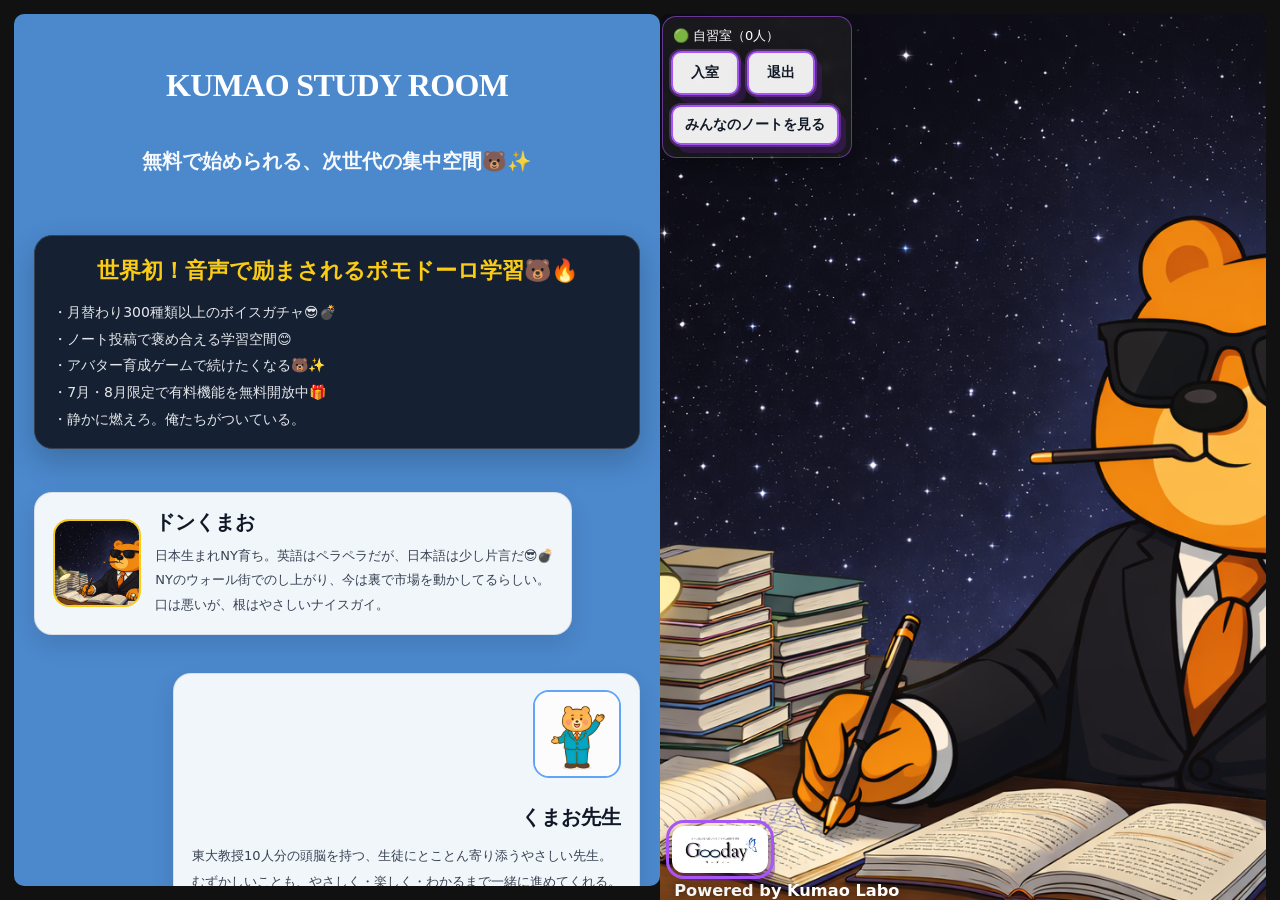
==== index.html @ 360d9727 "Update index.html" ====
<!DOCTYPE html>
<html lang="ja">
<head>
  <meta charset="UTF-8" />
  <meta name="viewport" content="width=device-width, initial-scale=1.0" />
  <title>KUMAO STUDY ROOM</title>
 <link rel="stylesheet" href="style.css?v=20260525-03">
 <style>
     html,
  body {
    width: 100% !important;
    max-width: 100% !important;
    overflow-x: hidden !important;
  }

  #app {
    width: 100% !important;
    max-width: 100% !important;
    overflow-x: hidden !important;
  }

  #left {
    width: 100% !important;
    max-width: 100% !important;
    margin-left: auto !important;
    margin-right: auto !important;
    box-sizing: border-box !important;
    overflow-x: hidden !important;
  }
   
   #productName {
    width: 100% !important;
    max-width: 100% !important;
    box-sizing: border-box !important;
    font-size: clamp(24px, 6.2vw, 32px) !important;
    line-height: 1.08 !important;
    letter-spacing: -0.02em !important;
    white-space: nowrap !important;
    text-align: center !important;
    margin-left: auto !important;
    margin-right: auto !important;
    overflow: visible !important;
  }
   
  #kumaoSenseiIntro {
    display: block !important;
    max-width: 86% !important;
    margin: 8px 0 18px auto !important;
  }

  #kumaoSenseiIntro > div {
    display: flex !important;
    flex-direction: column !important;
    align-items: flex-end !important;
  }

  #kumaoSenseiImg {
    order: 1 !important;
    display: block !important;
    margin: 0 0 12px auto !important;
  }

  #kumaoSenseiTextBox {
    order: 2 !important;
    width: 100% !important;
    min-width: 0 !important;
    text-align: right !important;
  }

  #kumaoSenseiTextBox > div:first-child {
    text-align: right !important;
    margin-bottom: 12px !important;
  }

  #kumaoSenseiTextBox > div:last-child {
    text-align: left !important;
    max-width: 100% !important;
    margin-left: auto !important;
    margin-right: 0 !important;
    line-height: 1.95 !important;
  }
}
@media (orientation: portrait) and (min-width: 600px) and (max-width: 1100px) {
  html,
  body {
    width: 100% !important;
    height: 100dvh !important;
    min-height: 100dvh !important;
    margin: 0 !important;
    padding: 0 !important;
    overflow: hidden !important;
    background: #000 !important;
  }

  #app {
    position: fixed !important;
    left: 0 !important;
    top: 0 !important;
    right: 0 !important;
    bottom: 0 !important;
    width: 100vw !important;
    height: 100dvh !important;
    min-height: 100dvh !important;
    max-height: 100dvh !important;
    margin: 0 !important;
    padding: 0 !important;
    display: grid !important;
    grid-template-columns: 1fr !important;
    grid-template-rows: 1fr 1fr !important;
    gap: 0 !important;
    overflow: hidden !important;
  }

  #left {
    grid-row: 1 !important;
    width: 100vw !important;
    height: 50dvh !important;
    min-height: 50dvh !important;
    max-height: 50dvh !important;
    margin: 0 !important;
    box-sizing: border-box !important;
    overflow-y: auto !important;
    overflow-x: hidden !important;
  }

  #right {
    grid-row: 2 !important;
    position: relative !important;
    width: 100vw !important;
    height: 50dvh !important;
    min-height: 50dvh !important;
    max-height: 50dvh !important;
    margin: 0 !important;
    padding: 0 !important;
    box-sizing: border-box !important;
    overflow: hidden !important;
    display: block !important;
  }

  #character {
    position: absolute !important;
    inset: 0 !important;
    display: block !important;
    width: 100vw !important;
    height: 50dvh !important;
    min-width: 100vw !important;
    min-height: 50dvh !important;
    max-width: none !important;
    max-height: none !important;
    object-fit: cover !important;
    object-position: center center !important;
    margin: 0 !important;
    padding: 0 !important;
  }

  #goStudyRoomBtn,
  #studyRoom {
    position: absolute !important;
    left: 16px !important;
    z-index: 10 !important;
  }

  #goStudyRoomBtn {
    top: 16px !important;
  }

  #studyRoom {
    top: 64px !important;
  }

  #brandBox {
    display: none !important;
  }
}
</style>
  
  
</head>
<body>
  <div id="app">
    <!-- 左 -->
    <div id="left">
      <h1 id="productName">KUMAO STUDY ROOM</h1>
      <div id="subTitle">無料で始められる、次世代の集中空間🐻✨</div>

<div
  id="topHeroBox"
  class="guestOnly"
  style="
    width:min(820px, 100%);
    margin:8px 0 22px;
    padding:18px 18px 16px;
    border-radius:18px;
    background:rgba(17, 24, 39, 0.92);
    border:1px solid #374151;
    box-shadow:0 12px 30px rgba(0,0,0,0.20);
    text-align:left;
  "
>
  <div
    style="
      font-size:22px;
      line-height:1.5;
      font-weight:800;
      color:#facc15;
      margin-bottom:12px;
      text-align:center;
    "
  >
    世界初！音声で励まされるポモドーロ学習🐻🔥
  </div>

  <div
    style="
      font-size:14px;
      line-height:1.9;
      color:#e5e7eb;
    "
  >
    ・月替わり300種類以上のボイスガチャ😎💣<br>
    ・ノート投稿で褒め合える学習空間😊<br>
    ・アバター育成ゲームで続けたくなる🐻✨<br>
    ・7月・8月限定で有料機能を無料開放中🎁<br>
    ・静かに燃えろ。俺たちがついている。
  </div>
</div>
     <div
  id="donKumaoIntro"
  class="guestOnly"
  style="
    display:inline-block;
    max-width:820px;
    margin:8px 0 18px;
    padding:16px 18px;
    border-radius:18px;
    background:rgba(255,255,255,0.92);
    border:1px solid rgba(17,24,39,0.10);
    box-shadow:0 10px 24px rgba(0,0,0,0.10);
    color:#111827;
    margin-right:auto;
  "
>
  <div
    style="
      display:flex;
      align-items:center;
      gap:14px;
      flex-wrap:wrap;
    "
  >
    <img
      src="don_space.png"
      alt="ドンくまお"
      style="
        width:88px;
        height:88px;
        object-fit:cover;
        border-radius:16px;
        border:2px solid #facc15;
        background:#0f172a;
      "
    />

    <div style="flex:1; min-width:220px; text-align:right;">
      
   <div style="font-size:20px; font-weight:800; color:#111827; margin-bottom:8px; text-align:left;">
        ドンくまお
      </div>

     <div style="font-size:13px; line-height:1.9; color:#374151; text-align:left;">
        日本生まれNY育ち。英語はペラペラだが、日本語は少し片言だ😎💣<br>
        NYのウォール街でのし上がり、今は裏で市場を動かしてるらしい。<br>
        口は悪いが、根はやさしいナイスガイ。
      </div>
    </div>
  </div>
</div>
      <div
  id="kumaoSenseiIntro"
  class="guestOnly"
  style="
    display:inline-block;
    max-width:820px;
    margin:8px 0 18px;
    padding:16px 18px;
    border-radius:18px;
    background:rgba(255,255,255,0.92);
    border:1px solid rgba(17,24,39,0.10);
    box-shadow:0 10px 24px rgba(0,0,0,0.10);
    color:#111827;
    margin-left:auto;
  "
>
  <div
  style="
    display:flex;
    align-items:center;
    gap:14px;
    flex-wrap:wrap;
  "
>
  <div style="flex:1; min-width:220px; text-align:right; order:1;" id="kumaoSenseiTextBox">
    <div style="font-size:20px; font-weight:800; color:#111827; margin-bottom:8px; text-align:right;">
      くまお先生
    </div>

    <div style="font-size:13px; line-height:1.9; color:#374151; text-align:right;">
      東大教授10人分の頭脳を持つ、生徒にとことん寄り添うやさしい先生。<br>
      むずかしいことも、やさしく・楽しく・わかるまで一緒に進めてくれる。<br>
      ドンくまお伝説の欠片の中には、ある“つながり”の気配もあるらしい。
    </div>
  </div>

  <img
  src="kumao_teacher.png"
  alt="くまお先生"
  id="kumaoSenseiImg"
  style="
    width:88px;
    height:88px;
    object-fit:cover;
    border-radius:16px;
    border:2px solid #60a5fa;
    background:#fff;
    order:2;
  "
/>
</div>
</div>
      <div class="guestOnly" style="margin:10px 0 18px; text-align:center;">
  <a
    href="signup.html"
    style="
      display:inline-block;
      padding:14px 26px;
      border-radius:14px;
      background:#facc15;
      color:#111827;
      font-weight:800;
      font-size:16px;
      text-decoration:none;
      box-shadow:0 10px 24px rgba(0,0,0,0.2);
    "
  >
    無料で始める🐻✨
  </a>

  <div style="margin-top:8px; font-size:12px; color:#e5e7eb;">
    ※登録は30秒で完了します
  </div>
</div>
      

<div id="authEntryBox" class="guestOnly" style="margin:18px 0 22px; text-align:center;">
  <div style="font-size:14px; color:#f3f4f6; margin-bottom:10px; font-weight:bold;">
    はじめての方はこちら
  </div>

  <div style="display:flex; gap:10px; justify-content:center; flex-wrap:wrap;">
    <a
      href="signup.html"
      style="
        display:inline-block;
        padding:10px 18px;
        border-radius:10px;
        background:#facc15;
        color:#111827;
        font-weight:bold;
        text-decoration:none;
      "
    >
      新規登録
    </a>

    <a
      href="login.html"
      style="
        display:inline-block;
        padding:10px 18px;
        border-radius:10px;
        background:#60a5fa;
        color:#111827;
        font-weight:bold;
        text-decoration:none;
      "
    >
      ログイン
    </a>
  </div>

  <div style="margin-top:10px; font-size:12px; color:#d1d5db; line-height:1.7;">
    登録 → ログイン → 初回表示名登録 の順で進みます
  </div>
</div>
    <div
  id="guestMenuBox"
  class="guestOnly"
  style="
    margin:0 0 22px;
    display:grid;
    grid-template-columns: repeat(2, minmax(0, 160px));
    gap:12px;
    justify-content:center;
    justify-items:center;
  "
>
  <a
    href="about.html"
    style="
      display:inline-block;
      width:100%;
      text-align:center;
      padding:10px 18px;
      border-radius:10px;
      background:#111827;
      border:1px solid #374151;
      color:#e5e7eb;
      font-weight:bold;
      text-decoration:none;
    "
  >
    KUMAOとは
  </a>

  <a
    href="howto.html"
    style="
      display:inline-block;
      width:100%;
      text-align:center;
      padding:10px 18px;
      border-radius:10px;
      background:#111827;
      border:1px solid #374151;
      color:#e5e7eb;
      font-weight:bold;
      text-decoration:none;
    "
  >
    使い方
  </a>

  <a
    href="plan.html"
    style="
      display:inline-block;
      width:100%;
      text-align:center;
      padding:10px 18px;
      border-radius:10px;
      background:#111827;
      border:1px solid #374151;
      color:#facc15;
      font-weight:bold;
      text-decoration:none;
    "
  >
    プラン・料金
  </a>

  <a
    href="terms.html"
    style="
      display:inline-block;
      width:100%;
      text-align:center;
      padding:10px 18px;
      border-radius:10px;
      background:#111827;
      border:1px solid #374151;
      color:#e5e7eb;
      font-weight:bold;
      text-decoration:none;
    "
  >
    利用規約
  </a>
</div>
      
      <div
  id="memberPlanTestBox"
  class="testOnly"
  style="
    display:none !important;    
    margin:0 0 18px;
    padding:12px 16px;
    border-radius:14px;
    background:rgba(17, 24, 39, 0.92);
    border:1px solid #374151;
    color:#fff;
    text-align:left;
  "
>
  <div style="font-size:15px; font-weight:bold; margin-bottom:8px; color:#facc15;">
    テスト用プラン切替
  </div>

  <div style="font-size:12px; line-height:1.7; color:#d1d5db; margin-bottom:10px;">
    ログイン状態はそのままに、表示だけ無料/有料で切り替えて確認できます。
  </div>

  <div style="display:flex; gap:10px; align-items:center; flex-wrap:wrap;">
    <select
      id="memberPlanSelect"
      style="
        padding:10px 12px;
        border-radius:10px;
        border:1px solid #4b5563;
        background:#0b1220;
        color:#fff;
        font-size:14px;
      "
    >
      <option value="free">無料会員</option>
      <option value="paid">有料会員</option>
    </select>

    <div
      id="memberPlanStatus"
      style="font-size:13px; color:#e5e7eb;"
    >
      現在：無料会員（1日1回）
    </div>
  </div>
</div>
      <div
  id="planGuideBox"
  class="guestOnly"
  style="
    margin:0 0 18px;
    padding:12px 16px;
    border-radius:14px;
    background:rgba(17, 24, 39, 0.92);
    border:1px solid #374151;
    color:#fff;
    text-align:left;
  "
>
  <div
    id="planGuideTitle"
    style="font-size:16px; font-weight:bold; margin-bottom:8px; color:#facc15;"
  >
    無料会員プラン
  </div>

  <div
    id="planGuideBody"
    style="font-size:13px; line-height:1.8; color:#d1d5db;"
  >
   無料会員は、自習室の閲覧・ノート閲覧・1日1回の投稿・いいねが使えます。<br>
ポモドーロ学習とコメント送信は、有料会員で利用できます。
  </div>
</div>
      <div
  id="accessLimitModal"
  style="
    display:none;
    position:fixed;
    inset:0;
    background:rgba(0,0,0,0.65);
    z-index:30000;
    align-items:center;
    justify-content:center;
    padding:20px;
  "
>
  <div
    style="
      width:100%;
      max-width:420px;
      background:#111827;
      border:1px solid #374151;
      border-radius:16px;
      padding:22px 18px;
      box-shadow:0 12px 30px rgba(0,0,0,0.35);
      text-align:center;
      color:#fff;
    "
  >
    <div
      id="accessLimitModalTitle"
      style="font-size:22px; font-weight:bold; margin-bottom:12px;"
    >
      有料会員限定です🐻✨
    </div>

    <div
      id="accessLimitModalBody"
      style="font-size:14px; line-height:1.8; color:#d1d5db; margin-bottom:18px;"
    >
      この機能は有料会員のみ利用できます。
    </div>

    <div style="display:flex; gap:10px; justify-content:center; flex-wrap:wrap;">
      <button
        id="closeAccessLimitModalBtn"
        type="button"
        style="
          padding:10px 16px;
          border:none;
          border-radius:10px;
          background:#e5e7eb;
          color:#111827;
          font-weight:bold;
          cursor:pointer;
        "
      >
        閉じる
      </button>
    </div>
  </div>
</div>
<div
  id="paidOnlyModal"
  style="
    display:none;
    position:fixed;
    inset:0;
    background:rgba(0,0,0,0.65);
    z-index:30000;
    align-items:center;
    justify-content:center;
    padding:20px;
  "
>
  <div
    style="
      width:100%;
      max-width:420px;
      background:#111827;
      border:1px solid #374151;
      border-radius:16px;
      padding:22px 18px;
      box-shadow:0 12px 30px rgba(0,0,0,0.35);
      text-align:center;
      color:#fff;
    "
  >
    <div style="font-size:22px; font-weight:bold; margin-bottom:12px;">
      ポモドーロ学習は有料会員限定です🐻✨
    </div>

    <div style="font-size:14px; line-height:1.8; color:#d1d5db; margin-bottom:18px;">
      無料会員は、自習室の閲覧・ノート閲覧・1日1回の投稿・いいねが利用できます。<br>
ポモドーロ学習・コメント投稿・音声ガチャ・くまおっち育成は有料会員で利用できます。
    </div>

    <div style="display:flex; gap:10px; justify-content:center; flex-wrap:wrap;">
      <button
        id="closePaidOnlyModalBtn"
        type="button"
        style="
          padding:10px 16px;
          border:none;
          border-radius:10px;
          background:#e5e7eb;
          color:#111827;
          font-weight:bold;
          cursor:pointer;
        "
      >
        閉じる
      </button>
    </div>
  </div>
</div>
      
      

      <div
  id="loggedInGuideText"
  style="
    margin:0 0 16px;
    text-align:center;
    font-size:15px;
    color:#fff;
    font-weight:800;
  "
>
  集中する場所を選びな😎💣
</div>
      
     <button
  id="storyBookBtn"
  type="button"
  onclick="openStoryBook()"
  style="margin:0 0 16px;"
>
  📖 かけら図鑑
</button>

     <div id="storyBookModal" class="hidden">
  <div class="modal-content">
    <div style="
      display:flex;
      justify-content:flex-end;
      margin-bottom:8px;
    ">
      <button
        type="button"
        onclick="closeStoryBook()"
        style="
          padding:8px 14px;
          border:none;
          border-radius:999px;
          background:#111827;
          color:#fff;
          font-weight:bold;
          cursor:pointer;
        "
      >
        閉じる
      </button>
    </div>

    <h2 style="color:#111; font-size:30px; font-weight:bold; text-align:center; margin-bottom:14px;">
  物語の"かけら"図鑑
</h2>
  <div id="storyGuideText" style="margin:10px 0 18px; text-align:center; font-weight:bold; color:#1e88e5;">
  <div style="font-size:26px; line-height:1.6;">
    ～ドンくまお伝説 物語～
  </div>
  <div style="font-size:20px; line-height:1.8; margin-top:6px;">
    物語の "かけら" をゲットして物語を完成させよう😎💣
  </div>
</div>
    <div id="storyList" class="story-grid">
</div>
    <div style="
  display:flex;
  justify-content:flex-end;
  margin-top:14px;
">
  <button
    type="button"
    onclick="closeStoryBook()"
    style="
      padding:8px 14px;
      border:none;
      border-radius:999px;
      background:#111827;
      color:#fff;
      font-weight:bold;
      cursor:pointer;
    "
  >
    閉じる
  </button>
</div>
  </div>
</div>
      <div id="storyViewerModal" class="hidden">
  <div class="story-viewer-content">
    <h2 id="storyViewerTitle">3月の物語</h2>
    <div id="storyViewerBody"></div>
    <button type="button" onclick="closeStoryViewer()">閉じる</button>
  </div>
</div>
      

      <!-- 集中 / 休憩用 -->
      <h2 id="modeTitle" class="hidden">集中TIME</h2>
      <!-- レアボイスボタン -->
      <button id="rareBtn" class="hidden" type="button" style="margin:28px auto 34px;">
        レアボイス当選！おめでとう🎉<br>押してみてね🐻✨
      </button>
　　　<div id="quote" class="hidden" style="margin-top:-38px;"></div>
      <!-- ring -->
      <div id="ringWrap" class="hidden">
        <svg class="ring" viewBox="0 0 120 120">
          <circle class="ring-bg" cx="60" cy="60" r="52"></circle>
          <circle class="ring-fg" cx="60" cy="60" r="52"></circle>
        </svg>
        <div id="timer">25:00</div>
      </div>

      <div id="lap" class="hidden">1周目</div>

      <div id="bears" class="hidden">
        <span class="bear">🐻</span>
        <span class="bear">🐻</span>
        <span class="bear">🐻</span>
        <span class="bear">🐻</span>
      </div>

      <!-- メニュー -->
     <div id="startMenu">
  <button class="modeBtn" onclick="handleModeStart('fire')">🔥　闘志の火を燃やす</button>
  <button class="modeBtn" onclick="handleModeStart('forest')">🌲　思考の森に入る</button>
  <button class="modeBtn" onclick="handleModeStart('sea')">🌊　静寂の海に沈む</button>
       
      <div id="logoutEntryBox" style="margin:14px 0 0; text-align:center; display:none;">
  <button
    id="logoutBtn"
    type="button"
    style="
      display:inline-block;
      padding:10px 18px;
      border:none;
      border-radius:10px;
      background:#e5e7eb;
      color:#111827;
      font-weight:bold;
      cursor:pointer;
    "
  >
    ログアウト
  </button>
</div>
       
</div>
    </div>

         <!-- 右 -->
    <div id="right">
      <img id="character" src="don_space.png" alt="don kumao" />

     

      <div id="studyRoom">
        <div>🟢 自習室（<span id="roomCount">0</span>人）</div>
        <ul id="roomList"></ul>
        <div class="studyRoomButtons">
          <button type="button" onclick="joinRoom()">入室</button>
          <button type="button" onclick="leaveRoom()">退出</button>
        </div>
        <button
  id="goStudyRoomBtn"
  type="button"
  style="
    display:block;
    margin:10px auto 0;
    padding:8px 12px;
    border:none;
    border-radius:10px;
    background:#ffffff;
    color:#111827;
    font-weight:bold;
    cursor:pointer;
  "
>
  みんなのノートを見る
</button>
      </div>

      <a
  id="brandBox"
  href="https://maps.app.goo.gl/HUcsmouGADYgGWWB7?g_st=ac"
  target="_blank"
  rel="noopener noreferrer"
  aria-label="GoodayをGoogleマップで開く"
>
  <img id="goodayLogo" src="gooday.png" alt="Gooday logo" />
  <div id="poweredBy">Powered by Kumao Labo</div>
</a>
    </div>

   <script src="script.js?v=20260420-01"></script>

    <script src="https://cdn.jsdelivr.net/npm/@supabase/supabase-js@2"></script>

<script>
  const SUPABASE_URL = "https://jhsoakmlxbanbxlrhngb.supabase.co";
  const SUPABASE_ANON_KEY = "sb_publishable_veO7IC4DhSERkOMfsBPpMA_57UeYuwO";

 const supabaseClient = supabase.createClient(SUPABASE_URL, SUPABASE_ANON_KEY, {
  auth: {
    persistSession: true,
    autoRefreshToken: true,
    detectSessionInUrl: true,
    storage: window.localStorage
  }
});

 function updateTopVisibility(isLoggedIn) {
  document.querySelectorAll(".guestOnly").forEach((el) => {
    if (isLoggedIn) {
      el.style.setProperty("display", "none", "important");
    } else {
      el.style.removeProperty("display");
    }
  });

  document.querySelectorAll(".testOnly").forEach((el) => {
    if (isLoggedIn) {
      el.style.setProperty("display", "none", "important");
    } else {
      el.style.removeProperty("display");
    }
  });
}
</script>

<button id="backMainBtn" 
style="position:fixed; left:20px; top:60px; z-index:9999; display:none;">
  戻る
</button>
<!-- ===== ノート詳細モーダル ===== -->
<div
  id="noteDetailModal"
  style="
    display:none;
    position:fixed;
    inset:0;
    z-index:40000;
    background:rgba(0,0,0,0.72);
    padding:18px;
    overflow-y:auto;
  "
>
  <div
    style="
      width:100%;
      max-width:560px;
      margin:20px auto;
      background:#111827;
      border:1px solid #374151;
      border-radius:18px;
      padding:18px;
      color:#fff;
      box-shadow:0 14px 34px rgba(0,0,0,0.45);
      box-sizing:border-box;
    "
  >
    <div style="display:flex; justify-content:flex-end; margin-bottom:10px;">
      <button
        id="closeNoteDetailModalBtn"
        type="button"
        style="
          padding:8px 14px;
          border:none;
          border-radius:999px;
          background:#e5e7eb;
          color:#111827;
          font-weight:bold;
          cursor:pointer;
        "
      >
        閉じる
      </button>
    </div>

    <div id="noteDetailModalBody"></div>
  </div>
</div>
 <div id="studyRoomView" 
style="display:none; position:fixed; inset:0; background:#111; color:#fff; z-index:20000; padding:20px; overflow-y:auto;">
 <button
  id="closeStudyRoomViewBtn"
  type="button"
  onclick="document.getElementById('studyRoomView').style.display='none'; document.getElementById('backMainBtn').style.display='none'; document.getElementById('goStudyRoomBtn').style.display='block';"
  style="margin-bottom:20px;"
>
  ← 元の画面に戻る
</button>
<div id="studyRoomLayout">
  <!-- 左 -->
  <div>
    <h2>オンライン自習室</h2>

    <div id="roomButtons">
      <button onclick="enterRoom('Room1')">集中ルーム</button>
　　　<button onclick="enterRoom('Room2')">もくもくルーム</button>
　　　<button onclick="enterRoom('Room3')">夜ふかしルーム</button>
    </div>
  </div>
   
 <div id="studyRoomContent" style="display:flex; flex-direction:column; gap:22px; align-items:stretch; margin-top:20px;">

  
  <!-- 右：お知らせ＋ノート -->
 <div class="studyRoomSide" style="flex:1;">
    <div id="noticeBox" style="background:#1a1a1a; border:1px solid #333; border-radius:10px; padding:12px; margin-bottom:20px;">
      <div style="font-weight:bold; margin-bottom:8px;">📢 お知らせ</div>
　　　<div>今日、頑張ったことを投稿してみよう！</div>
　　　<div style="margin-top:6px;">👍 いいねやコメント機能も使ってね(≧▽≦)</div>
　　　<div style="margin-top:6px;">　小さな積み重ねが、未来の自分を助けてくれるよ🐻✨</div>
    </div>
   <div
  id="studyRoomTicker"
  style="
    display:none;
    margin:0 0 16px;
    padding:10px 14px;
    border-radius:999px;
    background:rgba(250, 204, 21, 0.16);
    border:1px solid rgba(250, 204, 21, 0.55);
    color:#facc15;
    font-size:14px;
    font-weight:bold;
    text-align:center;
    box-shadow:0 8px 18px rgba(0,0,0,0.20);
  "
></div>

    <div id="noteArea">
      <h3>📘 みんなの頑張りノート</h3>

      <!-- ここから追加：投稿フォーム -->
<!-- ここから追加：投稿フォーム -->
<div id="noteComposerWrap" style="margin-bottom:14px;">
  <button
    id="toggleNoteComposerBtn"
    type="button"
    style="
      padding:10px 16px;
      border:none;
      border-radius:10px;
      cursor:pointer;
      background:#ffd54f;
      color:#111;
      font-weight:bold;
      font-size:16px;
    "
  >
    投稿する📒
  </button>

  <div
    id="noteComposer"
    style="
      display:none;
      background:#1a1a1a;
      border:1px solid #333;
      border-radius:12px;
      padding:12px;
      margin-top:12px;
    "
  >
    <div style="font-weight:bold; margin-bottom:8px;">　✏ノートを投稿する</div>

    <div style="display:grid; gap:8px;">
      <input
        id="noteSubjectInput"
        type="text"
        placeholder="教科（例：英語 / 数学 / 理科）"
        style="padding:10px; border-radius:8px; border:1px solid #444; background:#111; color:#fff;"
      />

      <textarea
        id="noteTextInput"
        rows="3"
        placeholder="今日の学習メモを書こう！（例：英単語30個やった🔥）"
        style="padding:10px; border-radius:8px; border:1px solid #444; background:#111; color:#fff; resize:vertical;"
      ></textarea>

       <div>
  <input
    id="noteImageInput"
    type="file"
    accept="image/*"
    style="padding:10px; border-radius:8px; border:1px solid #444; background:#111; color:#fff; width:100%; box-sizing:border-box;"
  />
  <div id="noteImagePreviewWrap" style="display:none; margin-top:10px;">
    <img
      id="noteImagePreview"
      src=""
      alt="画像プレビュー"
      style="width:100%; max-height:180px; object-fit:cover; border-radius:8px; border:1px solid #333;"
    />
  </div>
           <div
    style="
      margin-top:8px;
      font-size:12px;
      line-height:1.7;
      color:#bbb;
    "
  >
   ※画像投稿がうまくいかない場合は、ChromeまたはSafariで直接開いてお試しください。<br>
    LINE・Gmailなどのアプリ内ブラウザでは画像投稿が不安定になる場合があります。<br>
    <span style="color:#facc15; font-weight:bold;">
      ※自分のノート・学習記録以外の投稿は禁止です。
    </span><br>
    <span style="color:#fca5a5;">
      教科書・問題集・プリントなど、教材本文が大きく写った画像は投稿しないでください。
    </span>
  </div>
</div>

      <div style="display:flex; gap:8px; align-items:center; flex-wrap:wrap;">
        <button
          id="addNoteBtn"
          type="button"
          style="padding:10px 14px; border:none; border-radius:8px; cursor:pointer; background:#ffd54f; color:#111; font-weight:bold;"
        >
          投稿する
        </button>

        <button
          id="closeNoteComposerBtn"
          type="button"
          style="padding:10px 14px; border:none; border-radius:8px; cursor:pointer; background:#444; color:#fff; font-weight:bold;"
        >
          閉じる
        </button>

        <span id="noteFormMessage" style="font-size:12px; color:#bbb;"></span>
             <div
  id="currentUserNameBlock"
  style="display:flex; gap:8px; align-items:center; flex-wrap:wrap; margin-top:8px;"
>
  <label for="currentUserNameInput" style="font-size:12px; color:#bbb;">表示名</label>
  <input
    id="currentUserNameInput"
    type="text"
    placeholder="表示名を入力してください"
    style="padding:6px 10px; border-radius:8px; border:1px solid #444; background:#111; color:#fff; width:160px;"
  />
  <button
    id="saveUserNameBtn"
    type="button"
    style="padding:6px 10px; border:none; border-radius:8px; cursor:pointer; background:#64b5f6; color:#111; font-weight:bold;"
  >
    登録する
  </button>
  <span id="currentUserNameStatus" style="font-size:12px; color:#ffd54f;">現在：未登録</span>
</div>
      </div>
      </div>
    </div>
  </div>
</div>
<!-- ここまで追加 -->
      

      <div id="noteGrid" style="
        display:grid;
        grid-template-columns: repeat(4, 1fr);
        gap:10px;
        margin-top:10px;
      ">
        <div class="noteCard featuredNote">
  <img src="gooday.png" alt="ノート画像" 
style="width:100%; height:100px; object-fit:cover; border-radius:8px; margin-bottom:8px;">
  <div>英語 30分やった🔥</div>
  <div>👍 3</div>
</div>
        <div class="noteCard">数学むずい😇<br>👍 5</div>
        <div class="noteCard">集中できた！<br>👍 2</div>
        <div class="noteCard">眠いけど頑張る<br>👍 4</div>

        <div class="noteCard">理科復習OK<br>👍 1</div>
        <div class="noteCard">今日は神日🔥<br>👍 6</div>
        <div class="noteCard">英単語50個<br>👍 2</div>
        <div class="noteCard">やる気ゼロ→復活<br>👍 3</div>

        <div class="noteCard">継続が命<br>👍 7</div>
        <div class="noteCard">疲れたけど勝ち<br>👍 2</div>
        <div class="noteCard">今日も1歩前進<br>👍 4</div>
        <div class="noteCard">コツコツ最強<br>👍 5</div>
      </div>
            <div id="noteArchiveArea" style="margin-top:24px;">
        <h3 style="margin:0 0 10px; font-size:18px; color:#ffd54f;">🗂️ 月別アーカイブ</h3>
        <div id="noteArchiveList" style="
          background:#1a1a1a;
          border:1px solid #333;
          border-radius:10px;
          padding:12px;
          color:#bbb;
          font-size:14px;
          line-height:1.6;
        ">
          まだアーカイブはありません
        </div>
      </div>
     <!-- 中：席 -->
  <div class="studyRoomSeats" style="width:100%;">
    <div id="roomDetail"></div>
  </div>
    </div>
  </div>

</div>
  <script>
(() => {
  const STORAGE_KEY = "kumaoStudyRoomNotes_v1";
  let notesCache = [];
　let currentSessionUserId = "";

  async function getCurrentSessionUser() {
  const {
    data: { session },
    error
  } = await supabaseClient.auth.getSession();

  if (error || !session?.user?.id) {
    currentSessionUserId = "";
    return null;
  }

  currentSessionUserId = session.user.id;
  return session.user;
}

  async function loadNotesFromSupabase() {
  try {
    const user = await getCurrentSessionUser();

    if (!user) {
      notesCache = [];
      return [];
    }

    const { data: dailyNotes, error: notesError } = await supabaseClient
      .from("daily_notes")
      .select("id, user_id, date_key, latest_subject")
      .order("date_key", { ascending: false });

    if (notesError) {
      console.error("daily_notes取得エラー", notesError);
      notesCache = [];
      return [];
    }

    if (!Array.isArray(dailyNotes) || dailyNotes.length === 0) {
      notesCache = [];
      return [];
    }

    const dailyNoteIds = dailyNotes.map(note => note.id);
    const userIds = [...new Set(dailyNotes.map(note => note.user_id).filter(Boolean))];

    const { data: entries, error: entriesError } = await supabaseClient
      .from("daily_note_entries")
      .select("id, daily_note_id, subject, text, image_path, created_at")
      .in("daily_note_id", dailyNoteIds)
      .order("created_at", { ascending: true });

    if (entriesError) {
      console.error("daily_note_entries取得エラー", entriesError);
    }

    const { data: comments, error: commentsError } = await supabaseClient
      .from("note_comments")
      .select("id, daily_note_id, user_id, comment_text, created_at")
      .in("daily_note_id", dailyNoteIds)
      .order("created_at", { ascending: true });

    if (commentsError) {
      console.error("note_comments取得エラー", commentsError);
    }

    const { data: likes, error: likesError } = await supabaseClient
      .from("note_likes")
      .select("daily_note_id, user_id, created_at")
      .in("daily_note_id", dailyNoteIds);

    if (likesError) {
      console.error("note_likes取得エラー", likesError);
    }

    const commentUserIds = Array.isArray(comments)
      ? comments.map(comment => comment.user_id).filter(Boolean)
      : [];

    const allUserIds = [...new Set([...userIds, ...commentUserIds])];

    let profileMap = {};

    if (allUserIds.length > 0) {
      const { data: profiles, error: profilesError } = await supabaseClient
        .from("profiles")
        .select("id, display_name")
        .in("id", allUserIds);

      if (profilesError) {
        console.error("profiles取得エラー", profilesError);
      } else if (Array.isArray(profiles)) {
        profileMap = profiles.reduce((map, profile) => {
          map[profile.id] = profile.display_name || "名無し";
          return map;
        }, {});
      }
    }

    const entriesByNoteId = {};
    (entries || []).forEach(entry => {
      if (!entriesByNoteId[entry.daily_note_id]) {
        entriesByNoteId[entry.daily_note_id] = [];
      }

      entriesByNoteId[entry.daily_note_id].push(entry);
    });

    const commentsByNoteId = {};
    (comments || []).forEach(comment => {
      if (!commentsByNoteId[comment.daily_note_id]) {
        commentsByNoteId[comment.daily_note_id] = [];
      }

      commentsByNoteId[comment.daily_note_id].push(comment);
    });

    const likesByNoteId = {};
    (likes || []).forEach(like => {
      if (!likesByNoteId[like.daily_note_id]) {
        likesByNoteId[like.daily_note_id] = [];
      }

      likesByNoteId[like.daily_note_id].push(like);
    });

    notesCache = dailyNotes.map(note => {
      const noteEntries = entriesByNoteId[note.id] || [];
      const noteComments = commentsByNoteId[note.id] || [];
      const noteLikes = likesByNoteId[note.id] || [];
      const latestEntry = noteEntries[noteEntries.length - 1] || null;
      const firstEntry = noteEntries[0] || null;

      return {
        id: note.id,
        author: profileMap[note.user_id] || "名無し",
        userId: note.user_id,
        dateKey: note.date_key,
        subject: latestEntry?.subject || note.latest_subject || "",
        text: latestEntry?.text || "",
        image: latestEntry?.image_path || "",
        likes: noteLikes.length,
        liked: noteLikes.some(like => like.user_id === currentSessionUserId),
        comments: noteComments.map(comment => ({
          id: comment.id,
          author: profileMap[comment.user_id] || "名無し",
          text: comment.comment_text || "",
          createdAt: comment.created_at
        })),
        entries: noteEntries.map(entry => ({
          id: entry.id,
          subject: entry.subject || "",
          text: entry.text || "",
          image: entry.image_path || "",
          createdAt: entry.created_at
        })),
        createdAt: firstEntry?.created_at || note.date_key,
        updatedAt: latestEntry?.created_at || note.date_key,
        points: noteLikes.length,
        isMine: note.user_id === currentSessionUserId
      };
    });

    return notesCache;
  } catch (e) {
    console.error("loadNotesFromSupabase エラー", e);
    notesCache = [];
    return [];
  }
}

  async function saveNoteToSupabase({ subject, text, imageData }) {
  const user = await getCurrentSessionUser();

  if (!user) {
    showMessage("ログイン情報が確認できません。もう一度ログインしてね。", true);
    return false;
  }

  const todayDateKey = getNoteDateKey(new Date());

  const { data: existingNote, error: selectError } = await supabaseClient
    .from("daily_notes")
    .select("id")
    .eq("user_id", user.id)
    .eq("date_key", todayDateKey)
    .maybeSingle();

  if (selectError) {
    console.error("daily_notes確認エラー", selectError);
    showMessage("投稿の確認中にエラーが起きたよ", true);
    return false;
  }

  let dailyNoteId = existingNote?.id || "";

  if (!dailyNoteId) {
    const { data: insertedNote, error: insertNoteError } = await supabaseClient
      .from("daily_notes")
      .insert({
        user_id: user.id,
        date_key: todayDateKey,
        latest_subject: subject
      })
      .select("id")
      .single();

    if (insertNoteError) {
      console.error("daily_notes作成エラー", insertNoteError);
      showMessage("投稿カードの作成でエラーが起きたよ", true);
      return false;
    }

    dailyNoteId = insertedNote.id;
  } else {
    const { error: updateNoteError } = await supabaseClient
      .from("daily_notes")
      .update({
        latest_subject: subject
      })
      .eq("id", dailyNoteId);

    if (updateNoteError) {
      console.error("daily_notes更新エラー", updateNoteError);
      showMessage("投稿カードの更新でエラーが起きたよ", true);
      return false;
    }
  }

  const { error: insertEntryError } = await supabaseClient
    .from("daily_note_entries")
    .insert({
      daily_note_id: dailyNoteId,
      subject,
      text,
      image_path: imageData || ""
    });

  if (insertEntryError) {
    console.error("daily_note_entries作成エラー", insertEntryError);
    showMessage("投稿本文の保存でエラーが起きたよ", true);
    return false;
  }

  await loadNotesFromSupabase();
  renderNotes();

  return true;
}

  async function saveLikeToSupabase(noteId) {
  const user = await getCurrentSessionUser();

  if (!user) {
    showMessage("ログイン情報が確認できません。もう一度ログインしてね。", true);
    return false;
  }

  const { data: existingLike, error: selectError } = await supabaseClient
    .from("note_likes")
    .select("daily_note_id")
    .eq("daily_note_id", noteId)
    .eq("user_id", user.id)
    .maybeSingle();

  if (selectError) {
    console.error("note_likes確認エラー", selectError);
    showMessage("いいね確認中にエラーが起きたよ", true);
    return false;
  }

  if (existingLike) {
    return true;
  }

  const { error: insertError } = await supabaseClient
    .from("note_likes")
    .insert({
      daily_note_id: noteId,
      user_id: user.id
    });

  if (insertError) {
    console.error("note_likes保存エラー", insertError);
    showMessage("いいね保存でエラーが起きたよ", true);
    return false;
  }

  await loadNotesFromSupabase();
  renderNotes();

  return true;
} 

  async function saveCommentToSupabase(noteId, commentText) {
  const user = await getCurrentSessionUser();

  if (!user) {
    showMessage("ログイン情報が確認できません。もう一度ログインしてね。", true);
    return false;
  }

  const text = String(commentText || "").trim();

  if (!text) {
    return false;
  }

  const { error: insertError } = await supabaseClient
    .from("note_comments")
    .insert({
      daily_note_id: noteId,
      user_id: user.id,
      comment_text: text
    });

  if (insertError) {
    console.error("note_comments保存エラー", insertError);
    showMessage("コメント保存でエラーが起きたよ", true);
    return false;
  }

  await loadNotesFromSupabase();
  renderNotes();

  return true;
}

 function getNotePreviewImages(note) {
  const entries = Array.isArray(note.entries) ? note.entries : [];

  const images = entries
    .map(entry => entry?.image || "")
    .filter(Boolean);

  if (note.image) {
    images.push(note.image);
  }

  return [...new Set(images)].slice(-2).reverse();
}
  
  async function updateNoteInSupabase(noteId, { subject, text, image }) {
  const notes = getNotes();

   
  const target = notes.find(note => note.id === noteId);

  if (!target || !target.isMine) {
    showMessage("編集できる投稿が見つからなかったよ", true);
    return false;
  }

  const entryList = Array.isArray(target.entries) ? target.entries : [];
  const latestEntry = entryList[entryList.length - 1];

  if (!latestEntry?.id) {
    showMessage("編集対象の投稿本文が見つからなかったよ", true);
    return false;
  }

  const nextSubject = String(subject || "").trim();
  const nextText = String(text || "").trim();
  const nextImage = String(image || "").trim();

  if (!nextText) {
    showMessage("本文は空にできないよ！", true);
    return false;
  }

  const { error: entryError } = await supabaseClient
    .from("daily_note_entries")
    .update({
      subject: nextSubject,
      text: nextText,
      image_path: nextImage
    })
    .eq("id", latestEntry.id);

  if (entryError) {
    console.error("daily_note_entries編集エラー", entryError);
    showMessage("投稿本文の編集でエラーが起きたよ", true);
    return false;
  }

  const { error: noteError } = await supabaseClient
    .from("daily_notes")
    .update({
      latest_subject: nextSubject
    })
    .eq("id", noteId);

  if (noteError) {
    console.error("daily_notes編集エラー", noteError);
    showMessage("投稿カードの編集でエラーが起きたよ", true);
    return false;
  }

  await loadNotesFromSupabase();
  renderNotes();

  return true;
}

    async function deleteNoteFromSupabase(noteId) {
  const notes = getNotes();
  const target = notes.find(note => note.id === noteId);

  if (!target || !target.isMine) {
    showMessage("削除できる投稿が見つからなかったよ", true);
    return false;
  }

  const { error: deleteError } = await supabaseClient
    .from("daily_notes")
    .delete()
    .eq("id", noteId);

  if (deleteError) {
    console.error("daily_notes削除エラー", deleteError);
    showMessage("投稿の削除でエラーが起きたよ", true);
    return false;
  }

  await loadNotesFromSupabase();
  renderNotes();

  return true;
}

 function escapeHtml(str) {
  return String(str ?? "")
      .replace(/&/g, "&amp;")
      .replace(/</g, "&lt;")
      .replace(/>/g, "&gt;")
      .replace(/"/g, "&quot;")
      .replace(/'/g, "&#39;");
}

  function makeId() {
    return "note_" + Date.now() + "_" + Math.random().toString(36).slice(2, 8);
  }

  function formatDate(isoString) {
    if (!isoString) return "";
    const d = new Date(isoString);
    if (Number.isNaN(d.getTime())) return "";
    const y = d.getFullYear();
    const m = String(d.getMonth() + 1).padStart(2, "0");
    const day = String(d.getDate()).padStart(2, "0");
    const h = String(d.getHours()).padStart(2, "0");
    const min = String(d.getMinutes()).padStart(2, "0");
    return `${y}/${m}/${day} ${h}:${min}`;
  }

  function getNoteGrid() {
    return document.getElementById("noteGrid");
  }
    function getNoteArchiveList() {
    return document.getElementById("noteArchiveList");
  }

    function isNoteWithinLastDays(note, days = 7) {
    if (!note || !note.createdAt) return true;

    const created = new Date(note.createdAt);
    if (Number.isNaN(created.getTime())) return true;

    const now = new Date();
    const diffMs = now.getTime() - created.getTime();
    const limitMs = days * 24 * 60 * 60 * 1000;

    return diffMs < limitMs;
  }

    function getMonthArchiveKey(note) {
    if (!note || !note.createdAt) return "不明";

    const created = new Date(note.createdAt);
    if (Number.isNaN(created.getTime())) return "不明";

    const y = created.getFullYear();
    const m = String(created.getMonth() + 1).padStart(2, "0");
    return `${y}年${m}月`;
  }

  function getNoteDateKey(dateLike = new Date()) {
    const d = new Date(dateLike);
    if (Number.isNaN(d.getTime())) return "";

    const y = d.getFullYear();
    const m = String(d.getMonth() + 1).padStart(2, "0");
    const day = String(d.getDate()).padStart(2, "0");

    return `${y}-${m}-${day}`;
  }
  
  function findDailyNoteCard(notes, author, dateKey) {
    if (!Array.isArray(notes)) return null;

    return notes.find(note => {
      const noteDateKey = getNoteDateKey(note.createdAt);
      return note.author === author && noteDateKey === dateKey;
    }) || null;
  }

  
  
    function renderNoteArchiveList(notes) {
    const archiveList = getNoteArchiveList();
    if (!archiveList) return;

    const archiveNotes = notes.filter(note => !isNoteWithinLastDays(note, 7));

    if (archiveNotes.length === 0) {
      archiveList.innerHTML = "まだアーカイブはありません";
      return;
    }

    const grouped = {};

    archiveNotes.forEach(note => {
      const monthKey = getMonthArchiveKey(note);

      if (!grouped[monthKey]) {
        grouped[monthKey] = [];
      }

      grouped[monthKey].push(note);
    });

    const monthKeys = Object.keys(grouped).sort((a, b) => b.localeCompare(a, "ja"));

    archiveList.innerHTML = monthKeys.map(monthKey => `
      <div style="padding:10px 0; border-bottom:1px solid #333;">
        <div style="font-weight:bold; color:#ffd54f; margin-bottom:4px;">${escapeHtml(monthKey)}</div>
        <div style="font-size:13px; color:#bbb;">${grouped[monthKey].length}件</div>
      </div>
    `).join("");
  }
  

  function loadNotes() {
    try {
      const raw = localStorage.getItem(STORAGE_KEY);
      if (!raw) return null;
      const parsed = JSON.parse(raw);
      return Array.isArray(parsed) ? parsed : null;
    } catch (e) {
      console.error("ノート読込エラー", e);
      return null;
    }
  }

  function saveNotes(notes) {
    localStorage.setItem(STORAGE_KEY, JSON.stringify(notes));
  }

  function extractSeedNotesFromHtml() {
    const noteGrid = getNoteGrid();
    if (!noteGrid) return [];

    const cards = [...noteGrid.querySelectorAll(".noteCard")];

    return cards.map((card, index) => {
      const img = card.querySelector("img");
      const rawText = card.innerText.replace(/\s+/g, " ").trim();

      let likes = 0;
      const likeMatch = rawText.match(/👍\s*(\d+)/);
      if (likeMatch) likes = Number(likeMatch[1]) || 0;

      let text = rawText.replace(/👍\s*\d+/, "").trim();
      text = text.replace(/\n/g, " ").trim();

           return {
        id: "seed_" + index,
        author: "みんな",
        subject: "",
        text: text || "学習ノート",
        image: img ? img.getAttribute("src") || "" : "",
        likes,
        liked: false,
        comments: [],
        createdAt: new Date().toISOString(),
        updatedAt: new Date().toISOString(),
        points: likes,
        isMine: false
      };
    });
  }

  function getNotes() {
    return Array.isArray(notesCache) ? notesCache : [];
  }

  function showMessage(msg, isError = false) {
    const el = document.getElementById("noteFormMessage");
    if (!el) return;
    el.textContent = msg;
    el.style.color = isError ? "#ff8a80" : "#bbb";
    setTimeout(() => {
      if (el.textContent === msg) el.textContent = "";
    }, 2500);
  }

    function showStudyRoomTicker(msg) {
  const ticker = document.getElementById("studyRoomTicker");
  if (!ticker) return;

  ticker.textContent = msg;
  ticker.style.display = "block";

  clearTimeout(window.studyRoomTickerTimer);
  window.studyRoomTickerTimer = setTimeout(() => {
    if (ticker.textContent === msg) {
      ticker.style.display = "none";
      ticker.textContent = "";
    }
  }, 3500);
}

  window.showStudyRoomTicker = showStudyRoomTicker;

  function previewSelectedImage() {
  const fileInput = document.getElementById("noteImageInput");
  const previewWrap = document.getElementById("noteImagePreviewWrap");
  const previewImg = document.getElementById("noteImagePreview");

  if (!fileInput || !previewWrap || !previewImg) return;

  const file = fileInput.files && fileInput.files[0];
  if (!file) {
    previewWrap.style.display = "none";
    previewImg.src = "";
    return;
  }

  const reader = new FileReader();
  reader.onload = function (event) {
    previewImg.src = event.target.result;
    previewWrap.style.display = "block";
  };
  reader.readAsDataURL(file);
}
  

    function setComposerOpen(isOpen) {
    const composer = document.getElementById("noteComposer");
    const toggleBtn = document.getElementById("toggleNoteComposerBtn");
    if (!composer || !toggleBtn) return;

    composer.style.display = isOpen ? "block" : "none";
    toggleBtn.textContent = isOpen ? "投稿フォームを閉じる" : "投稿する📒";
  }

  const KUMAO_SUMMER_FREE_OPEN = true;

function getCurrentMemberPlan() {
  if (KUMAO_SUMMER_FREE_OPEN) {
    return "paid";
  }

  const savedPlan = localStorage.getItem("kumaoMemberPlan");
  return savedPlan === "paid" ? "paid" : "free";
}

function setCurrentMemberPlan(plan) {
  const safePlan = KUMAO_SUMMER_FREE_OPEN
    ? "paid"
    : plan === "paid"
      ? "paid"
      : "free";

  localStorage.setItem("kumaoMemberPlan", safePlan);
}

async function refreshCurrentMemberPlanFromSupabase() {
  if (KUMAO_SUMMER_FREE_OPEN) {
    setCurrentMemberPlan("paid");
    return "paid";
  }

  try {
    const {
      data: { session },
      error: sessionError
    } = await supabaseClient.auth.getSession();

    if (sessionError) {
      console.error("membership session確認エラー", sessionError);
      setCurrentMemberPlan("free");
      return "free";
    }

    if (!session?.user?.id) {
      setCurrentMemberPlan("free");
      return "free";
    }

    const { data, error } = await supabaseClient
      .from("memberships")
      .select("plan_type, status")
      .eq("user_id", session.user.id)
      .maybeSingle();

    if (error) {
      console.error("memberships取得エラー", error);
      setCurrentMemberPlan("free");
      return "free";
    }

    const isPaid =
      data?.plan_type === "paid" &&
      data?.status === "active";

    const nextPlan = isPaid ? "paid" : "free";
    setCurrentMemberPlan(nextPlan);

    return nextPlan;
  } catch (e) {
    console.error("refreshCurrentMemberPlanFromSupabase エラー", e);
    setCurrentMemberPlan("free");
    return "free";
  }
}  
  
  function syncMemberPlanUI() {
  const select = document.getElementById("memberPlanSelect");
  const status = document.getElementById("memberPlanStatus");
  const planGuideTitle = document.getElementById("planGuideTitle");
  const planGuideBody = document.getElementById("planGuideBody");
  const plan = getCurrentMemberPlan();

  if (select) {
    select.value = plan;
  }

  if (status) {
    status.textContent = KUMAO_SUMMER_FREE_OPEN
      ? "現在：くまお夏の集中祭で無料開放中（1日5回）"
      : plan === "free"
        ? "現在：無料会員（1日1回）"
        : "現在：有料会員（1日5回）";
  }

  if (planGuideTitle) {
    planGuideTitle.textContent = KUMAO_SUMMER_FREE_OPEN
      ? "くまお夏の集中祭 開催中🐻🔥"
      : plan === "paid"
        ? "有料会員プラン"
        : "無料会員プラン";
  }

  if (planGuideBody) {
    planGuideBody.innerHTML = KUMAO_SUMMER_FREE_OPEN
      ? "7月・8月限定で、KUMAO STUDY ROOMの有料機能を無料開放中です。<br>ポモドーロ学習・コメント送信・音声ガチャ・くまおっち育成・1日5回までの投稿が使えます。<br><strong style='color:#facc15;'>静かに燃えろ。俺たちがついている。</strong>"
      : plan === "paid"
        ? "有料会員は、自習室の閲覧・ノート閲覧・1日5回までの投稿・いいね・コメント送信・ポモドーロ学習が使えます。"
        : "無料会員は、自習室の閲覧・ノート閲覧・1日1回の投稿・いいねが使えます。<br>ポモドーロ学習とコメント送信は、有料会員で利用できます。";
  }
}


 function getCurrentUserName() {
  const savedName = localStorage.getItem("kumaoCurrentUserName");
  return savedName && savedName.trim() ? savedName.trim() : "";
}

function setCurrentUserName(name) {
  const safeName = name && name.trim() ? name.trim() : "";
  localStorage.setItem("kumaoCurrentUserName", safeName);
}

function syncCurrentUserNameUI() {
  const block = document.getElementById("currentUserNameBlock");
  const input = document.getElementById("currentUserNameInput");
  const saveBtn = document.getElementById("saveUserNameBtn");
  const status = document.getElementById("currentUserNameStatus");
  const name = getCurrentUserName();

  if (input) {
    input.value = name;
  }

  if (status) {
    status.textContent = name ? `現在：${name}` : "現在：未登録";
  }

  if (block) {
    block.style.display = name ? "none" : "flex";
  }

  if (saveBtn && name) {
    saveBtn.disabled = true;
    saveBtn.textContent = "登録ずみ";
  }
}

 async function syncProfileFromSupabase() {
  try {
    const {
      data: { session },
      error: sessionError
    } = await supabaseClient.auth.getSession();

    if (sessionError) {
      console.error("session確認エラー", sessionError);
      return;
    }
    
    if (session) {
  updateTopVisibility(true);
} else {
  updateTopVisibility(false);
}
    
    const input = document.getElementById("currentUserNameInput");
    const saveBtn = document.getElementById("saveUserNameBtn");
    const status = document.getElementById("currentUserNameStatus");
    const authEntryBox = document.getElementById("authEntryBox");
    const logoutEntryBox = document.getElementById("logoutEntryBox");

    if (!session) {
      setCurrentUserName("");

      if (input) {
        input.disabled = false;
        input.value = "";
      }

      if (saveBtn) {
        saveBtn.disabled = false;
        saveBtn.textContent = "登録する";
      }

      if (status) {
        status.textContent = "現在：未登録";
      }

      if (authEntryBox) {
        authEntryBox.style.display = "block";
      }

      if (logoutEntryBox) {
        logoutEntryBox.style.display = "none";
      }

      return;
    }

    if (authEntryBox) {
      authEntryBox.style.display = "none";
    }

    if (logoutEntryBox) {
      logoutEntryBox.style.display = "block";
    }

    const { data, error } = await supabaseClient
      .from("profiles")
      .select("display_name")
      .eq("id", session.user.id)
      .maybeSingle();

    if (error) {
      console.error("profiles取得エラー", error);
      return;
    }

    if (data?.display_name) {
      setCurrentUserName(data.display_name);

      if (input) {
        input.disabled = true;
        input.value = data.display_name;
      }

      if (saveBtn) {
        saveBtn.disabled = true;
        saveBtn.textContent = "登録ずみ";
      }

      if (status) {
        status.textContent = `現在：${data.display_name}（登録ずみ）`;
      }
    } else {
      setCurrentUserName("");

      if (input) {
        input.disabled = false;
        input.value = "";
      }

      if (saveBtn) {
        saveBtn.disabled = false;
        saveBtn.textContent = "登録する";
      }

      if (status) {
        status.textContent = "現在：未登録";
      }

      window.location.href = "profile-setup.html";
    }
  } catch (e) {
    console.error("syncProfileFromSupabase エラー", e);
  }
}
  
    function renderNotes() {
    const noteGrid = getNoteGrid();
    if (!noteGrid) return;

    const notes = getNotes();
      const latestVisibleNotes = notes
  .filter(note => isNoteWithinLastDays(note, 7))
  .sort((a, b) => {
    const bTime = new Date(b.updatedAt || b.createdAt || 0).getTime();
    const aTime = new Date(a.updatedAt || a.createdAt || 0).getTime();
    return bTime - aTime;
  })
  .slice(0, 10);
    renderNoteArchiveList(notes);

   const recentNotes = notes
  .filter(note => isNoteWithinLastDays(note, 7))
  .sort((a, b) => {
    const bTime = new Date(b.updatedAt || b.createdAt || 0).getTime();
    const aTime = new Date(a.updatedAt || a.createdAt || 0).getTime();
    return bTime - aTime;
  })
  .slice(0, 10);

    noteGrid.innerHTML = recentNotes.map(note => {
      const displayAuthor =
  note.author && note.author !== "名無し" && note.author !== "匿名"
    ? note.author
    : note.isMine && getCurrentUserName()
      ? getCurrentUserName()
      : "匿名";
     const previewImages = getNotePreviewImages(note);

const imageHtml = previewImages.length
  ? `
    <div style="
      display:grid;
      grid-template-columns:${previewImages.length >= 2 ? "1fr 1fr" : "1fr"};
      gap:6px;
    ">
      ${previewImages.map((imageUrl, imageIndex) => `
        <img
          src="${escapeHtml(imageUrl)}"
          alt="投稿画像${imageIndex + 1}"
          style="
            width:100%;
            height:72px;
            object-fit:cover;
            border-radius:10px;
            border:1px solid #333;
            background:#000;
          "
        >
      `).join("")}
    </div>
  `
  : "";

      const subjectHtml = note.subject
        ? `<div style="font-size:12px; color:#ffd54f; margin-bottom:4px;">${escapeHtml(note.subject)}</div>`
        : "";

      const profileHtml = note.author === "くまお太郎"
  ? `<div style="font-size:12px; color:#facc15; font-weight:bold; margin:2px 0 6px;">高2 京大農志望</div>`
  : "";
      const actionHtml = note.isMine
        ? `
          <div style="display:flex; gap:6px; margin-top:10px;">
            <button type="button" class="note-edit-btn" data-note-id="${escapeHtml(note.id)}"
              style="padding:6px 10px; border:none; border-radius:6px; cursor:pointer; background:#64b5f6; color:#111; font-weight:bold;">
              編集
            </button>
            <button type="button" class="note-delete-btn" data-note-id="${escapeHtml(note.id)}"
              style="padding:6px 10px; border:none; border-radius:6px; cursor:pointer; background:#ef5350; color:#fff; font-weight:bold;">
              削除
            </button>
          </div>
        `
        : "";

     const latestComments = [...(note.comments || [])]
  .sort((a, b) => {
    const bTime = new Date(b.createdAt || 0).getTime();
    const aTime = new Date(a.createdAt || 0).getTime();
    return bTime - aTime;
  })
  .slice(0, 3);

const commentsHtml = latestComments.length
  ? latestComments.map(comment => `
    <div style="
      padding:4px 7px;
      background:#111827;
      border:1px solid #374151;
      border-radius:8px;
      font-size:11px;
      line-height:1.45;
      color:#e5e7eb;
      overflow:hidden;
    ">
      <span style="color:#93c5fd; font-weight:bold;">
        ${escapeHtml(comment.author || "匿名")}
      </span>
      <span>
        ${escapeHtml(comment.text || "")}
      </span>
    </div>
  `).join("")
  : `
    <div style="
      padding:6px 8px;
      border:1px dashed #374151;
      border-radius:8px;
      font-size:11px;
      color:#6b7280;
      text-align:center;
    ">
      コメント待ち🐻
    </div>
  `;
      const entryList = Array.isArray(note.entries) ? note.entries : [];

      const entriesHtml = entryList.length > 0
        ? `
          <div style="margin-top:10px; padding:8px; background:#111; border:1px solid #333; border-radius:8px;">
            <div style="font-size:12px; color:#ffd54f; margin-bottom:6px;">今日の投稿 ${entryList.length}件</div>
            ${entryList.map((entry, idx) => `
              <div style="
                margin-top:${idx === 0 ? 0 : 6}px;
                padding-top:${idx === 0 ? 0 : 6}px;
                border-top:${idx === 0 ? "none" : "1px solid #222"};
                font-size:12px;
                line-height:1.5;
                color:#ddd;
              ">
                <div style="color:#aaa;">${escapeHtml(formatDate(entry.createdAt))}</div>
                ${entry.subject ? `<div style="color:#ffd54f;">${escapeHtml(entry.subject)}</div>` : ""}
                <div style="white-space:pre-wrap; word-break:break-word;">${escapeHtml(entry.text || "")}</div>
              </div>
            `).join("")}
          </div>
        `
        : "";

      
      return `
        <div class="noteCard" data-note-id="${escapeHtml(note.id)}" style="
          background:#1a1a1a;
          border:1px solid #333;
          border-radius:10px;
          padding:10px 12px;
          min-height:128px;
          box-sizing:border-box;
        ">
          <div
  class="note-card-top"
  style="
    display:grid;
    grid-template-columns:86px 170px minmax(0, 1fr) 64px;
    gap:12px;
    align-items:start;
    width:100%;
    box-sizing:border-box;
  "
>
  <!-- 1：プロフィール -->
  <div
    class="note-avatar-box"
    style="
      width:86px;
      text-align:center;
      box-sizing:border-box;
    "
  >
    <img
      src="kumao_baby.png"
      alt="アバター"
      style="
        width:64px;
        height:64px;
        border-radius:12px;
        object-fit:cover;
        border:2px solid #60a5fa;
        background:#111;
        display:block;
        margin:0 auto 6px;
      "
    />

    <div
      class="note-avatar-name"
      style="
        color:#fff;
        font-size:11px;
        font-weight:bold;
        line-height:1.35;
        word-break:break-word;
      "
    >
      ${escapeHtml(displayAuthor).replace("（", "<br>（")}
    </div>

    <div
      style="
        color:#60a5fa;
        font-size:10px;
        font-weight:bold;
        line-height:1.35;
        margin-top:4px;
        word-break:break-word;
      "
    >
      ${displayAuthor === "くまお太郎" ? "高2 京大農志望" : "未設定"}
    </div>
  </div>

  <!-- 2：投稿写真 -->
  <div
    class="note-image-box"
    style="
      width:170px;
      max-width:170px;
      overflow:hidden;
      box-sizing:border-box;
    "
  >
    ${imageHtml}
  </div>

  <!-- 3：コメント表示 -->
  <div
    class="note-comment-stream"
    style="
      min-width:0;
      max-width:100%;
      display:flex;
      flex-direction:column;
      gap:4px;
      overflow:hidden;
      box-sizing:border-box;
    "
  >
    ${note.subject ? `
      <div
        style="
          color:#ffd54f;
          font-size:12px;
          font-weight:bold;
          line-height:1.35;
          white-space:nowrap;
          overflow:hidden;
          text-overflow:ellipsis;
        "
      >
        ${escapeHtml(note.subject)}
      </div>
    ` : ""}

    <div
      style="
        color:#fff;
        font-size:12px;
        line-height:1.45;
        max-height:34px;
        overflow:hidden;
        word-break:break-word;
        overflow-wrap:anywhere;
      "
    >
      ${escapeHtml(note.text || "")}
    </div>

    <div
      style="
        display:flex;
        gap:10px;
        align-items:center;
        flex-wrap:wrap;
        font-size:11px;
        color:#9ca3af;
        margin-top:2px;
      "
    >
      <span>
        ${escapeHtml(`${new Date(note.createdAt).getMonth() + 1}/${new Date(note.createdAt).getDate()} ${new Date(note.createdAt).toLocaleTimeString("ja-JP", { hour: "numeric", minute: "2-digit" })}`)}
      </span>

      <span style="color:#86efac; font-weight:bold;">
        今日の投稿 ${Number(note.entries?.length || 1)}件
      </span>
    </div>

    <div
      style="
        display:grid;
        gap:4px;
        max-height:74px;
        overflow:hidden;
        margin-top:4px;
      "
    >
      ${commentsHtml}
    </div>
  </div>

  <!-- 4：リアクション -->
  <div
    class="note-reaction-box"
    style="
      display:flex;
      flex-direction:column;
      align-items:flex-end;
      justify-content:flex-start;
      gap:8px;
      font-size:13px;
      color:#ddd;
      white-space:nowrap;
      padding-top:2px;
    "
  >
    <button
      type="button"
      class="like-btn"
      data-note-id="${escapeHtml(note.id)}"
      style="
        border:none;
        background:transparent;
        color:${note.liked ? "#aaa" : "#facc15"};
        font-weight:bold;
        cursor:pointer;
        padding:0;
        font-size:13px;
      "
    >
      👍 ${Number(note.likes) || 0}
    </button>

    <button
      type="button"
      class="note-comment-count-btn"
      data-note-id="${escapeHtml(note.id)}"
      style="
        border:none;
        background:transparent;
        color:#ddd;
        cursor:pointer;
        padding:0;
        font-size:13px;
      "
    >
      💬 ${(note.comments || []).length}
    </button>
  </div>
</div>
          <!-- 一覧カードでは今日の投稿詳細は非表示。後で詳細画面に移動予定 -->
         
          <!-- 一覧カードでは編集・削除は非表示。後で詳細画面に移動予定 -->
        </div>
      `;
    }).join("");
  }

function openNoteDetailModal(noteId) {
  const modal = document.getElementById("noteDetailModal");
  const body = document.getElementById("noteDetailModalBody");
  if (!modal || !body) return;

  const notes = getNotes();
  const note = notes.find(n => String(n.id) === String(noteId));
  if (!note) return;

  const comments = Array.isArray(note.comments) ? note.comments : [];
  const displayAuthor =
  note.author && note.author !== "名無し" && note.author !== "匿名"
    ? note.author
    : note.isMine && getCurrentUserName()
      ? getCurrentUserName()
      : "匿名";
  const entryList =
  Array.isArray(note.entries) && note.entries.length > 0
    ? note.entries
    : [{
        id: note.id,
        subject: note.subject || "",
        text: note.text || "",
        image: note.image || "",
        createdAt: note.createdAt || note.updatedAt || new Date().toISOString()
      }];

const noteEntriesHtml = entryList.map((entry, index) => `
  <div style="
    background:#0b1220;
    border:1px solid #374151;
    border-radius:12px;
    padding:12px;
    margin-bottom:12px;
  ">
    <div style="font-size:13px; color:#9ca3af; margin-bottom:8px;">
      ${escapeHtml(`投稿 ${index + 1}：${formatDate(entry.createdAt)}`)}
    </div>

    ${entry.subject ? `
      <div style="font-size:14px; color:#ffd54f; margin-bottom:8px;">
        ${escapeHtml(entry.subject)}
      </div>
    ` : ""}

    ${entry.text ? `
      <div style="
        white-space:pre-wrap;
        word-break:break-word;
        line-height:1.8;
        color:#fff;
        margin-bottom:12px;
      ">
        ${escapeHtml(entry.text)}
      </div>
    ` : ""}

    ${entry.image ? `
      <img
        src="${escapeHtml(entry.image)}"
        alt="ノート画像"
        style="
          width:100%;
          max-height:420px;
          object-fit:contain;
          border-radius:12px;
          background:#000;
          margin-top:8px;
        "
      >
    ` : ""}
  </div>
`).join("");

  const commentsHtml = comments.length
    ? comments.map(comment => {
        const author = escapeHtml(comment.author || comment.display_name || "匿名");
        const text = escapeHtml(comment.text || comment.body || "");
        return `
          <div style="
            padding:8px 10px;
            border-radius:10px;
            background:#1f2937;
            border:1px solid #374151;
            margin-bottom:8px;
            font-size:13px;
            line-height:1.6;
          ">
            <div style="color:#93c5fd; font-weight:bold; margin-bottom:3px;">
              ${author}
            </div>
            <div style="color:#e5e7eb;">
              ${text}
            </div>
          </div>
        `;
      }).join("")
    : `<div style="color:#9ca3af; font-size:13px;">まだコメントはありません。</div>`;

    const ownerActionsHtml = note.isMine
    ? `
      <div style="
        display:flex;
        justify-content:flex-end;
        gap:10px;
        margin:0 0 14px;
        flex-wrap:wrap;
      ">
        <button
          type="button"
          class="note-delete-btn"
          data-note-id="${escapeHtml(note.id)}"
          style="
            padding:8px 14px;
            border:none;
            border-radius:999px;
            background:#ef4444;
            color:#fff;
            font-weight:bold;
            cursor:pointer;
          "
        >
          この投稿を削除する
        </button>
      </div>
    `
    : "";

  body.innerHTML = `
    ${ownerActionsHtml}
    <div style="margin-bottom:14px;">
      <div style="font-size:18px; font-weight:bold; color:#facc15; margin-bottom:6px;">
       ${escapeHtml(displayAuthor)} の学習ノート
      </div>

      <div style="font-size:13px; color:#9ca3af; margin-bottom:12px;">
        ${escapeHtml(new Date(note.createdAt).toLocaleString("ja-JP"))}
      </div>

     ${noteEntriesHtml}
    </div>

  <div style="margin-top:16px;">
  <div style="font-size:16px; font-weight:bold; color:#facc15; margin-bottom:10px;">
    コメント ${(comments || []).length}件
  </div>

  <div style="
    display:flex;
    gap:8px;
    margin-bottom:12px;
    align-items:center;
  ">
    <input
      id="comment-input-${escapeHtml(note.id)}"
      type="text"
      maxlength="20"
      placeholder="20字以内で応援コメント"
      style="
        flex:1;
        min-width:0;
        padding:10px 12px;
        border-radius:10px;
        border:1px solid #4b5563;
        background:#0b1220;
        color:#fff;
        font-size:14px;
        box-sizing:border-box;
      "
    >
    <button
      type="button"
      class="note-comment-submit-btn"
      data-note-id="${escapeHtml(note.id)}"
      style="
        padding:10px 12px;
        border:none;
        border-radius:10px;
        background:#facc15;
        color:#111827;
        font-weight:bold;
        cursor:pointer;
        white-space:nowrap;
      "
    >
      送信
    </button>
  </div>

  ${commentsHtml}
</div>  
  `;

  modal.style.display = "block";
}

function closeNoteDetailModal() {
  const modal = document.getElementById("noteDetailModal");
  if (!modal) return;
  modal.style.display = "none";
}

  document.addEventListener("click", async (event) => {
  const closeBtn = event.target.closest("#closeNoteDetailModalBtn");
  if (closeBtn) {
    closeNoteDetailModal();
    return;
  }

  const deleteBtn = event.target.closest(".note-delete-btn");
  if (deleteBtn) {
    event.preventDefault();
    event.stopPropagation();

    const noteId = deleteBtn.dataset.noteId;
    if (!noteId) return;

    deleteBtn.disabled = true;
    deleteBtn.textContent = "削除中…";

    try {
      await deleteNote(noteId);
      closeNoteDetailModal();
      await loadNotesFromSupabase();
      renderNotes();
    } catch (e) {
      console.error(e);
      alert("削除中にエラーが起きたよ");
    } finally {
      deleteBtn.disabled = false;
      deleteBtn.textContent = "この投稿を削除する";
    }

    return;
  }
    
  const submitCommentBtn = event.target.closest(".note-comment-submit-btn");
  if (submitCommentBtn) {
    event.preventDefault();
    event.stopPropagation();

    const noteId = submitCommentBtn.dataset.noteId;
    const input = document.getElementById(`comment-input-${noteId}`);
    if (!input) return;

    const commentText = input.value.trim();

    if (!commentText) {
      alert("コメントを入力してね🐻✨");
      return;
    }

    if (commentText.length > 20) {
      alert("コメントは20字以内で入力してね🐻");
      return;
    }

    submitCommentBtn.disabled = true;
    submitCommentBtn.textContent = "送信中…";

    try {
      await addComment(noteId, commentText);
      input.value = "";
      await loadNotesFromSupabase();
      renderNotes();
      openNoteDetailModal(noteId);
    } catch (e) {
      console.error(e);
      alert("コメント送信中にエラーが起きたよ");
    } finally {
      submitCommentBtn.disabled = false;
      submitCommentBtn.textContent = "送信";
    }

    return;
  }

  const commentBtn = event.target.closest(".note-comment-count-btn");
  if (commentBtn) {
    event.preventDefault();
    event.stopPropagation();
    openNoteDetailModal(commentBtn.dataset.noteId);
    return;
  }

  const noteCard = event.target.closest(".noteCard");
  if (noteCard) {
    openNoteDetailModal(noteCard.dataset.noteId);
  }
});
  
   async function addNote() {
    const subjectEl = document.getElementById("noteSubjectInput");
    const textEl = document.getElementById("noteTextInput");
    const imageEl = document.getElementById("noteImageInput");
    const addBtn = document.getElementById("addNoteBtn");
const originalAddBtnText = addBtn ? addBtn.textContent : "投稿する";

　　if (addBtn && addBtn.disabled) return;

if (!subjectEl || !textEl || !imageEl) return;

const subject = subjectEl.value.trim();
const text = textEl.value.trim();
const file = imageEl.files && imageEl.files[0];

if (!text && !file) {
  showMessage("学習メモか画像を入れてね！", true);
  textEl.focus();
  return;
}

if (addBtn) {
  addBtn.disabled = true;
  addBtn.textContent = "投稿中…";
}
     
    const notes = getNotes();

    const currentAuthor = getCurrentUserName();
    const currentMemberPlan = getCurrentMemberPlan();
    const dailyLimit = currentMemberPlan === "paid" ? 5 : 1;

    const todayDateKey = getNoteDateKey(new Date());
    const todayCard = findDailyNoteCard(notes, currentAuthor, todayDateKey);

    function resetComposer() {
      subjectEl.value = "";
      textEl.value = "";
      imageEl.value = "";

      const previewWrap = document.getElementById("noteImagePreviewWrap");
      const previewImg = document.getElementById("noteImagePreview");
      if (previewWrap) previewWrap.style.display = "none";
      if (previewImg) previewImg.src = "";

      showMessage("投稿できたよ！");
      setComposerOpen(false);
    }

    async function commitNoteWithImage(imageData = "") {
      const nowIso = new Date().toISOString();

      const entry = {
        id: makeId(),
        subject,
        text,
        image: imageData,
        createdAt: nowIso
      };

      if (todayCard) {
        if (!Array.isArray(todayCard.entries)) {
          todayCard.entries = [];
        }

        if (
          todayCard.entries.length === 0 &&
          (todayCard.subject || todayCard.text || todayCard.image)
        ) {
          todayCard.entries.push({
            id: makeId(),
            subject: todayCard.subject || "",
            text: todayCard.text || "",
            image: todayCard.image || "",
            createdAt: todayCard.createdAt || nowIso
          });
        }

        const currentCount = todayCard.entries.length;
        if (currentCount >= dailyLimit) {
          showMessage(
            currentMemberPlan === "paid"
              ? "有料会員の今日の投稿上限は5回までだよ！"
              : "無料会員の今日の投稿上限は1回までだよ！",
            true
          );
          return;
        }

        todayCard.entries.push(entry);
        todayCard.subject = subject;
        todayCard.text = text;
        todayCard.image = imageData;
        todayCard.dateKey = todayDateKey;
        todayCard.memberPlan = currentMemberPlan;
        todayCard.updatedAt = nowIso;
      } else {
        const newNote = {
          id: makeId(),
          author: currentAuthor,
          dateKey: todayDateKey,
          memberPlan: currentMemberPlan,
          entries: [entry],
          subject,
          text,
          image: imageData,
          likes: 0,
          liked: false,
          comments: [],
          createdAt: nowIso,
          updatedAt: nowIso,
          points: 0,
          isMine: true
        };

        notes.unshift(newNote);
      }

      const saved = await saveNoteToSupabase({
        subject,
        text,
        imageData
      });

    if (!saved) {
  return;
}

showStudyRoomTicker(`📒 ${currentAuthor}さんがノートを投稿しました！`);
resetComposer();
    }

  if (file) {
  const reader = new FileReader();

  reader.onload = async function (event) {
    await commitNoteWithImage(event?.target?.result || "");

    if (addBtn) {
      addBtn.disabled = false;
      addBtn.textContent = originalAddBtnText;
    }
  };

  reader.onerror = function () {
    showMessage("画像の読み込みに失敗しました。別の画像で試してね。", true);

    if (addBtn) {
      addBtn.disabled = false;
      addBtn.textContent = originalAddBtnText;
    }
  };
reader.readAsDataURL(file);
return;
}

await commitNoteWithImage("");

if (addBtn) {
  addBtn.disabled = false;
  addBtn.textContent = originalAddBtnText;
}

}

  async function editNote(noteId) {
  const notes = getNotes();
  const target = notes.find(note => note.id === noteId);
  if (!target || !target.isMine) return;

  const newSubject = prompt("教科を編集してね", target.subject || "");
  if (newSubject === null) return;

  const newText = prompt("ノート本文を編集してね", target.text || "");
  if (newText === null) return;

  const newImage = prompt("画像URLを編集してね（空欄OK）", target.image || "");
  if (newImage === null) return;

  const saved = await updateNoteInSupabase(noteId, {
    subject: newSubject,
    text: newText,
    image: newImage
  });

  if (!saved) {
    return;
  }

  showMessage("編集したよ！");
}

  async function deleteNote(noteId) {
  const notes = getNotes();
  const target = notes.find(note => note.id === noteId);
  if (!target || !target.isMine) return;

  const ok = confirm("このノートを削除する？");
  if (!ok) return;

  const deleted = await deleteNoteFromSupabase(noteId);

  if (!deleted) {
    return;
  }

  showMessage("削除したよ！");
}

  async function likeNote(noteId) {
  const notes = getNotes();
  const target = notes.find(note => note.id === noteId);
  if (!target) return;

  if (target.liked) return; // すでに押してる

  const saved = await saveLikeToSupabase(noteId);

  if (!saved) {
    return;
  }
}

 async function addComment(noteId) {
  const currentMemberPlan = getCurrentMemberPlan();

  if (currentMemberPlan !== "paid") {
    openAccessLimitModal(
      "コメント送信は有料会員限定です🐻✨",
      "無料会員は自習室の閲覧・1日1回の投稿・いいねが利用できます。<br>コメント送信は有料会員で利用できます。"
    );
    return;
  }

  const input = document.getElementById(`comment-input-${noteId}`);
  if (!input) return;

  const text = input.value.trim();
  if (!text) return;

  const saved = await saveCommentToSupabase(noteId, text);

  if (!saved) {
    return;
  }

  showMessage("コメントできたよ！");
}
  
  function bindEvents() {
  const addBtn = document.getElementById("addNoteBtn");
  const noteGrid = getNoteGrid();
  const textEl = document.getElementById("noteTextInput");
  const imageInput = document.getElementById("noteImageInput");
  const toggleBtn = document.getElementById("toggleNoteComposerBtn");
  const closeBtn = document.getElementById("closeNoteComposerBtn");
  const memberPlanSelect = document.getElementById("memberPlanSelect");
  const currentUserNameInput = document.getElementById("currentUserNameInput");
  const saveUserNameBtn = document.getElementById("saveUserNameBtn");
    

  if (toggleBtn) {
    toggleBtn.addEventListener("click", () => {
      const composer = document.getElementById("noteComposer");
      if (!composer) return;
      const isOpen = composer.style.display === "block";
      setComposerOpen(!isOpen);

      if (!isOpen) {
        const subjectEl = document.getElementById("noteSubjectInput");
        if (subjectEl) subjectEl.focus();
      }
    });
  }

  if (closeBtn) {
    closeBtn.addEventListener("click", () => {
      setComposerOpen(false);
    });
  }

  if (memberPlanSelect) {
    memberPlanSelect.addEventListener("change", (e) => {
      const nextPlan = e.target.value;
      setCurrentMemberPlan(nextPlan);
      syncMemberPlanUI();
      showMessage(
        nextPlan === "free"
          ? "無料会員モードに切り替えたよ！"
          : "有料会員モードに切り替えたよ！"
      );
    });
  }
    
　 if (saveUserNameBtn) {
  saveUserNameBtn.addEventListener("click", async () => {
    const nextName = currentUserNameInput?.value?.trim() || "";

    if (!nextName) {
      showMessage("表示名を入力してね！", true);
      currentUserNameInput?.focus();
      return;
    }

    if (nextName.length < 2) {
      showMessage("表示名は2文字以上で入力してね！", true);
      currentUserNameInput?.focus();
      return;
    }

    if (nextName.length > 12) {
      showMessage("表示名は12文字以内で入力してね！", true);
      currentUserNameInput?.focus();
      return;
    }

    try {
      saveUserNameBtn.disabled = true;

      const {
        data: { session },
        error: sessionError
      } = await supabaseClient.auth.getSession();

      if (sessionError) {
        showMessage(`ログイン確認でエラー: ${sessionError.message}`, true);
        return;
      }

      if (!session) {
        showMessage("先にログインしてから表示名を登録してね！", true);
        return;
      }

      const { data, error } = await supabaseClient.rpc("create_initial_profile", {
        p_display_name: nextName
      });

      if (error) {
        if (String(error.message || "").includes("profile already exists")) {
          showMessage("このアカウントはもう表示名登録ずみだよ！", true);
          return;
        }

        if (String(error.message || "").includes("duplicate")) {
          showMessage("その表示名はもう使われているよ！別の名前にしてね。", true);
          return;
        }

        showMessage(`保存できなかったよ: ${error.message}`, true);
        return;
      }

      setCurrentUserName(nextName);
      syncCurrentUserNameUI();

      if (currentUserNameInput) {
        currentUserNameInput.disabled = true;
      }

      if (saveUserNameBtn) {
        saveUserNameBtn.disabled = true;
        saveUserNameBtn.textContent = "登録ずみ";
      }

      const currentUserNameStatus = document.getElementById("currentUserNameStatus");
      if (currentUserNameStatus) {
        currentUserNameStatus.textContent = `現在：${nextName}（登録ずみ）`;
      }

      showMessage(`表示名を ${nextName} で登録したよ！`);
      console.log("create_initial_profile result:", data);
    } catch (e) {
      console.error(e);
      showMessage("保存中にエラーが起きたよ。", true);
    } finally {
      if (saveUserNameBtn && saveUserNameBtn.textContent !== "登録ずみ") {
        saveUserNameBtn.disabled = false;
      }
    }
  });
}
    
  if (imageInput) {
    imageInput.addEventListener("change", previewSelectedImage);
  }

  if (addBtn) {
    addBtn.addEventListener("click", addNote);
  }

  if (textEl) {
    textEl.addEventListener("keydown", (e) => {
      if ((e.ctrlKey || e.metaKey) && e.key === "Enter") {
        addNote();
      }
    });
  }

if (noteGrid) {
  noteGrid.addEventListener("click", (e) => {
    const target = e.target;

   const editBtn = target.closest(".note-edit-btn");
if (editBtn) {
  e.preventDefault();
  e.stopPropagation();
  editNote(editBtn.dataset.noteId);
  return;
}

const deleteBtn = target.closest(".note-delete-btn");
if (deleteBtn) {
  e.preventDefault();
  e.stopPropagation();
  deleteNote(deleteBtn.dataset.noteId);
  return;
}

    const likeBtn = target.closest(".like-btn");
    if (likeBtn) {
      e.preventDefault();
      e.stopPropagation();
      likeNote(likeBtn.dataset.noteId);
      return;
    }

    const commentBtn = target.closest(".note-comment-btn");
    if (commentBtn) {
      e.preventDefault();
      e.stopPropagation();
      addComment(commentBtn.dataset.noteId);
      return;
    }
  });
}
}
  

   async function handleGoStudyRoomClick() {
  try {
    const {
      data: { session },
      error
    } = await supabaseClient.auth.getSession();

    if (error) {
      console.error("session確認エラー", error);
      window.location.href = "login.html";
      return;
    }

    if (!session) {
      window.location.href = "login.html";
      return;
    }

    const studyRoomView = document.getElementById("studyRoomView");
    const backMainBtn = document.getElementById("backMainBtn");

    if (studyRoomView) {
      studyRoomView.style.display = "block";
    }

    if (backMainBtn) {
      backMainBtn.style.display = "block";
    }

    window.scrollTo({ top: 0, behavior: "smooth" });
  } catch (e) {
    console.error("自習室移動エラー", e);
    window.location.href = "login.html";
  }
}

  async function handleLogoutClick() {
  try {
    const { error } = await supabaseClient.auth.signOut();

    if (error) {
      console.error("ログアウトエラー", error);
      return;
    }

    setCurrentUserName("");
    localStorage.removeItem("kumaoCurrentUserName");

    window.location.href = "index.html";
  } catch (e) {
    console.error("ログアウト失敗", e);
  }
}

  function openAccessLimitModal(title, body) {
  const modal = document.getElementById("accessLimitModal");
  const modalTitle = document.getElementById("accessLimitModalTitle");
  const modalBody = document.getElementById("accessLimitModalBody");

  if (!modal || !modalTitle || !modalBody) return;

  modalTitle.textContent = title;
  modalBody.innerHTML = body;
  modal.style.display = "flex";
}

function closeAccessLimitModal() {
  const modal = document.getElementById("accessLimitModal");
  if (!modal) return;
  modal.style.display = "none";
}

function openPaidOnlyModal() {
  const modal = document.getElementById("paidOnlyModal");
  if (!modal) return;
  modal.style.display = "flex";
}

function closePaidOnlyModal() {
  const modal = document.getElementById("paidOnlyModal");
  if (!modal) return;
  modal.style.display = "none";
}
  
function handleModeStart(mode) {
  const FORCE_AUDIO_TEST = false; // 本番用：無料会員はポモドーロ不可

  try {
    // iPhone/iPad対策：
    // 押した瞬間に await を挟まず、先にタイマー開始処理へ進ませる
    if (typeof startStudy !== "function") {
      alert("ポモドーロの準備がまだ完了していません。ページを再読み込みしてね🐻");
      return;
    }

    const localPlan = getCurrentMemberPlan();

    if (localPlan !== "paid" && !FORCE_AUDIO_TEST) {
      openPaidOnlyModal();
      return;
    }

    startStudy(mode);

    // Supabaseのプラン確認は開始後に裏で行う
    refreshCurrentMemberPlanFromSupabase()
      .then((plan) => {
        syncMemberPlanUI();

        if (plan !== "paid" && !FORCE_AUDIO_TEST) {
          console.warn("[plan] ポモドーロ開始後に無料判定:", plan);
        }
      })
      .catch((e) => {
        console.warn("[plan] ポモドーロ開始後の確認に失敗:", e);
      });
  } catch (e) {
    console.error("handleModeStart エラー", e);
    alert("ポモドーロを開始できませんでした。Safariで開き直して試してね🐻");
  }
}

window.handleModeStart = handleModeStart;
  

async function initNotesFeature() {
  if (!getNoteGrid()) return;

  await loadNotesFromSupabase();
  renderNotes();
  bindEvents();
  syncMemberPlanUI();
  syncCurrentUserNameUI();
  syncProfileFromSupabase();
  await refreshCurrentMemberPlanFromSupabase();
  setComposerOpen(false);

  const goStudyRoomBtn = document.getElementById("goStudyRoomBtn");
  if (goStudyRoomBtn) {
    goStudyRoomBtn.addEventListener("click", handleGoStudyRoomClick);
  }
  const logoutBtn = document.getElementById("logoutBtn");
if (logoutBtn) {
  logoutBtn.addEventListener("click", handleLogoutClick);
}

const closeAccessLimitModalBtn = document.getElementById("closeAccessLimitModalBtn");
if (closeAccessLimitModalBtn) {
  closeAccessLimitModalBtn.addEventListener("click", closeAccessLimitModal);
}

const accessLimitModal = document.getElementById("accessLimitModal");
if (accessLimitModal) {
  accessLimitModal.addEventListener("click", (e) => {
    if (e.target === accessLimitModal) {
      closeAccessLimitModal();
    }
  });
}
  
 const closePaidOnlyModalBtn = document.getElementById("closePaidOnlyModalBtn");
if (closePaidOnlyModalBtn) {
  closePaidOnlyModalBtn.addEventListener("click", closePaidOnlyModal);
}

const paidOnlyModal = document.getElementById("paidOnlyModal");
if (paidOnlyModal) {
  paidOnlyModal.addEventListener("click", (e) => {
    if (e.target === paidOnlyModal) {
      closePaidOnlyModal();
    }
  });
} 
} 

if (document.readyState === "loading") {
  document.addEventListener("DOMContentLoaded", initNotesFeature);
} else {
  initNotesFeature();
}
})();
</script>

<script>
(function () {
  function syncKumaoPortraitSplit() {
    const isPortrait = window.matchMedia("(orientation: portrait)").matches;
    const isTabletWidth = window.innerWidth >= 600 && window.innerWidth <= 1100;

    if (!isPortrait || !isTabletWidth) {
      document.documentElement.style.removeProperty("--kumao-visible-height");
      return;
    }

    const visibleHeight =
      window.visualViewport && window.visualViewport.height
        ? window.visualViewport.height
        : window.innerHeight;

    document.documentElement.style.setProperty(
      "--kumao-visible-height",
      `${visibleHeight}px`
    );
  }

  syncKumaoPortraitSplit();

  window.addEventListener("resize", syncKumaoPortraitSplit);
  window.addEventListener("orientationchange", () => {
    setTimeout(syncKumaoPortraitSplit, 300);
  });

  if (window.visualViewport) {
    window.visualViewport.addEventListener("resize", syncKumaoPortraitSplit);
    window.visualViewport.addEventListener("scroll", syncKumaoPortraitSplit);
  }
})();
</script>


   <style>
@media (orientation: portrait) and (min-width: 600px) and (max-width: 1100px) {
  html,
  body {
    width: 100% !important;
    height: 100dvh !important;
    min-height: 100dvh !important;
    max-height: 100dvh !important;
    margin: 0 !important;
    padding: 0 !important;
    overflow: hidden !important;
    background: #000 !important;
  }

  #app {
    position: fixed !important;
    inset: 0 !important;
    width: 100vw !important;
    height: 100dvh !important;
    min-height: 100dvh !important;
    max-height: 100dvh !important;
    margin: 0 !important;
    padding: 0 !important;
    display: flex !important;
    flex-direction: column !important;
    gap: 0 !important;
    overflow: hidden !important;
  }

  #left,
  #right {
    width: 100vw !important;
    max-width: 100vw !important;
    min-width: 100vw !important;

    height: 50dvh !important;
    min-height: 50dvh !important;
    max-height: 50dvh !important;

    flex: 0 0 50dvh !important;
    margin: 0 !important;
    box-sizing: border-box !important;
  }

  #left {
    order: 1 !important;
    overflow-y: auto !important;
    overflow-x: hidden !important;
  }

  #right {
    order: 2 !important;
    position: relative !important;
    overflow: hidden !important;
    padding: 0 !important;
    background: #000 !important;
    display: block !important;
  }

  #character {
    position: absolute !important;
    inset: 0 !important;
    display: block !important;

    width: 100vw !important;
    max-width: none !important;
    min-width: 100vw !important;

    height: 50dvh !important;
    min-height: 50dvh !important;
    max-height: 50dvh !important;

    object-fit: cover !important;
    object-position: center center !important;

    margin: 0 !important;
    padding: 0 !important;
  }

  #goStudyRoomBtn {
    position: absolute !important;
    top: 12px !important;
    left: 12px !important;
    z-index: 40 !important;
    margin: 0 !important;
  }

  #studyRoom {
    position: absolute !important;
    top: 64px !important;
    left: 12px !important;
    right: auto !important;
    z-index: 40 !important;
  }

  #brandBox {
    display: none !important;
  }
}
</style>
</body>
</html>
---- style.css ----
/* ======================
   Base
====================== */
*{ box-sizing:border-box; }

html, body{
  height:100%;
  width:100%;
  margin:0;
  overflow-x:hidden;
  font-family: ui-sans-serif, system-ui, -apple-system, "Segoe UI", "Hiragino Kaku Gothic ProN", "Noto Sans JP", sans-serif;
}

body{
  background:#111;
}

.hidden{
  display:none !important;
}

/* ======================
   Global scale
====================== */
:root{
  --pad: clamp(10px, 1.6vmin, 18px);
  --gap: clamp(8px, 1.4vmin, 16px);

  --title: clamp(18px, 2.8vmin, 56px);
  --sub: clamp(14px, 1.8vmin, 22px);
  --modeTitle: clamp(18px, 2.2vmin, 32px);
  --quote: clamp(12px, 1.55vmin, 18px);

  --ring: clamp(160px, 22vmin, 260px);
  --time: clamp(28px, 5.2vmin, 60px);

  --bear: clamp(18px, 3.0vmin, 26px);

  --btnH: clamp(56px, 7.2vmin, 84px);
  --btnFS: clamp(14px, 1.7vmin, 18px);
  --btnPX: clamp(12px, 2.0vmin, 16px);

  --rareBtnFS: clamp(13px, 1.55vmin, 17px);
  --rareBtnPX: clamp(14px, 2vmin, 18px);
  --rareBtnPY: clamp(10px, 1.4vmin, 13px);
}

/* ======================
   Layout
====================== */
#app{
  min-height:100vh;
  height:100dvh;
  width:100%;
  max-width:100%;
  overflow-x:hidden;
  display:flex;
  gap:0;
  padding: var(--pad);
}

#left, #right{
  width:50%;
  border-radius:10px;
  min-width:0;
  min-height:0;
}

#right{
  overflow:hidden;
}

#left{
  overflow:auto;
  -webkit-overflow-scrolling: touch;

  background:#4b88cc;
  color:#fff;

  display:flex;
  flex-direction:column;
  align-items:center;
  justify-content:center;

  text-align:center;
  padding: clamp(14px, 2.4vmin, 28px) clamp(12px, 2.2vmin, 22px);
  gap: var(--gap);
}

/* ======================
   Text
====================== */
#productName{
  font-family: ui-serif, Georgia, "Times New Roman", serif;
  font-size: var(--title);
  letter-spacing:.06em;
  margin: clamp(4px, 1.0vmin, 10px) 0 0;
}

#subTitle{
  opacity:.95;
  margin: 0 0 clamp(8px, 1.4vmin, 18px);
  font-size: var(--sub);
  font-weight:600;
}

#modeTitle{
  font-size: var(--modeTitle);
  margin: clamp(6px, 1.0vmin, 10px) 0 clamp(8px, 1.2vmin, 14px);
}

#quote{
  white-space:pre-line;
  font-size: var(--quote);
  line-height:1.7;
  margin: 0 0 clamp(6px, 1.0vmin, 12px);
  opacity:.95;
  max-width: min(92%, 760px);
}

/* ======================
   Rare Button
====================== */
#rareBtn{
  display:inline-flex;
  align-items:center;
  justify-content:center;
  margin-top: clamp(8px, 1.2vmin, 14px);
  margin-bottom: clamp(4px, 0.8vmin, 10px);
  padding: var(--rareBtnPY) var(--rareBtnPX);
  border:none;
  border-radius:16px;
  background: rgba(34, 34, 34, 0.95);
  color:#fff;
  font-weight:700;
  font-size: var(--rareBtnFS);
  line-height:1.6;
  text-align:center;
  cursor:pointer;
  max-width:min(92%, 760px);
  box-shadow: 0 10px 24px rgba(0,0,0,.16);
  transition: transform .2s ease, opacity .2s ease, box-shadow .2s ease;
}

#rareBtn:hover{
  transform: translateY(-1px);
}

#rareBtn:active{
  transform: translateY(1px);
}

#rareBtn:disabled{
  opacity:.72;
  cursor:default;
}

/* ゴールドのやわらかい発光 */
@keyframes rareGoldGlow{
  0%{
    box-shadow:
      0 0 6px rgba(255, 215, 0, 0.18),
      0 0 0 rgba(255, 215, 0, 0);
  }
  50%{
    box-shadow:
      0 0 18px rgba(255, 215, 0, 0.55),
      0 0 32px rgba(255, 215, 0, 0.18);
  }
  100%{
    box-shadow:
      0 0 6px rgba(255, 215, 0, 0.18),
      0 0 0 rgba(255, 215, 0, 0);
  }
}

.rare-glow{
  animation: rareGoldGlow 1.8s infinite ease-in-out;
}

/* ======================
   Ring
====================== */
#ringWrap{
  position:relative;
  width: var(--ring);
  height: var(--ring);
  margin: 0;
}

.ring{
  width:100%;
  height:100%;
  transform: rotate(-90deg);
}

.ring-bg{
  fill:none;
  stroke: rgba(255,255,255,.25);
  stroke-width:10;
}

.ring-fg{
  fill:none;
  stroke: #f2c14e;
  stroke-width:10;
  stroke-linecap:round;
  stroke-dasharray: 0;
  stroke-dashoffset: 0;
  transition: stroke-dashoffset .25s linear;
}

#timer{
  position:absolute;
  inset:0;
  display:flex;
  align-items:center;
  justify-content:center;
  font-size: var(--time);
  font-weight:700;
  letter-spacing:.02em;
}

#lap{
  margin-top: clamp(4px, .8vmin, 8px);
  font-size: clamp(12px, 1.6vmin, 18px);
  opacity:.95;
}

/* ======================
   Bears
====================== */
#bears{
  margin-top: clamp(6px, 1.0vmin, 10px);
  display:flex;
  gap: clamp(8px, 1.2vmin, 14px);
  align-items:center;
  justify-content:center;
  flex-wrap: wrap;
}

.bear{
  font-size: var(--bear);
  filter: grayscale(1);
  opacity:.35;
  transition: .2s ease;
}

.bear.on{
  filter: grayscale(0);
  opacity:1;
}

/* ======================
   Menu
====================== */
#startMenu{
  margin-top: 0;
  width: min(620px, 100%);
  display:flex;
  flex-direction:column;
  gap: clamp(10px, 1.8vmin, 22px);
  flex: 0 0 auto;
  min-height: 0;
}

.modeBtn{
  width:100%;
  border:none;
  border-radius:10px;
  flex: 0 0 auto;
  height: var(--btnH);
  padding: 0 var(--btnPX);
  font-size: var(--btnFS);
  font-weight:700;
  cursor:pointer;
  background:#f4f4f4;
  color:#111;
  box-shadow: 0 8px 18px rgba(0,0,0,.12);
  white-space: nowrap;
  overflow:hidden;
  text-overflow:ellipsis;
  display:flex;
  align-items:center;
  justify-content:center;
}

.modeBtn:active{
  transform: translateY(1px);
}

/* ======================
   Right (images)
====================== */
#right{
  background:#000;
  position:relative;
}

#character{
  position:absolute;
  inset:0;
  width:100%;
  height:100%;
  object-fit:cover;
  z-index:1;
  opacity:1;
  transition:.25s ease;
}

#brandBox{
  position:absolute;
  left: clamp(10px, 1.6vmin, 18px);
  bottom: clamp(10px, 1.6vmin, 18px);
  z-index:4;
  display:flex;
  flex-direction:column;
  align-items:flex-start;
  gap: clamp(4px, .8vmin, 6px);
  text-decoration:none;
  cursor:pointer;
  transition: transform 0.18s ease, opacity 0.18s ease;
}

#brandBox:hover{
  transform: translateY(-2px);
  opacity:0.94;
}

#brandBox:active{
  transform: translateY(1px);
}

#goodayLogo{
  width: clamp(96px, 9.5vmin, 130px);
  height:auto;
  background:#fff;
  border-radius:8px;
  padding: 8px 10px;
}

#poweredBy{
  color:#fff;
  font-weight:700;
  font-size: clamp(12px, 1.8vmin, 18px);
  text-shadow: 0 2px 10px rgba(0,0,0,.45);
}

/* ======================
   Responsive
====================== */
@media (orientation: portrait){
  #app{
    flex-direction:column;
  }
  #left, #right{
    width:100%;
    flex:1;
  }
}

@media (orientation: landscape){
  #app{
    flex-direction:row;
  }
  #left, #right{
    width:50%;
    flex:1;
  }
}

/* ======================
   超低い横画面
====================== */
@media (max-height: 420px){
  :root{
    --ring: clamp(140px, 20vmin, 220px);
    --time: clamp(24px, 4.8vmin, 52px);
    --btnH: clamp(52px, 7.0vmin, 76px);
  }

  #rareBtn{
    margin-top: 8px;
    padding: 9px 14px;
  }
}

/* ======================
   PCで左が小さく見える問題の対策
====================== */
@media (min-width: 1100px) and (min-height: 650px){
  :root{
    --title: clamp(22px, 3.2vmin, 72px);
    --sub: clamp(14px, 1.8vmin, 24px);
    --modeTitle: clamp(20px, 2.4vmin, 40px);
    --quote: clamp(12px, 1.55vmin, 20px);

    --ring: clamp(200px, 26vmin, 340px);
    --time: clamp(34px, 5.6vmin, 72px);

    --bear: clamp(18px, 2.4vmin, 30px);
  }
}

/* ======================
   PCだけ：左が小さく見える＆中央寄りすぎ対策
====================== */
@media (min-width: 1100px){
  :root{
    --title: clamp(40px, 4.5vmin, 110px);
    --sub: clamp(18px, 2.2vmin, 30px);
    --modeTitle: clamp(28px, 3vmin, 56px);
    --quote: clamp(16px, 1.8vmin, 26px);

    --ring: clamp(300px, 32vmin, 480px);
    --time: clamp(52px, 6.8vmin, 96px);

    --bear: clamp(22px, 2.6vmin, 36px);

    --btnH: clamp(70px, 6.5vmin, 96px);
    --btnFS: clamp(18px, 1.8vmin, 22px);
    --rareBtnFS: clamp(15px, 1.35vmin, 18px);
  }

  #left{
    justify-content:flex-start;
    padding-top: clamp(40px, 5vmin, 80px);
    background:#4b88cc;
  }

  #productName{
    margin-bottom: 32px;
  }

  #subTitle{
    margin-bottom: 40px;
  }

  #startMenu{
    width:min(900px, 100%);
    gap: 32px;
  }

  #rareBtn{
    max-width:min(900px, 100%);
  }

  #quote{
    max-width:min(900px, 100%);
  }
}

.noteCard {
  background: #222;
  padding: 10px;
  border-radius: 8px;
  font-size: 12px;
  line-height: 1.4;
  cursor: pointer;
  transition: 0.2s;
}

.noteCard:hover {
  background: #333;
  transform: scale(1.03);
}

#noteComposer input,
#noteComposer textarea,
#noteComposer button {
  font: inherit;
}

#noteGrid .noteCard {
  transition: transform 0.15s ease, box-shadow 0.15s ease;
}

#noteGrid .noteCard:hover {
  transform: translateY(-2px);
  box-shadow: 0 8px 20px rgba(0,0,0,0.25);
}

@media (max-width: 1100px) {
  #noteGrid {
    grid-template-columns: repeat(3, 1fr) !important;
  }
}

@media (max-width: 800px) {
  #noteGrid {
    grid-template-columns: repeat(2, 1fr) !important;
  }
}

@media (max-width: 560px) {
  #noteGrid {
    grid-template-columns: 1fr !important;
  }
}

/* ===== メイン画面：風景画像の上にボタン配置 ===== */
#right {
  position: relative;
}

#goStudyRoomBtn {
  position: static;
  display: block;
  margin: 10px auto 0;
  padding: 8px 12px;
  border: none;
  border-radius: 10px;
  background: #ffffff;
  color: #111827;
  font-weight: bold;
  cursor: pointer;
  line-height: 1.4;
}

#studyRoom {
  position: absolute;
  top: 20px;
  left: 16px;
  z-index: 20;
  background: rgba(34, 34, 34, 0.96);
  color: #fff;
  padding: 12px;
  border-radius: 14px;
  min-width: 150px;
  box-sizing: border-box;
}

#studyRoom ul {
  display: none;
  list-style: none;
  padding: 0;
  margin: 0;
}

.studyRoomButtons {
  display: flex;
  gap: 8px;
  flex-wrap: wrap;
}

/* ===== 自習室内部：PCでは横並び ===== */
#studyRoomLayout {
  display: flex;
  justify-content: space-between;
  align-items: flex-start;
  gap: 24px;
}

#studyRoomContent {
  display: flex;
  gap: 30px;
  align-items: flex-start;
  margin-top: 20px;
}

/* ===== ノートカードの基本 ===== */
#noteGrid .noteCard {
  min-width: 0;
}

/* ===== スマホ縦画面対応 ===== */
@media (max-width: 768px) {
   #right {
  width: 100% !important;
  max-width: 100% !important;
  box-sizing: border-box !important;
}

#character {
  display: block !important;
  width: 100% !important;
  max-width: 100% !important;
  min-height: 320px !important;
  object-fit: cover !important;
  object-position: center center !important;
}
          
  /* メイン画面 */
  #app {
    display: block;
  }

  #left,
  #right {
    width: 100%;
  }

  #right {
    margin-top: 12px;
  }

  #goStudyRoomBtn {
    top: 12px;
    left: 12px;
    font-size: 14px;
    padding: 8px 12px;
  }

  #studyRoom {
    top: 12px;
    right: 12px;
    min-width: 132px;
    padding: 10px;
    font-size: 14px;
  }

  .studyRoomButtons {
    flex-direction: row;
    gap: 6px;
  }

  .studyRoomButtons button {
    font-size: 13px;
    padding: 6px 10px;
  }

  /* 自習室全体 */
  #studyRoomView {
    padding: 12px !important;
    overflow-x: hidden;
  }

  #studyRoomLayout {
    display: block;
  }

  /* Roomボタンを横並びに */
  #roomButtons {
    display: flex;
    gap: 8px;
    overflow-x: auto;
    margin-top: 12px;
    margin-bottom: 16px;
    padding-bottom: 4px;
  }

  #roomButtons button {
    white-space: nowrap;
    flex: 0 0 auto;
  }

  /* 席を上、右側コンテンツを下へ */
  #studyRoomContent {
    flex-direction: column !important;
    gap: 16px !important;
    margin-top: 12px !important;
  }

  #studyRoomContent > div:first-child {
    flex: none !important;
    width: 100% !important;
  }

  #studyRoomContent > div:last-child {
    flex: none !important;
    width: 100% !important;
  }

  /* 席の横幅をスマホに合わせる */
  #roomDetail {
    width: 100%;
    overflow-x: auto;
  }

  /* お知らせ */
  #noticeBox {
    width: 100%;
    box-sizing: border-box;
    margin-bottom: 16px !important;
  }

  /* 投稿ボタン */
  #toggleNoteComposerBtn {
    width: 100%;
    max-width: 220px;
  }

  /* ノート一覧 */
  #noteGrid {
    grid-template-columns: repeat(2, 1fr) !important;
    gap: 10px !important;
  }

  #noteGrid .noteCard {
    width: 100%;
    box-sizing: border-box;
  }

  #noteGrid .noteCard img {
    height: 110px !important;
  }
}

/* さらに小さいスマホ */
@media (max-width: 520px) {
  #noteGrid {
    grid-template-columns: 1fr !important;
  }

  #goStudyRoomBtn {
    font-size: 13px;
    padding: 7px 10px;
  }

  #studyRoom {
    font-size: 13px;
    min-width: 120px;
  }

  #studyRoomContent {
    gap: 14px !important;
  }
}

/* ===== スマホ縦：自習室を見やすくする ===== */
@media (max-width: 768px) {
  #studyRoomView {
    padding: 12px !important;
    overflow-x: hidden;
  }

  #studyRoomLayout {
    display: block;
  }

  #roomButtons {
    display: flex;
    gap: 8px;
    overflow-x: auto;
    margin: 12px 0 16px;
    padding-bottom: 4px;
  }

  #roomButtons button {
    white-space: nowrap;
    flex: 0 0 auto;
  }

  #studyRoomContent {
    flex-direction: column !important;
    gap: 16px !important;
    margin-top: 12px !important;
  }

  .studyRoomSeats,
  .studyRoomSide {
    width: 100% !important;
    flex: none !important;
  }

  #roomDetail {
    width: 100%;
    overflow-x: auto;
  }

  #noticeBox {
    width: 100%;
    box-sizing: border-box;
    margin-bottom: 16px !important;
  }

  #noteGrid {
    grid-template-columns: repeat(2, 1fr) !important;
    gap: 10px !important;
  }

  #noteGrid .noteCard {
    width: 100%;
    box-sizing: border-box;
    min-width: 0;
  }

  #noteGrid .noteCard img {
    height: 110px !important;
    object-fit: cover;
  }

  #toggleNoteComposerBtn {
    width: 100%;
    max-width: 220px;
  }
}

/* ===== 風景画像の上に自習室UIを重ねる ===== */
#right {
  position: relative;
  overflow: hidden;
}

#goStudyRoomBtn {
  position: static !important;
  display: block !important;
  margin: 10px auto 0 !important;
  padding: 8px 12px !important;
  border: none;
  border-radius: 10px;
  background: #ffffff;
  color: #111827;
  font-weight: bold;
  cursor: pointer;
  line-height: 1.4;
}

#studyRoom {
  position: absolute;
  top: 2px;
  left: 2px;
  z-index: 20;
  background: rgba(34, 34, 34, 0.62);
  color: #fff;
  padding: 10px;
  border-radius: 14px;
  min-width: 150px;
  box-sizing: border-box;
  backdrop-filter: blur(4px);
  -webkit-backdrop-filter: blur(4px);
  border: 1px solid rgba(168, 85, 247, 0.55);
  box-shadow: 0 8px 18px rgba(0, 0, 0, 0.25);
}

#studyRoom button {
  border: 2px solid #a855f7 !important;
  border-radius: 10px !important;
  background: rgba(255, 255, 255, 0.92) !important;
  color: #111827 !important;
  font-weight: 800 !important;
  box-shadow: 0 4px 10px rgba(168, 85, 247, 0.35) !important;
  cursor: pointer !important;
}

#studyRoom button:active {
  transform: translateY(1px);
  box-shadow: 0 2px 6px rgba(168, 85, 247, 0.28) !important;
}


#studyRoom ul {
  list-style: none;
  padding: 0;
  margin: 8px 0;
}

.studyRoomButtons {
  display: flex;
  gap: 8px;
  flex-wrap: wrap;
}

#goStudyRoomBtn {
  top: 12px;
  left: 12px;
  padding: 8px 10px;
  font-size: 13px;
}

#studyRoom {
  top: 64px;
  left: 12px;
  right: auto;
  min-width: 120px;
  padding: 10px;
  font-size: 13px;
}

}

@media (max-width: 520px) {
  #noteGrid {
    grid-template-columns: 1fr !important;
  }
}

/* ===== 風景画像をスマホでもちゃんと表示する ===== */
#app {
  min-height: 100vh;
}

#left {
  width: 50%;
  box-sizing: border-box;
}

#right {
  width: 50%;
  min-height: 100vh;
  position: relative;
  overflow: hidden;
}

#character {
  width: 100%;
  height: 100%;
  object-fit: cover;
  display: block;
}

@media (max-width: 768px) {
  #app {
    display: block !important;
    min-height: auto;
  }

  #left {
    width: 100% !important;
  }

  #right {
    width: 100% !important;
    height: auto !important;
    min-height: 320px;
    margin-top: 12px;
  }

  #character {
    width: 100%;
    height: 100%;
    object-fit: cover;
    display: block;
  }
}

.hidden {
  display: none;
}

#storyBookModal {
  position: absolute;
  top: 0;
  left: 0;
  width: 100%;
  height: 100%;
  background: rgba(0,0,0,0.7);
}

#left{
  position: relative;
}

.modal-content {
  background: white;
  padding: 20px;
  width: 300px;
  border-radius: 10px;

 position: absolute;
   top: 50%;
left: 50%;
transform: translate(-50%, -50%);
  }

.story-grid {
  display: grid;
  grid-template-columns: repeat(4, 1fr); ←ここ変える！
  gap: 10px;
  margin-top: 20px;
}

.story-item {
  background: #f5f5f5;
  border-radius: 10px;
  padding: 15px;
  text-align: center;
  font-size: 20px;

    color: #000;
}
/* ストーリー縦一覧 */
.story-row {
  display: grid;
  grid-template-columns: 80px 1fr;
  gap: 12px;
  margin-bottom: 12px;
  align-items: start;
}

.story-month {
  font-weight: bold;
  text-align: center;
  background: #f0f0f0;
  padding: 8px;
  border-radius: 8px;
}

.story-line {
  background: #ffffff;
  color: #111;
  padding: 10px;
  border-radius: 8px;
  line-height: 1.6;
  white-space: pre-wrap;
}
/* ===== ストーリー一覧を1画面に収める調整 ===== */

#storyBookModal .modal-content {
  width: min(92vw, 760px);
  max-height: 85vh;
  overflow-y: auto;
  padding: 20px;
}

#storyList.story-grid {
  display: block;
  margin-top: 12px;
}

.story-row {
  display: grid;
  grid-template-columns: 72px 1fr;
  gap: 12px;
  align-items: start;
  margin-bottom: 10px;
}

.story-month {
  background: #f0f0f0;
  color: #111;
  font-weight: 700;
  text-align: center;
  border-radius: 8px;
  padding: 10px 8px;
}

.story-line {
  background: #ffffff;
  color: #111;
  border: 1px solid #ddd;
  border-radius: 8px;
  padding: 10px 12px;
  line-height: 1.6;
  white-space: pre-wrap;
  word-break: break-word;
}

@media (max-width: 640px) {
  .story-row {
    grid-template-columns: 1fr;
    gap: 8px;
  }

  .story-month {
    text-align: left;
  }
}
.story-row .story-line:not(:has(🔒)) {
  background: #fffbe6;
}
/* ===== ストーリー図鑑：左寄せ・左画面内に収める調整 ===== */

#storyBookModal {
  position: absolute;
  inset: 0;
  background: rgba(0, 0, 0, 0.35);
  z-index: 1000;
}

#storyBookModal .modal-content {
  position: absolute;
  top: 50%;
  left: 50%;
  transform: translate(-50%, -50%);
  width: min(94%, 760px);
  max-width: 760px;
  max-height: 84vh;
  overflow-y: auto;
  overflow-x: hidden;
  padding: 16px;
  box-sizing: border-box;
}

#storyList.story-grid {
  display: block;
  margin-top: 8px;
}

.story-row {
  display: grid;
  grid-template-columns: 72px 1fr;
  gap: 10px;
  align-items: start;
  margin-bottom: 10px;
}

.story-month {
  background: #ececec;
  color: #111;
  font-weight: 700;
  text-align: center;
  border-radius: 8px;
  padding: 10px 8px;
  box-sizing: border-box;
}

.story-line {
  background: #fffbe6;
  color: #111;
  border: 1px solid #ddd;
  border-radius: 8px;
  padding: 10px 12px;
  box-sizing: border-box;
  line-height: 1.7;
  text-align: left;
  white-space: pre-wrap;
  word-break: break-word;
  overflow-wrap: anywhere;
}

/* 左右2分割レイアウトの左側に収まりやすくする */
#left {
  position: relative;
  overflow: auto;
}

@media (max-width: 768px) {
  #storyBookModal .modal-content {
    width: min(96%, 96vw);
    max-height: 82vh;
    padding: 12px;
  }

  .story-row {
    grid-template-columns: 1fr;
    gap: 6px;
  }

  .story-month {
    text-align: left;
  }
}

.story-line.playing {
  background: #ffe58f;
  box-shadow: 0 0 0 2px rgba(255, 214, 10, 0.35);
  transition: background 0.2s ease, box-shadow 0.2s ease;
}
.featuredNote{
grid-column: span 2;
padding:12px;
}

.featuredNote img{
width:100%;
height:180px !important;
object-fit:cover;
border-radius:12px;
}

@media (max-width:768px){
.featuredNote{
grid-column: span 1;
}
}

#noteGrid,
#noteGrid .noteCard {
  position: relative;
  z-index: 60000;
  pointer-events: auto !important;
}

#noteGrid .noteCard * {
  pointer-events: auto;
}

#noteGrid .noteCard {
  cursor: pointer;
  touch-action: manipulation;
}

@media (max-width: 768px) {
  #productName {
    font-size: clamp(28px, 7.6vw, 34px);
    letter-spacing: 0.02em;
    white-space: nowrap;
    max-width: 100%;
    line-height: 1.15;
  }
}

/* ===== TOP画面：スマホ表示の間隔・入口ボタン最終調整 ===== */
@media (max-width: 768px) {
  #left {
    gap: 0 !important;
  }

  #productName {
    margin: 0 0 18px !important;
  }

  #subTitle {
    margin: 0 0 18px !important;
  }

  #loggedInGuideText {
    margin: 0 0 18px !important;
    font-size: 22px !important;
    line-height: 1.35 !important;
  }

  #storyBookBtn {
    display: inline-flex !important;
    align-items: center !important;
    justify-content: center !important;
    margin: 0 0 18px !important;
    font-size: 22px !important;
    padding: 8px 16px !important;
    border-radius: 8px !important;
  }

 #startMenu {
  margin-top: 0 !important;
  gap: 12px !important;
  width: 100% !important;
}

  .modeBtn {
  height: 72px !important;
  min-height: 72px !important;
  padding: 0 12px !important;
  font-size: clamp(18px, 5vw, 22px) !important;
  font-weight: 800 !important;
  border-radius: 16px !important;
  line-height: 1.1 !important;
  display: flex !important;
  align-items: center !important;
  justify-content: center !important;
}
}

/* ======================
   Clickable button style
   押せる場所を紫ふち＋影で統一
====================== */

/* かけら図鑑ボタン */
#storyBookBtn {
  border: 2px solid #a855f7 !important;
  border-radius: 14px !important;
  background: rgba(255, 255, 255, 0.94) !important;
  color: #111827 !important;
  font-weight: 800 !important;
  box-shadow: 0 6px 14px rgba(168, 85, 247, 0.38) !important;
  cursor: pointer !important;
  transition: transform 0.16s ease, box-shadow 0.16s ease, opacity 0.16s ease !important;
}

#storyBookBtn:hover {
  transform: translateY(-2px);
  box-shadow: 0 10px 22px rgba(168, 85, 247, 0.48) !important;
}

#storyBookBtn:active {
  transform: translateY(1px);
  box-shadow: 0 3px 8px rgba(168, 85, 247, 0.30) !important;
}

/* Goodayロゴ全体を「押せるボタン」に見せる */
#brandBox {
  border: none !important;
  border-radius: 0 !important;
  padding: 0 !important;
  background: transparent !important;
  box-shadow: none !important;
  cursor: pointer !important;
  backdrop-filter: none !important;
  -webkit-backdrop-filter: none !important;
}

#brandBox:hover {
  transform: translateY(-2px);
  box-shadow: 0 10px 24px rgba(168, 85, 247, 0.48) !important;
}

#brandBox:active {
  transform: translateY(1px);
  box-shadow: 0 3px 8px rgba(168, 85, 247, 0.30) !important;
}

/* Goodayロゴ画像もボタン感を出す */
#goodayLogo {
  border: 3px solid #a855f7 !important;
  border-radius: 14px !important;
  box-shadow:
    0 0 0 3px rgba(255, 255, 255, 0.85),
    0 8px 18px rgba(168, 85, 247, 0.42) !important;
  transition: transform 0.16s ease, box-shadow 0.16s ease !important;
}

#brandBox:hover #goodayLogo {
  transform: translateY(-2px);
  box-shadow:
    0 0 0 3px rgba(255, 255, 255, 0.95),
    0 12px 26px rgba(168, 85, 247, 0.55) !important;
}

/* モード入口3つ */
.modeBtn {
  border: 3px solid #a855f7 !important;
  border-radius: 16px !important;
  box-shadow:
    0 6px 14px rgba(168, 85, 247, 0.35),
    0 8px 18px rgba(0, 0, 0, 0.12) !important;
  transition: transform 0.16s ease, box-shadow 0.16s ease, opacity 0.16s ease !important;
}

.modeBtn:hover {
  transform: translateY(-2px);
  box-shadow:
    0 10px 24px rgba(168, 85, 247, 0.48),
    0 10px 22px rgba(0, 0, 0, 0.14) !important;
}

.modeBtn:active {
  transform: translateY(1px);
  box-shadow:
    0 3px 8px rgba(168, 85, 247, 0.30),
    0 4px 10px rgba(0, 0, 0, 0.10) !important;
}

/* ログアウトボタン */
#logoutBtn {
  border: 3px solid #a855f7 !important;
  border-radius: 14px !important;
  background: rgba(255, 255, 255, 0.94) !important;
  color: #111827 !important;
  font-weight: 800 !important;
  box-shadow: 0 6px 14px rgba(168, 85, 247, 0.35) !important;
  transition: transform 0.16s ease, box-shadow 0.16s ease !important;
}

#logoutBtn:hover {
  transform: translateY(-2px);
  box-shadow: 0 10px 24px rgba(168, 85, 247, 0.48) !important;
}

#logoutBtn:active {
  transform: translateY(1px);
  box-shadow: 0 3px 8px rgba(168, 85, 247, 0.30) !important;
}

#brandBox:active #goodayLogo {
  transform: translateY(1px);
  box-shadow:
    0 0 0 3px rgba(255, 255, 255, 0.8),
    0 4px 10px rgba(168, 85, 247, 0.34) !important;
}

/* ======================
   Final floating button style
   右下に影を落として、ボタンを浮かせる
====================== */

#storyBookBtn,
#studyRoom button,
.modeBtn,
#logoutBtn {
  border: 2px solid #a855f7 !important;
  outline: 2px solid rgba(168, 85, 247, 0.35) !important;
  outline-offset: 0 !important;
  box-shadow:
    7px 8px 0 rgba(88, 28, 135, 0.38),
    0 10px 20px rgba(0, 0, 0, 0.18) !important;
  transform: translate(-2px, -2px);
  transition:
    transform 0.16s ease,
    box-shadow 0.16s ease,
    opacity 0.16s ease !important;
}

#storyBookBtn:hover,
#studyRoom button:hover,
.modeBtn:hover,
#logoutBtn:hover {
  transform: translate(-4px, -4px);
  box-shadow:
    9px 10px 0 rgba(88, 28, 135, 0.42),
    0 14px 26px rgba(0, 0, 0, 0.22) !important;
}

#storyBookBtn:active,
#studyRoom button:active,
.modeBtn:active,
#logoutBtn:active {
  transform: translate(0, 0);
  box-shadow:
    3px 4px 0 rgba(88, 28, 135, 0.32),
    0 5px 12px rgba(0, 0, 0, 0.16) !important;
}

/* Goodayは白ロゴ画像の外側だけを紫でふちどる */
#brandBox {
  border: none !important;
  outline: none !important;
  padding: 0 !important;
  background: transparent !important;
  box-shadow: none !important;
  cursor: pointer !important;
}

#goodayLogo {
  border: none !important;
  outline: 3px solid #a855f7 !important;
  outline-offset: 3px !important;
  border-radius: 12px !important;
  box-shadow:
    7px 8px 0 rgba(88, 28, 135, 0.38),
    0 10px 20px rgba(0, 0, 0, 0.20) !important;
  transform: translate(-2px, -2px);
  transition:
    transform 0.16s ease,
    box-shadow 0.16s ease,
    outline-color 0.16s ease !important;
}

#brandBox:hover #goodayLogo {
  transform: translate(-4px, -4px);
  outline-color: #c084fc !important;
  box-shadow:
    9px 10px 0 rgba(88, 28, 135, 0.44),
    0 14px 26px rgba(0, 0, 0, 0.24) !important;
}

#brandBox:active #goodayLogo {
  transform: translate(0, 0);
  box-shadow:
    3px 4px 0 rgba(88, 28, 135, 0.32),
    0 5px 12px rgba(0, 0, 0, 0.16) !important;
}

/* ===== FINAL：自習室パネル位置の最終上書き ===== */
#right #studyRoom {
  position: absolute !important;
  top: 2px !important;
  left: 2px !important;
  right: auto !important;
  z-index: 30 !important;
  background: rgba(34, 34, 34, 0.62) !important;
  color: #fff !important;
  padding: 10px !important;
  border-radius: 14px !important;
  min-width: 150px !important;
  box-sizing: border-box !important;
  backdrop-filter: blur(4px) !important;
  -webkit-backdrop-filter: blur(4px) !important;
  border: 1px solid rgba(168, 85, 247, 0.55) !important;
  box-shadow: 0 8px 18px rgba(0, 0, 0, 0.25) !important;
}

/* ===== FINAL：自習室タイトルと入室/退出ボタンを少し離す ===== */
#right #studyRoom .studyRoomButtons {
  margin-top: 8px !important;
  margin-bottom: 6px !important;
}

/* ======================
   自習室ボタン：TOP画面と同じ紫ふち＋右下影
====================== */
#studyRoomView button,
#backMainBtn,
#goStudyRoomBtn,
.studyRoomButtons button {
  display: inline-flex;
  align-items: center;
  justify-content: center;
  padding: 10px 18px;
  border-radius: 14px;
  border: 2px solid #7c3aed;
  background: #ffffff;
  color: #4c1d95;
  font-weight: 700;
  font-size: 14px;
  line-height: 1.4;
  cursor: pointer;
  box-shadow: 5px 5px 0 #7c3aed;
  transition: transform 0.12s ease, box-shadow 0.12s ease, background 0.12s ease;
}

#studyRoomView button:hover,
#backMainBtn:hover,
#goStudyRoomBtn:hover,
.studyRoomButtons button:hover {
  background: #f5f3ff;
}

#studyRoomView button:active,
#backMainBtn:active,
#goStudyRoomBtn:active,
.studyRoomButtons button:active {
  transform: translate(2px, 2px);
  box-shadow: 3px 3px 0 #7c3aed;
}

#studyRoomView button:disabled,
#backMainBtn:disabled,
#goStudyRoomBtn:disabled,
.studyRoomButtons button:disabled {
  opacity: 0.65;
  cursor: not-allowed;
  box-shadow: 3px 3px 0 #a78bfa;
}

/* ======================
   自習室：ルーム選択ボタンの並び調整
====================== */
#studyRoomView > div:first-of-type {
  display: flex;
  flex-direction: column;
  align-items: flex-start;
  gap: 14px;
}

#studyRoomView > div:first-of-type button {
  min-width: 190px;
}

/* ======================
   スマホ縦：ルーム選択ボタンを縦並びにして横はみ出し防止
====================== */
@media (max-width: 768px) {
  #studyRoomView {
    overflow-x: hidden !important;
  }

  #roomButtons {
    display: flex !important;
    flex-direction: column !important;
    align-items: flex-start !important;
    gap: 14px !important;
    overflow-x: visible !important;
    width: 100% !important;
    max-width: 100% !important;
    margin: 18px 0 24px !important;
    padding-bottom: 0 !important;
  }

  #roomButtons button {
    width: min(100%, 320px) !important;
    max-width: 100% !important;
    min-width: 0 !important;
    flex: none !important;
    white-space: nowrap !important;
  }
}

/* ======================
   スマホ縦：ルーム選択ボタンの上下間隔を少し詰める
====================== */
@media (max-width: 768px) {
  #roomButtons {
    gap: 10px !important;
    margin: 14px 0 18px !important;
  }

  #roomButtons button {
    padding: 9px 16px !important;
  }
}

/* ======================
   スマホ縦：自習室全体の左寄りを補正
====================== */
@media (max-width: 768px) {
  #studyRoomView {
    padding: 18px 24px !important;
    box-sizing: border-box !important;
  }

  #studyRoomLayout,
  #studyRoomContent,
  .studyRoomSide,
  #noticeBox,
  #noteGrid,
  #archiveList {
    width: 100% !important;
    max-width: 680px !important;
    margin-left: auto !important;
    margin-right: auto !important;
    box-sizing: border-box !important;
  }

  #roomButtons {
    align-items: stretch !important;
  }

  #roomButtons button {
    width: 100% !important;
    max-width: 360px !important;
  }

  #toggleNoteComposerBtn {
    width: 100% !important;
    max-width: 360px !important;
  }
}

/* ======================
   スマホ縦：Goodボタンのはみ出し防止
====================== */
@media (max-width: 768px) {
  #noteGrid .noteCard .like-btn {
    display: flex !important;
    width: calc(100% - 10px) !important;
    max-width: calc(100% - 10px) !important;
    margin: 6px 10px 0 0 !important;
    box-sizing: border-box !important;
    justify-content: center !important;
  }
}

/* ======================
   スマホ縦：投稿カードをピンク枠にしてボタンはみ出し防止
====================== */
@media (max-width: 768px) {
  #noteGrid {
    width: 100% !important;
    max-width: 100% !important;
    display: block !important;
  }

  #noteGrid .noteCard {
    width: 100% !important;
    max-width: 100% !important;
    margin: 0 0 18px 0 !important;
    padding: 14px !important;
    border: 2px solid #f472b6 !important;
    border-radius: 16px !important;
    box-sizing: border-box !important;
    overflow: hidden !important;
  }

  #noteGrid .noteCard button {
    width: 100% !important;
    max-width: 100% !important;
    min-width: 0 !important;
    box-sizing: border-box !important;
    margin-left: 0 !important;
    margin-right: 0 !important;
  }

  #noteGrid .noteCard .like-btn {
    margin-top: 10px !important;
  }
}

/* ======================
   学習ノートカード：PC/スマホ共通のピンク枠＋はみ出し防止
====================== */
#noteGrid {
  width: 100% !important;
  max-width: 100% !important;
  box-sizing: border-box !important;
}

#noteGrid .noteCard {
  border: 2px solid #f472b6 !important;
  border-radius: 16px !important;
  box-sizing: border-box !important;
  overflow: hidden !important;
}

/* カード内ボタン共通：カード外にはみ出さない */
#noteGrid .noteCard button {
  box-sizing: border-box !important;
  max-width: 100% !important;
}

/* ======================
   スマホ縦：ノートカードとボタンを画面内に収める
====================== */
@media (max-width: 768px) {
  #noteGrid {
    display: block !important;
    width: 100% !important;
    max-width: 100% !important;
    margin-left: auto !important;
    margin-right: auto !important;
    padding: 0 !important;
  }

  #noteGrid .noteCard {
    width: 100% !important;
    max-width: 100% !important;
    margin: 0 0 18px 0 !important;
    padding: 14px !important;
  }

  #noteGrid .noteCard .like-btn,
  #noteGrid .noteCard .comment-send-btn,
  #noteGrid .noteCard .edit-note-btn,
  #noteGrid .noteCard .delete-note-btn {
    width: 100% !important;
    max-width: 100% !important;
    min-width: 0 !important;
    margin-left: 0 !important;
    margin-right: 0 !important;
    box-sizing: border-box !important;
  }

  #noteGrid .noteCard input,
  #noteGrid .noteCard textarea {
    width: 100% !important;
    max-width: 100% !important;
    box-sizing: border-box !important;
  }
}

/* ======================
   ノートカード：編集・削除ボタンの右切れ防止
====================== */
#noteGrid .noteCard .edit-note-btn,
#noteGrid .noteCard .delete-note-btn {
  display: inline-flex !important;
  align-items: center !important;
  justify-content: center !important;
  width: calc(50% - 8px) !important;
  max-width: calc(50% - 8px) !important;
  min-width: 0 !important;
  box-sizing: border-box !important;
  margin-top: 10px !important;
  margin-right: 4px !important;
  margin-left: 0 !important;
  white-space: nowrap !important;
}

#noteGrid .noteCard .delete-note-btn {
  margin-right: 0 !important;
}

/* ======================
   PC：学習ノートカードを広げてボタン切れ防止
====================== */
@media (min-width: 769px) {
  #noteGrid {
    display: flex !important;
    flex-wrap: wrap !important;
    gap: 18px !important;
    align-items: flex-start !important;
    width: 100% !important;
    max-width: 100% !important;
  }

  #noteGrid .noteCard {
    width: 520px !important;
    max-width: 520px !important;
    padding: 16px !important;
    box-sizing: border-box !important;
    overflow: hidden !important;
  }

  #noteGrid .noteCard .like-btn,
  #noteGrid .noteCard .comment-send-btn {
    width: 100% !important;
    max-width: 100% !important;
    box-sizing: border-box !important;
  }

  #noteGrid .noteCard .edit-note-btn,
  #noteGrid .noteCard .delete-note-btn {
    width: calc(50% - 12px) !important;
    max-width: calc(50% - 12px) !important;
    min-width: 0 !important;
    box-sizing: border-box !important;
    margin-top: 10px !important;
    margin-left: 0 !important;
    margin-right: 8px !important;
    white-space: nowrap !important;
  }

  #noteGrid .noteCard .delete-note-btn {
    margin-right: 0 !important;
  }
}

/* ======================
   学習ノート：操作ボタンを役割別に整える
   上段：いいね・送信
   下段：編集・削除
====================== */

/* まず全ボタンをカード内に収める */
#noteGrid .noteCard .like-btn,
#noteGrid .noteCard .note-comment-btn,
#noteGrid .noteCard .note-edit-btn,
#noteGrid .noteCard .note-delete-btn {
  box-sizing: border-box !important;
  min-width: 0 !important;
  max-width: 100% !important;
  white-space: nowrap !important;
}

/* いいねボタン */
#noteGrid .noteCard .like-btn {
  display: inline-flex !important;
  align-items: center !important;
  justify-content: center !important;
  width: calc(50% - 6px) !important;
  margin: 10px 6px 0 0 !important;
}

/* 送信ボタン */
#noteGrid .noteCard .note-comment-btn {
  display: inline-flex !important;
  align-items: center !important;
  justify-content: center !important;
  width: calc(50% - 6px) !important;
  margin: 10px 0 0 6px !important;
}

/* 編集ボタン */
#noteGrid .noteCard .note-edit-btn {
  display: inline-flex !important;
  align-items: center !important;
  justify-content: center !important;
  width: calc(50% - 6px) !important;
  margin: 10px 6px 0 0 !important;
}

/* 削除ボタン */
#noteGrid .noteCard .note-delete-btn {
  display: inline-flex !important;
  align-items: center !important;
  justify-content: center !important;
  width: calc(50% - 6px) !important;
  margin: 10px 0 0 6px !important;
}

/* スマホも同じ2列配置で収める */
@media (max-width: 768px) {
  #noteGrid .noteCard .like-btn,
  #noteGrid .noteCard .note-comment-btn,
  #noteGrid .noteCard .note-edit-btn,
  #noteGrid .noteCard .note-delete-btn {
    width: calc(50% - 6px) !important;
    max-width: calc(50% - 6px) !important;
  }
}

/* ======================
   学習ノート一覧：スマホ1列 / PCは左1〜5・右6〜10
====================== */

/* PC：左列に1〜5、右列に6〜10 */
@media (min-width: 769px) {
  #noteGrid {
    display: grid !important;
    grid-auto-flow: column !important;
    grid-template-rows: repeat(5, auto) !important;
    grid-template-columns: repeat(2, minmax(0, 520px)) !important;
    gap: 18px !important;
    align-items: start !important;
    justify-content: start !important;
    width: 100% !important;
    max-width: 100% !important;
    box-sizing: border-box !important;
  }

  #noteGrid .noteCard {
    width: 100% !important;
    max-width: 100% !important;
    box-sizing: border-box !important;
  }
}

/* スマホ：上から1〜10の1列 */
@media (max-width: 768px) {
  #noteGrid {
    display: grid !important;
    grid-auto-flow: row !important;
    grid-template-columns: 1fr !important;
    grid-template-rows: none !important;
    gap: 18px !important;
    width: 100% !important;
    max-width: 100% !important;
    box-sizing: border-box !important;
  }

  #noteGrid .noteCard {
    width: 100% !important;
    max-width: 100% !important;
    box-sizing: border-box !important;
  }
}

/* ======================
   スマホ：ノートカード上段を1列にして縦文字化を防止
====================== */
@media (max-width: 768px) {
  #noteGrid .noteCard .note-card-top {
    display: grid !important;
    grid-template-columns: 1fr !important;
    gap: 12px !important;
  }

  #noteGrid .noteCard .note-avatar-box {
    display: flex !important;
    justify-content: center !important;
  }

  #noteGrid .noteCard .note-main-text {
    width: 100% !important;
    max-width: 100% !important;
    min-width: 0 !important;
    text-align: left !important;
  }

  #noteGrid .noteCard .note-main-text div {
    word-break: normal !important;
    overflow-wrap: anywhere !important;
    white-space: normal !important;
  }

  #noteGrid .noteCard .note-image-box {
    width: 100% !important;
    max-width: 100% !important;
  }

  #noteGrid .noteCard .note-image-box img {
    width: 100% !important;
    height: auto !important;
    max-height: 180px !important;
    object-fit: cover !important;
    border-radius: 12px !important;
  }
}

/* ======================
   スマホ：ノートカードを横型コンパクト表示にする
====================== */
@media (max-width: 768px) {
  #noteGrid .noteCard .note-card-top {
    display: grid !important;
    grid-template-columns: 64px minmax(0, 1fr) 96px !important;
    gap: 10px !important;
    align-items: start !important;
  }

  #noteGrid .noteCard .note-avatar-box {
    display: block !important;
  }

  #noteGrid .noteCard .note-avatar-box img {
    width: 56px !important;
    height: 56px !important;
    border-radius: 50% !important;
    object-fit: cover !important;
  }

  #noteGrid .noteCard .note-main-text {
    min-width: 0 !important;
    width: 100% !important;
    text-align: left !important;
  }

  #noteGrid .noteCard .note-main-text div {
    white-space: normal !important;
    word-break: keep-all !important;
    overflow-wrap: break-word !important;
  }

  #noteGrid .noteCard .note-main-text div:first-child {
    font-size: 14px !important;
    line-height: 1.35 !important;
  }

  #noteGrid .noteCard .note-image-box {
    width: 96px !important;
    max-width: 96px !important;
  }

  #noteGrid .noteCard .note-image-box img {
    width: 96px !important;
    height: 72px !important;
    object-fit: cover !important;
    border-radius: 10px !important;
  }

  #noteGrid .noteCard .note-image-box > div {
    width: 96px !important;
    height: 72px !important;
    font-size: 11px !important;
  }
}

/* ======================
   学習ノートカード：スクショ風コンパクト仕上げ
====================== */

/* カード全体を少し締める */
#noteGrid .noteCard {
  padding: 14px 16px !important;
  min-height: 0 !important;
}

/* 上段の余白を少しコンパクトに */
#noteGrid .noteCard .note-card-top {
  margin-bottom: 8px !important;
}

/* 本文エリアの文字を詰めすぎず、でも縦長にしない */
#noteGrid .noteCard .note-main-text {
  line-height: 1.45 !important;
}

/* いいねボタンを巨大ボタンではなく反応ボタン風にする */
#noteGrid .noteCard .like-btn {
  display: inline-flex !important;
  align-items: center !important;
  justify-content: center !important;
  width: auto !important;
  min-width: 82px !important;
  max-width: none !important;
  padding: 7px 16px !important;
  border-radius: 999px !important;
  font-size: 14px !important;
  box-shadow: none !important;
  margin: 8px 14px 0 0 !important;
}

/* コメント数表示をいいね横に寄せる */
#noteGrid .noteCard .like-btn + div,
#noteGrid .noteCard div:has(> span) {
  display: inline-flex !important;
  align-items: center !important;
  margin-top: 8px !important;
  font-size: 14px !important;
}

/* 画像なしボックスを少し小さく */
#noteGrid .noteCard .note-image-box > div {
  opacity: 0.75 !important;
}

/* PCではカード内を横長カードっぽく見せる */
@media (min-width: 769px) {
  #noteGrid .noteCard {
    padding: 16px 18px !important;
  }

  #noteGrid .noteCard .note-card-top {
    grid-template-columns: 78px minmax(0, 1fr) 180px !important;
    gap: 16px !important;
  }

  #noteGrid .noteCard .note-avatar-box img {
    width: 64px !important;
    height: 64px !important;
  }

  #noteGrid .noteCard .note-image-box img,
  #noteGrid .noteCard .note-image-box > div {
    width: 180px !important;
    height: 104px !important;
    max-width: 180px !important;
  }
}

/* スマホでも横型カードを維持しつつコンパクト化 */
@media (max-width: 768px) {
  #noteGrid .noteCard {
    padding: 14px !important;
  }

  #noteGrid .noteCard .note-card-top {
    grid-template-columns: 62px minmax(0, 1fr) 96px !important;
    gap: 10px !important;
  }

  #noteGrid .noteCard .note-avatar-box img {
    width: 54px !important;
    height: 54px !important;
  }

  #noteGrid .noteCard .note-main-text div:first-child {
    font-size: 14px !important;
    line-height: 1.35 !important;
  }

  #noteGrid .noteCard .note-image-box,
  #noteGrid .noteCard .note-image-box img,
  #noteGrid .noteCard .note-image-box > div {
    width: 96px !important;
    max-width: 96px !important;
    height: 72px !important;
  }

  #noteGrid .noteCard .like-btn {
    min-width: 76px !important;
    padding: 6px 14px !important;
    margin-top: 8px !important;
  }
}

/* ======================
   スマホ：学習ノートカードを横長コンパクト化
====================== */
@media (max-width: 768px) {
  #noteGrid .noteCard {
    padding: 10px 12px !important;
    border-radius: 18px !important;
    min-height: 0 !important;
  }

  #noteGrid .noteCard .note-card-top {
    grid-template-columns: 48px minmax(0, 1fr) 86px !important;
    gap: 8px !important;
    align-items: center !important;
    margin-bottom: 4px !important;
  }

  #noteGrid .noteCard .note-avatar-box img {
    width: 42px !important;
    height: 42px !important;
    border-width: 2px !important;
  }

  #noteGrid .noteCard .note-main-text {
    line-height: 1.2 !important;
  }

  #noteGrid .noteCard .note-main-text div {
    font-size: 11px !important;
    line-height: 1.22 !important;
    margin-top: 2px !important;
    white-space: nowrap !important;
    overflow: hidden !important;
    text-overflow: ellipsis !important;
  }

  #noteGrid .noteCard .note-main-text div:first-child {
    font-size: 12px !important;
    line-height: 1.25 !important;
    font-weight: 800 !important;
  }

  #noteGrid .noteCard .note-image-box,
  #noteGrid .noteCard .note-image-box img,
  #noteGrid .noteCard .note-image-box > div {
    width: 86px !important;
    max-width: 86px !important;
    height: 58px !important;
    border-radius: 10px !important;
  }

  #noteGrid .noteCard .like-btn {
    min-width: 58px !important;
    padding: 4px 10px !important;
    font-size: 12px !important;
    margin: 4px 10px 0 0 !important;
    border-radius: 999px !important;
  }

  #noteGrid .noteCard .like-btn + div,
  #noteGrid .noteCard div:has(> span) {
    margin-top: 4px !important;
    font-size: 12px !important;
  }
}

/* ======================
   画像下のリアクションを小さく横並びに固定
====================== */
#noteGrid .noteCard .note-image-box {
  display: flex !important;
  flex-direction: column !important;
  align-items: flex-end !important;
  justify-content: flex-start !important;
}

#noteGrid .noteCard .note-reaction-under-image {
  width: 100% !important;
  margin-top: 6px !important;
  display: flex !important;
  align-items: center !important;
  justify-content: flex-end !important;
  gap: 12px !important;
  font-size: 13px !important;
  line-height: 1 !important;
}

#noteGrid .noteCard .note-reaction-under-image .like-btn,
#noteGrid .noteCard .note-reaction-under-image .note-comment-count-btn {
  width: auto !important;
  min-width: 0 !important;
  max-width: none !important;
  padding: 0 !important;
  margin: 0 !important;
  border: none !important;
  border-radius: 0 !important;
  background: transparent !important;
  box-shadow: none !important;
  display: inline-flex !important;
  align-items: center !important;
  justify-content: center !important;
  font-size: 13px !important;
  line-height: 1 !important;
  white-space: nowrap !important;
}

#noteGrid .noteCard .note-reaction-under-image .like-btn {
  color: #facc15 !important;
}

#noteGrid .noteCard .note-reaction-under-image .note-comment-count-btn {
  color: #ddd !important;
}

/* ======================
   学習ノートカード：余白をさらに圧縮
====================== */

/* PC・スマホ共通：カード内の下余白を減らす */
#noteGrid .noteCard {
  padding-bottom: 10px !important;
}

/* 反応ボタン周りの余白を減らす */
#noteGrid .noteCard .note-reaction-under-image {
  margin-top: 4px !important;
}

/* PC：カード内の縦余白を圧縮 */
@media (min-width: 769px) {
  #noteGrid {
    gap: 12px !important;
  }

  #noteGrid .noteCard {
    padding-top: 12px !important;
    padding-bottom: 8px !important;
  }

  #noteGrid .noteCard .note-card-top {
    margin-bottom: 2px !important;
  }
}

/* スマホ：カード同士の間隔を詰める */
@media (max-width: 768px) {
  #noteGrid {
    gap: 10px !important;
  }

  #noteGrid .noteCard {
    padding-top: 10px !important;
    padding-bottom: 8px !important;
    margin-bottom: 8px !important;
  }

  #noteGrid .noteCard .note-card-top {
    margin-bottom: 2px !important;
  }
}

/* ======================
   学習ノートカード：薄い白枠＋余白最終調整
====================== */

/* ピンク枠をやめて、薄い白枠にする */
#noteGrid .noteCard {
  border: 1px solid rgba(255, 255, 255, 0.22) !important;
  box-shadow: 0 10px 26px rgba(0, 0, 0, 0.28) !important;
  background: rgba(26, 26, 26, 0.92) !important;
}

/* PC：カード内の下余白をさらに詰める */
@media (min-width: 769px) {
  #noteGrid {
    gap: 8px !important;
  }

  #noteGrid .noteCard {
    padding: 10px 14px 6px !important;
    min-height: 0 !important;
    height: auto !important;
  }

  #noteGrid .noteCard .note-card-top {
    margin-bottom: 0 !important;
    align-items: start !important;
  }

  #noteGrid .noteCard .note-image-box,
  #noteGrid .noteCard .note-image-box img,
  #noteGrid .noteCard .note-image-box > div {
    height: 82px !important;
  }

  #noteGrid .noteCard .note-reaction-under-image {
    margin-top: 3px !important;
  }
}

/* スマホ：カード同士の隙間を詰める */
@media (max-width: 768px) {
  #noteGrid {
    gap: 6px !important;
  }

  #noteGrid .noteCard {
    padding: 10px 12px 7px !important;
    margin-bottom: 4px !important;
    min-height: 0 !important;
    height: auto !important;
  }

  #noteGrid .noteCard .note-card-top {
    margin-bottom: 0 !important;
  }

  #noteGrid .noteCard .note-reaction-under-image {
    margin-top: 3px !important;
  }
}

/* ======================
   学習ノート：アバター・投稿画像を角丸四角に統一
====================== */

/* ノートカード内のアバターを角丸四角にする */
#noteGrid .noteCard .note-avatar-box img {
  border-radius: 12px !important;
  object-fit: cover !important;
}

/* 投稿画像・画像なし枠も角丸四角に統一 */
#noteGrid .noteCard .note-image-box img,
#noteGrid .noteCard .note-image-box > div {
  border-radius: 12px !important;
}

/* ======================
   スマホ：ノートカードのアバターを少し大きくする
====================== */
@media (max-width: 768px) {
  #noteGrid .noteCard .note-card-top {
    grid-template-columns: 70px minmax(0, 1fr) 96px !important;
  }

  #noteGrid .noteCard .note-avatar-box img {
    width: 58px !important;
    height: 58px !important;
    border-radius: 12px !important;
  }
}

/* ======================
   ノートカード：画像ありでもリアクションを枠内に収める
====================== */

/* スマホ：画像とリアクションを小さく固定 */
@media (max-width: 768px) {
  #noteGrid .noteCard .note-image-box {
    width: 104px !important;
    max-width: 104px !important;
    min-width: 104px !important;
    display: flex !important;
    flex-direction: column !important;
    align-items: flex-end !important;
    justify-content: flex-start !important;
  }

  #noteGrid .noteCard .note-image-box img,
  #noteGrid .noteCard .note-image-box > div:not(.note-reaction-under-image) {
    width: 104px !important;
    max-width: 104px !important;
    height: 48px !important;
    max-height: 48px !important;
    object-fit: cover !important;
    border-radius: 12px !important;
    flex: 0 0 auto !important;
  }

  #noteGrid .noteCard .note-reaction-under-image {
    width: 104px !important;
    margin-top: 4px !important;
    display: flex !important;
    align-items: center !important;
    justify-content: flex-end !important;
    gap: 8px !important;
    font-size: 12px !important;
    line-height: 1 !important;
    flex: 0 0 auto !important;
  }

  #noteGrid .noteCard .note-reaction-under-image .like-btn,
  #noteGrid .noteCard .note-reaction-under-image .note-comment-count-btn {
    font-size: 12px !important;
    line-height: 1 !important;
    padding: 0 !important;
    margin: 0 !important;
  }
}

/* PC：画像ありでもカード内で切れないようにする */
@media (min-width: 769px) {
  #noteGrid .noteCard .note-image-box img,
  #noteGrid .noteCard .note-image-box > div:not(.note-reaction-under-image) {
    height: 70px !important;
    max-height: 70px !important;
    object-fit: cover !important;
    border-radius: 12px !important;
  }

  #noteGrid .noteCard .note-reaction-under-image {
    margin-top: 4px !important;
  }
}

/* ======================
   スマホ：画像ありでも 👍💬 を見切れさせない
   画像の右下に重ねて表示
====================== */
@media (max-width: 768px) {
  #noteGrid .noteCard .note-image-box {
    position: relative !important;
    width: 104px !important;
    max-width: 104px !important;
    min-width: 104px !important;
    height: 58px !important;
    max-height: 58px !important;
    overflow: visible !important;
  }

  #noteGrid .noteCard .note-image-box img,
  #noteGrid .noteCard .note-image-box > div:not(.note-reaction-under-image) {
    width: 104px !important;
    max-width: 104px !important;
    height: 58px !important;
    max-height: 58px !important;
    object-fit: cover !important;
    border-radius: 12px !important;
  }

  #noteGrid .noteCard .note-reaction-under-image {
    position: absolute !important;
    right: 4px !important;
    bottom: 4px !important;
    width: auto !important;
    margin-top: 0 !important;
    padding: 2px 5px !important;
    border-radius: 999px !important;
    background: rgba(0, 0, 0, 0.58) !important;
    display: flex !important;
    align-items: center !important;
    justify-content: flex-end !important;
    gap: 7px !important;
    font-size: 11px !important;
    line-height: 1 !important;
    z-index: 5 !important;
  }

  #noteGrid .noteCard .note-reaction-under-image .like-btn,
  #noteGrid .noteCard .note-reaction-under-image .note-comment-count-btn {
    font-size: 11px !important;
    line-height: 1 !important;
    padding: 0 !important;
    margin: 0 !important;
    background: transparent !important;
    box-shadow: none !important;
    border: none !important;
  }
}

/* ======================
   ノートカード：スマホの👍💬を画像上から外してカード右下へ
====================== */
@media (max-width: 768px) {
  #noteGrid .noteCard {
    position: relative !important;
    padding-bottom: 34px !important;
  }

  #noteGrid .noteCard .note-image-box {
    position: static !important;
    width: 104px !important;
    max-width: 104px !important;
    min-width: 104px !important;
    height: 58px !important;
    max-height: 58px !important;
    overflow: visible !important;
  }

  #noteGrid .noteCard .note-image-box img,
  #noteGrid .noteCard .note-image-box > div:not(.note-reaction-under-image) {
    width: 104px !important;
    max-width: 104px !important;
    height: 58px !important;
    max-height: 58px !important;
    object-fit: cover !important;
    border-radius: 12px !important;
  }

  #noteGrid .noteCard .note-reaction-under-image {
    position: absolute !important;
    right: 18px !important;
    bottom: 10px !important;
    width: auto !important;
    margin: 0 !important;
    padding: 0 !important;
    background: transparent !important;
    border-radius: 0 !important;
    display: flex !important;
    align-items: center !important;
    justify-content: flex-end !important;
    gap: 14px !important;
    font-size: 16px !important;
    line-height: 1 !important;
    z-index: 5 !important;
  }

  #noteGrid .noteCard .note-reaction-under-image .like-btn,
  #noteGrid .noteCard .note-reaction-under-image .note-comment-count-btn {
    font-size: 16px !important;
    line-height: 1 !important;
    padding: 4px 2px !important;
    margin: 0 !important;
    background: transparent !important;
    box-shadow: none !important;
    border: none !important;
    color: #f59e0b !important;
    min-width: 34px !important;
  }
}

/* ======================
   スマホ：👍💬を画像とかぶらない位置へ微調整
====================== */
@media (max-width: 768px) {
  #noteGrid .noteCard {
    padding-bottom: 42px !important;
  }

  #noteGrid .noteCard .note-reaction-under-image {
    right: 20px !important;
    bottom: 8px !important;
    gap: 16px !important;
    font-size: 15px !important;
  }

  #noteGrid .noteCard .note-reaction-under-image .like-btn,
  #noteGrid .noteCard .note-reaction-under-image .note-comment-count-btn {
    font-size: 15px !important;
    min-width: 38px !important;
  }
}

/* ======================
   スマホ：画像下に👍💬を自然配置して、かぶりと下余白を解消
====================== */
@media (max-width: 768px) {
  #noteGrid .noteCard {
    padding-bottom: 10px !important;
  }

  #noteGrid .noteCard .note-image-box {
    position: static !important;
    width: 104px !important;
    max-width: 104px !important;
    min-width: 104px !important;
    height: auto !important;
    max-height: none !important;
    overflow: visible !important;

    display: flex !important;
    flex-direction: column !important;
    align-items: flex-end !important;
    justify-content: flex-start !important;
  }

  #noteGrid .noteCard .note-image-box img,
  #noteGrid .noteCard .note-image-box > div:not(.note-reaction-under-image) {
    width: 104px !important;
    max-width: 104px !important;
    height: 48px !important;
    max-height: 48px !important;
    object-fit: cover !important;
    border-radius: 12px !important;
    flex: 0 0 auto !important;
  }

  #noteGrid .noteCard .note-reaction-under-image {
    position: static !important;
    width: 104px !important;
    margin-top: 4px !important;
    padding: 0 !important;
    background: transparent !important;
    border-radius: 0 !important;

    display: flex !important;
    align-items: center !important;
    justify-content: flex-end !important;
    gap: 12px !important;

    font-size: 15px !important;
    line-height: 1 !important;
    z-index: auto !important;
  }

  #noteGrid .noteCard .note-reaction-under-image .like-btn,
  #noteGrid .noteCard .note-reaction-under-image .note-comment-count-btn {
    font-size: 15px !important;
    line-height: 1 !important;
    padding: 2px 0 !important;
    margin: 0 !important;
    background: transparent !important;
    box-shadow: none !important;
    border: none !important;
    color: #f59e0b !important;
    min-width: 32px !important;
  }
}

/* ======================
   スマホ：アバターと写真の高さをそろえて下余白を詰める
====================== */
@media (max-width: 768px) {
  #noteGrid .noteCard {
    padding: 10px 12px 6px !important;
  }

  #noteGrid .noteCard .note-card-top {
    grid-template-columns: 74px minmax(0, 1fr) 118px !important;
    gap: 10px !important;
    align-items: center !important;
    margin-bottom: 0 !important;
  }

  #noteGrid .noteCard .note-avatar-box img {
    width: 66px !important;
    height: 66px !important;
    border-radius: 12px !important;
  }

  #noteGrid .noteCard .note-image-box {
    width: 118px !important;
    max-width: 118px !important;
    min-width: 118px !important;
  }

  #noteGrid .noteCard .note-image-box img,
  #noteGrid .noteCard .note-image-box > div:not(.note-reaction-under-image) {
    width: 118px !important;
    max-width: 118px !important;
    height: 66px !important;
    max-height: 66px !important;
    border-radius: 12px !important;
    object-fit: cover !important;
  }

  #noteGrid .noteCard .note-reaction-under-image {
    width: 118px !important;
    margin-top: 2px !important;
    gap: 12px !important;
    font-size: 14px !important;
    line-height: 1 !important;
  }

  #noteGrid .noteCard .note-reaction-under-image .like-btn,
  #noteGrid .noteCard .note-reaction-under-image .note-comment-count-btn {
    font-size: 14px !important;
    padding: 0 !important;
    min-width: 30px !important;
  }
}

/* ======================
   スマホ：ノートカード内を上揃え＋下余白を圧縮
====================== */
@media (max-width: 768px) {
  #noteGrid .noteCard {
    padding: 8px 10px 4px !important;
    min-height: 0 !important;
    height: auto !important;
  }

  #noteGrid .noteCard .note-card-top {
    align-items: flex-start !important;
    grid-template-columns: 74px minmax(0, 1fr) 122px !important;
    gap: 10px !important;
    margin-bottom: 0 !important;
  }

  #noteGrid .noteCard .note-avatar-box {
    align-self: flex-start !important;
    padding-top: 0 !important;
    margin-top: 0 !important;
  }

  #noteGrid .noteCard .note-avatar-box img {
    width: 66px !important;
    height: 66px !important;
    border-radius: 12px !important;
  }

  #noteGrid .noteCard .note-main-text {
    align-self: flex-start !important;
    padding-top: 0 !important;
    margin-top: 0 !important;
  }

  #noteGrid .noteCard .note-image-box {
    align-self: flex-start !important;
    margin-top: 0 !important;
    width: 122px !important;
    max-width: 122px !important;
    min-width: 122px !important;
  }

  #noteGrid .noteCard .note-image-box img,
  #noteGrid .noteCard .note-image-box > div:not(.note-reaction-under-image) {
    width: 122px !important;
    max-width: 122px !important;
    height: 66px !important;
    max-height: 66px !important;
    border-radius: 12px !important;
    object-fit: cover !important;
  }

  #noteGrid .noteCard .note-reaction-under-image {
    width: 122px !important;
    margin-top: 1px !important;
    padding: 0 !important;
    justify-content: flex-end !important;
    gap: 12px !important;
    font-size: 14px !important;
    line-height: 1 !important;
  }

  #noteGrid .noteCard .note-reaction-under-image .like-btn,
  #noteGrid .noteCard .note-reaction-under-image .note-comment-count-btn {
    font-size: 14px !important;
    padding: 0 !important;
    margin: 0 !important;
    min-width: 30px !important;
  }
}

/* ======================
   スマホ：写真枠を少し小さくして本文エリアを広げる
====================== */
@media (max-width: 768px) {
  #noteGrid .noteCard .note-card-top {
    grid-template-columns: 74px minmax(0, 1fr) 98px !important;
    gap: 10px !important;
  }

  #noteGrid .noteCard .note-image-box {
    width: 98px !important;
    max-width: 98px !important;
    min-width: 98px !important;
  }

  #noteGrid .noteCard .note-image-box img,
  #noteGrid .noteCard .note-image-box > div:not(.note-reaction-under-image) {
    width: 98px !important;
    max-width: 98px !important;
    height: 62px !important;
    max-height: 62px !important;
    border-radius: 12px !important;
    object-fit: cover !important;
  }

  #noteGrid .noteCard .note-reaction-under-image {
    width: 98px !important;
    margin-top: 1px !important;
    gap: 10px !important;
    font-size: 14px !important;
  }

  #noteGrid .noteCard .note-reaction-under-image .like-btn,
  #noteGrid .noteCard .note-reaction-under-image .note-comment-count-btn {
    font-size: 14px !important;
    min-width: 28px !important;
  }
}

/* ======================
   スマホ：ノート本文を最大2行で表示
====================== */
@media (max-width: 768px) {
  #noteGrid .noteCard .note-main-text div {
    line-height: 1.25 !important;
  }

  /* 本文っぽい最後のテキスト行を最大2行にする */
  #noteGrid .noteCard .note-main-text div:last-child {
    display: -webkit-box !important;
    -webkit-line-clamp: 2 !important;
    -webkit-box-orient: vertical !important;

    white-space: normal !important;
    overflow: hidden !important;
    text-overflow: ellipsis !important;

    font-size: 12px !important;
    line-height: 1.35 !important;
    max-height: 2.7em !important;
  }
}

/* ======================
   ノートカード：名前・プロフィール・教科・本文の整理
====================== */

/* アバター下の名前 */
#noteGrid .noteCard .note-avatar-name {
  margin-top: 4px !important;
  max-width: 74px !important;
  font-size: 10px !important;
  line-height: 1.15 !important;
  font-weight: 800 !important;
  color: #ffffff !important;
  text-align: center !important;
  white-space: nowrap !important;
  overflow: hidden !important;
  text-overflow: ellipsis !important;
}

/* 中央上のプロフィール：水色っぽい薄青 */
#noteGrid .noteCard .note-center-profile {
  color: #93c5fd !important;
  font-size: 11px !important;
  line-height: 1.2 !important;
  font-weight: 700 !important;
  margin-bottom: 2px !important;
  white-space: nowrap !important;
  overflow: hidden !important;
  text-overflow: ellipsis !important;
}

/* 本文：最大2行 */
#noteGrid .noteCard .note-body-text {
  display: -webkit-box !important;
  -webkit-line-clamp: 2 !important;
  -webkit-box-orient: vertical !important;
  white-space: normal !important;
  overflow: hidden !important;
  text-overflow: ellipsis !important;
  color: #ffffff !important;
  font-size: 12px !important;
  line-height: 1.35 !important;
  margin-top: 4px !important;
}

/* スマホ微調整 */
@media (max-width: 768px) {
  #noteGrid .noteCard .note-avatar-name {
    font-size: 10px !important;
  }

  #noteGrid .noteCard .note-center-profile {
    font-size: 11px !important;
  }

  #noteGrid .noteCard .note-body-text {
    font-size: 12px !important;
  }
}

/* ======================
   ノートカード：アバター下の名前を最大2行表示
====================== */
#noteGrid .noteCard .note-avatar-name {
  max-width: 74px !important;
  white-space: normal !important;
  overflow: hidden !important;
  text-overflow: clip !important;

  display: -webkit-box !important;
  -webkit-line-clamp: 2 !important;
  -webkit-box-orient: vertical !important;

  font-size: 10px !important;
  line-height: 1.2 !important;
  min-height: 24px !important;
}

/* ======================
   ノートカード：アバター下の名前を2行・太字で表示
====================== */
#noteGrid .noteCard .note-avatar-name {
  font-weight: 900 !important;
  font-size: 10px !important;
  line-height: 1.15 !important;
  text-align: center !important;
  color: #ffffff !important;
  white-space: normal !important;
  overflow: hidden !important;
  display: block !important;
  max-width: 74px !important;
}

/* ======================
   ノートカード：ラスト余白調整
   名前中央寄せ＋下余白圧縮
====================== */
@media (max-width: 768px) {
  #noteGrid .noteCard {
    padding-top: 8px !important;
    padding-bottom: 4px !important;
  }

  /* アバター列を中央寄せ */
  #noteGrid .noteCard .note-avatar-box {
    display: flex !important;
    flex-direction: column !important;
    align-items: center !important;
    justify-content: flex-start !important;
    text-align: center !important;
  }

  /* アバター下の名前を中央に */
  #noteGrid .noteCard .note-avatar-name {
    width: 74px !important;
    max-width: 74px !important;
    margin-top: 4px !important;
    margin-left: auto !important;
    margin-right: auto !important;
    text-align: center !important;
    font-weight: 900 !important;
    line-height: 1.12 !important;
  }

  /* 写真エリアの余白を詰める */
  #noteGrid .noteCard .note-image-box {
    margin-bottom: 0 !important;
    padding-bottom: 0 !important;
  }

  /* 👍💬の下余白を詰める */
  #noteGrid .noteCard .note-reaction-under-image {
    margin-top: 1px !important;
    margin-bottom: 0 !important;
    padding-bottom: 0 !important;
    line-height: 1 !important;
  }

  #noteGrid .noteCard .note-reaction-under-image .like-btn,
  #noteGrid .noteCard .note-reaction-under-image .note-comment-count-btn {
    padding-top: 0 !important;
    padding-bottom: 0 !important;
    line-height: 1 !important;
  }

  /* 中央本文側も下を少し詰める */
  #noteGrid .noteCard .note-main-text {
    margin-bottom: 0 !important;
    padding-bottom: 0 !important;
  }

  #noteGrid .noteCard .note-body-text {
    margin-top: 3px !important;
    margin-bottom: 0 !important;
  }
}

/* ======================
   ノートカード：最終微調整
   名前位置・画像枠・リアクション調整
====================== */
@media (max-width: 768px) {
  /* カード全体：下余白を詰めつつ、最低限の余裕を残す */
  #noteGrid .noteCard {
    padding: 8px 10px 6px !important;
  }

  /* アバター列 */
  #noteGrid .noteCard .note-avatar-box {
    display: flex !important;
    flex-direction: column !important;
    align-items: center !important;
    justify-content: flex-start !important;
    text-align: center !important;
    width: 74px !important;
    min-width: 74px !important;
  }

  /* 名前：アバター枠の下から少し離して、やや大きく */
  #noteGrid .noteCard .note-avatar-name {
    width: 74px !important;
    max-width: 74px !important;
    margin-top: 7px !important;
    text-align: center !important;

    font-size: 11px !important;
    line-height: 1.12 !important;
    font-weight: 900 !important;
    color: #ffffff !important;

    white-space: normal !important;
    overflow: hidden !important;
    display: block !important;
  }

  /* 画像枠：少しだけ下へ */
  #noteGrid .noteCard .note-image-box {
    margin-top: 4px !important;
    margin-bottom: 0 !important;
    padding-bottom: 0 !important;
    width: 98px !important;
    max-width: 98px !important;
    min-width: 98px !important;
  }

  #noteGrid .noteCard .note-image-box img,
  #noteGrid .noteCard .note-image-box > div:not(.note-reaction-under-image) {
    width: 98px !important;
    max-width: 98px !important;
    height: 62px !important;
    max-height: 62px !important;
    border-radius: 12px !important;
    object-fit: cover !important;
  }

  /* 👍💬：少し大きく、下余白は増やしすぎない */
  #noteGrid .noteCard .note-reaction-under-image {
    width: 98px !important;
    margin-top: 2px !important;
    margin-bottom: 0 !important;
    padding: 0 !important;

    display: flex !important;
    align-items: center !important;
    justify-content: flex-end !important;
    gap: 10px !important;

    font-size: 16px !important;
    line-height: 1 !important;
  }

  #noteGrid .noteCard .note-reaction-under-image .like-btn,
  #noteGrid .noteCard .note-reaction-under-image .note-comment-count-btn {
    font-size: 16px !important;
    line-height: 1 !important;
    padding: 0 !important;
    margin: 0 !important;
    min-width: 30px !important;
  }
}

/* ======================
   ノートカード：アバター下の名前を中央高さへ微調整
====================== */
@media (max-width: 768px) {
  #noteGrid .noteCard .note-avatar-name {
    margin-top: 15px !important;
    font-size: 11px !important;
    line-height: 1.12 !important;
    font-weight: 900 !important;
  }
}

/* ======================
   ノートカード：投稿時間を中央下に小さく表示
====================== */
#noteGrid .noteCard .note-post-time {
  margin-top: 4px !important;
  font-size: 10px !important;
  line-height: 1 !important;
  color: #9ca3af !important;
  font-weight: 600 !important;
  white-space: nowrap !important;
}

@media (max-width: 768px) {
  #noteGrid .noteCard .note-post-time {
    font-size: 10px !important;
    margin-top: 3px !important;
  }
}

/* ======================
   ノートカード：今日の投稿件数
====================== */
#noteGrid .noteCard .note-entry-count {
  margin-top: 2px !important;
  font-size: 10px !important;
  line-height: 1.1 !important;
  color: #a7f3d0 !important;
  font-weight: 700 !important;
  white-space: nowrap !important;
}

@media (max-width: 768px) {
  #noteGrid .noteCard .note-entry-count {
    font-size: 10px !important;
    margin-top: 2px !important;
  }
}

/* ======================
   ノートカード：頑張りコメントを約8文字×最大3行で表示
====================== */
@media (max-width: 768px) {
  #noteGrid .noteCard .note-body-text {
    width: 8.5em !important;
    max-width: 8.5em !important;

    display: -webkit-box !important;
    -webkit-line-clamp: 3 !important;
    -webkit-box-orient: vertical !important;

    white-space: normal !important;
    overflow: hidden !important;
    text-overflow: ellipsis !important;

    word-break: break-all !important;
    overflow-wrap: anywhere !important;

    font-size: 12px !important;
    line-height: 1.35 !important;
    color: #ffffff !important;
    margin-top: 4px !important;
    margin-bottom: 0 !important;
  }
}

/* ======================
   ノートカード：頑張りコメントを約10字×最大3行で左揃え表示
====================== */
#noteGrid .noteCard .note-body-text {
  width: 10em !important;
  max-width: 10em !important;

  text-align: left !important;
  margin-left: 0 !important;
  margin-right: auto !important;

  display: -webkit-box !important;
  -webkit-line-clamp: 3 !important;
  -webkit-box-orient: vertical !important;

  white-space: normal !important;
  overflow: hidden !important;
  text-overflow: ellipsis !important;

  word-break: break-all !important;
  overflow-wrap: anywhere !important;

  font-size: 11px !important;
  line-height: 1.35 !important;
  color: #ffffff !important;
}

/* スマホでも同じく、10字前後で自然に折り返す */
@media (max-width: 768px) {
  #noteGrid .noteCard .note-body-text {
    width: 10em !important;
    max-width: 10em !important;
    font-size: 11px !important;
    line-height: 1.35 !important;
    -webkit-line-clamp: 3 !important;
  }
}

/* ======================
   ノートカード：頑張りコメントを確実に折り返す最終上書き
====================== */
#noteGrid .noteCard .note-main-text {
  min-width: 0 !important;
}

#noteGrid .noteCard .note-body-text {
  display: -webkit-box !important;
  width: 96px !important;
  max-width: 96px !important;
  min-width: 96px !important;

  -webkit-line-clamp: 3 !important;
  -webkit-box-orient: vertical !important;

  white-space: normal !important;
  word-break: break-all !important;
  overflow-wrap: anywhere !important;
  overflow: hidden !important;
  text-overflow: ellipsis !important;

  text-align: left !important;
  font-size: 11px !important;
  line-height: 1.35 !important;
  color: #ffffff !important;
  margin-top: 4px !important;
}

@media (max-width: 768px) {
  #noteGrid .noteCard .note-body-text {
    width: 92px !important;
    max-width: 92px !important;
    min-width: 92px !important;
    font-size: 11px !important;
  }
}

/* ======================
   ノートカード：本文折り返しのPC/スマホ分離
====================== */

/* PC：折り返さず、横長カードのまま省略 */
@media (min-width: 769px) {
  #noteGrid .noteCard .note-body-text {
    width: auto !important;
    max-width: 260px !important;
    min-width: 0 !important;

    display: block !important;
    white-space: nowrap !important;
    overflow: hidden !important;
    text-overflow: ellipsis !important;

    word-break: normal !important;
    overflow-wrap: normal !important;

    font-size: 12px !important;
    line-height: 1.35 !important;
  }
}

/* スマホ：10文字前後で自然に折り返し、最大3行 */
@media (max-width: 768px) {
  #noteGrid .noteCard .note-body-text {
    width: 10em !important;
    max-width: 10em !important;
    min-width: 0 !important;

    display: -webkit-box !important;
    -webkit-line-clamp: 3 !important;
    -webkit-box-orient: vertical !important;

    white-space: normal !important;
    overflow: hidden !important;
    text-overflow: ellipsis !important;

    word-break: break-all !important;
    overflow-wrap: anywhere !important;

    text-align: left !important;
    font-size: 11px !important;
    line-height: 1.35 !important;
  }
}

/* ======================
   スマホ：頑張りコメントを省略せず、10字前後で最大3行表示
====================== */
@media (max-width: 768px) {
  #noteGrid .noteCard .note-main-text {
    min-width: 0 !important;
    max-width: 120px !important;
    overflow: visible !important;
  }

  #noteGrid .noteCard .note-body-text {
    display: block !important;

    width: 10em !important;
    max-width: 10em !important;
    min-width: 0 !important;

    white-space: normal !important;
    word-break: break-all !important;
    overflow-wrap: anywhere !important;

    overflow: hidden !important;
    text-overflow: clip !important;

    max-height: 4.05em !important; /* 3行ぶん */
    font-size: 11px !important;
    line-height: 1.35 !important;
    text-align: left !important;
  }
}

/* ===== 本番用：テスト用プラン切替を非表示 ===== */
#memberPlanTestBox {
  display: none !important;
}

/* ===== スマホ：学習ノートカード最終調整 ===== */
@media (max-width: 768px) {
  #noteGrid {
    gap: 12px !important;
  }

  #noteGrid .noteCard {
    padding: 10px 10px 8px !important;
    min-height: 0 !important;
    margin-bottom: 10px !important;
  }

  #noteGrid .note-card-top {
    grid-template-columns: 74px minmax(0, 1fr) 130px !important;
    gap: 10px !important;
    margin-bottom: 4px !important;
    align-items: start !important;
  }

  #noteGrid .note-main-text {
    min-width: 0 !important;
  }

  #noteGrid .note-body-text {
    font-size: 12px !important;
    line-height: 1.35 !important;
    max-width: 10em !important;
    max-height: 2.7em !important;
    overflow: hidden !important;
    word-break: break-all !important;
    overflow-wrap: anywhere !important;
  }

  #noteGrid .note-entry-count {
    font-size: 11px !important;
    line-height: 1.2 !important;
    white-space: nowrap !important;
    word-break: keep-all !important;
    overflow: hidden !important;
    text-overflow: clip !important;
  }

  #noteGrid .note-image-box {
    width: 130px !important;
    max-width: 130px !important;
    justify-self: end !important;
  }

  #noteGrid .note-image-preview,
  #noteGrid .note-image-box img {
    width: 130px !important;
    height: 108px !important;
    object-fit: cover !important;
    border-radius: 10px !important;
  }

  #noteGrid .note-reaction-under-image {
    margin-top: 4px !important;
    gap: 8px !important;
    font-size: 11px !important;
  }
}

@media (max-width: 420px) {
  #noteGrid .note-card-top {
    grid-template-columns: 72px minmax(0, 1fr) 120px !important;
    gap: 8px !important;
  }

  #noteGrid .note-image-box {
    width: 120px !important;
    max-width: 120px !important;
  }

  #noteGrid .note-image-preview,
  #noteGrid .note-image-box img {
    width: 120px !important;
    height: 100px !important;
  }

  #noteGrid .note-entry-count {
    font-size: 10.5px !important;
  }

  #noteGrid .note-body-text {
    font-size: 11px !important;
    max-width: 10em !important;
  }
}

/* ===== スマホ：頑張りノートカード最終仕上げ ===== */
@media (max-width: 768px) {
  #noteGrid .noteCard {
    padding: 8px 10px 0 !important;
    min-height: 0 !important;
  }

  #noteGrid .note-card-top {
    grid-template-columns: 72px minmax(0, 1fr) 108px !important;
    gap: 8px !important;
    margin-bottom: 0 !important;
    align-items: start !important;
  }

  #noteGrid .note-main-text {
    min-width: 0 !important;
    max-width: 100px !important;
    overflow: hidden !important;
  }

  #noteGrid .note-body-text {
    margin-top: 2px !important;
    width: 7.8em !important;
    max-width: 7.8em !important;
    height: 2.6em !important;
    max-height: 2.6em !important;
    line-height: 1.3 !important;
    font-size: 10.5px !important;
    white-space: normal !important;
    word-break: break-all !important;
    overflow-wrap: anywhere !important;
    overflow: hidden !important;
    display: block !important;
  }

  #noteGrid .note-post-time {
    font-size: 10.5px !important;
    line-height: 1.2 !important;
    margin-top: 2px !important;
  }

  #noteGrid .note-entry-count {
    font-size: 11px !important;
    line-height: 1.15 !important;
    margin-top: 2px !important;
    white-space: nowrap !important;
  }

  #noteGrid .note-image-box {
    width: 108px !important;
    max-width: 108px !important;
    justify-self: end !important;
    align-self: start !important;
  }

  #noteGrid .note-image-preview,
  #noteGrid .note-image-box img {
    width: 108px !important;
    height: 90px !important;
    object-fit: cover !important;
    border-radius: 10px !important;
    margin-bottom: 0 !important;
  }

  #noteGrid .note-reaction-under-image {
    margin-top: 0 !important;
    margin-bottom: -8px !important;
    transform: translateY(-10px) !important;
    display: flex !important;
    justify-content: flex-end !important;
    gap: 8px !important;
    font-size: 11px !important;
    line-height: 1 !important;
  }

  #noteGrid .like-btn,
  #noteGrid .note-comment-count-btn {
    font-size: 11px !important;
    line-height: 1 !important;
  }
}

/* ======================
   FINAL: 学習ノートカード配置固定
   プロフィール → 投稿写真 → コメント表示 → リアクション
====================== */

/* PC：4列に固定 */
@media (min-width: 769px) {
  #noteGrid .noteCard .note-card-top {
    display: grid !important;
    grid-template-columns: 86px 170px minmax(0, 1fr) 64px !important;
    gap: 12px !important;
    align-items: start !important;
    width: 100% !important;
    box-sizing: border-box !important;
  }

  #noteGrid .noteCard .note-avatar-box {
    width: 86px !important;
    max-width: 86px !important;
    min-width: 86px !important;
    display: block !important;
    text-align: center !important;
  }

  #noteGrid .noteCard .note-image-box {
    width: 170px !important;
    max-width: 170px !important;
    min-width: 170px !important;
    display: block !important;
    overflow: hidden !important;
    align-self: start !important;
  }

  #noteGrid .noteCard .note-image-box > div {
    width: 170px !important;
    max-width: 170px !important;
  }

  #noteGrid .noteCard .note-image-box img {
    width: 100% !important;
    height: 72px !important;
    max-height: 72px !important;
    object-fit: cover !important;
    border-radius: 10px !important;
    display: block !important;
  }

  #noteGrid .noteCard .note-comment-stream {
    min-width: 0 !important;
    max-width: 100% !important;
    display: flex !important;
    flex-direction: column !important;
    gap: 4px !important;
    overflow: hidden !important;
    align-self: start !important;
  }

  #noteGrid .noteCard .note-reaction-box {
    display: flex !important;
    flex-direction: column !important;
    align-items: flex-end !important;
    justify-content: flex-start !important;
    gap: 8px !important;
    width: 64px !important;
    min-width: 64px !important;
    max-width: 64px !important;
    padding-top: 2px !important;
  }

  #noteGrid .noteCard .note-reaction-box .like-btn,
  #noteGrid .noteCard .note-reaction-box .note-comment-count-btn {
    width: auto !important;
    min-width: 0 !important;
    max-width: none !important;
    padding: 0 !important;
    margin: 0 !important;
    border: none !important;
    border-radius: 0 !important;
    background: transparent !important;
    box-shadow: none !important;
    font-size: 13px !important;
    line-height: 1 !important;
    white-space: nowrap !important;
  }
}

/* スマホ：プロフィール → 写真 → コメントを縦にして崩れ防止 */
@media (max-width: 768px) {
  #noteGrid .noteCard .note-card-top {
    display: grid !important;
    grid-template-columns: 70px 104px minmax(0, 1fr) 46px !important;
    gap: 8px !important;
    align-items: start !important;
    width: 100% !important;
    box-sizing: border-box !important;
  }

  #noteGrid .noteCard .note-avatar-box {
    width: 70px !important;
    max-width: 70px !important;
    min-width: 70px !important;
    display: block !important;
    text-align: center !important;
  }

  #noteGrid .noteCard .note-avatar-box img {
    width: 56px !important;
    height: 56px !important;
    border-radius: 12px !important;
  }

  #noteGrid .noteCard .note-image-box {
    width: 104px !important;
    max-width: 104px !important;
    min-width: 104px !important;
    display: block !important;
    overflow: hidden !important;
    align-self: start !important;
  }

  #noteGrid .noteCard .note-image-box > div {
    width: 104px !important;
    max-width: 104px !important;
  }

  #noteGrid .noteCard .note-image-box img {
    width: 100% !important;
    height: 62px !important;
    max-height: 62px !important;
    object-fit: cover !important;
    border-radius: 10px !important;
    display: block !important;
  }

  #noteGrid .noteCard .note-comment-stream {
    min-width: 0 !important;
    max-width: 100% !important;
    display: flex !important;
    flex-direction: column !important;
    gap: 3px !important;
    overflow: hidden !important;
    align-self: start !important;
  }

  #noteGrid .noteCard .note-reaction-box {
    display: flex !important;
    flex-direction: column !important;
    align-items: flex-end !important;
    justify-content: flex-start !important;
    gap: 6px !important;
    width: 46px !important;
    min-width: 46px !important;
    max-width: 46px !important;
    padding-top: 2px !important;
  }

  #noteGrid .noteCard .note-reaction-box .like-btn,
  #noteGrid .noteCard .note-reaction-box .note-comment-count-btn {
    width: auto !important;
    min-width: 0 !important;
    max-width: none !important;
    padding: 0 !important;
    margin: 0 !important;
    border: none !important;
    border-radius: 0 !important;
    background: transparent !important;
    box-shadow: none !important;
    font-size: 12px !important;
    line-height: 1 !important;
    white-space: nowrap !important;
  }
}

/* ======================
   FINAL：プロフィール下の余白だけ調整
====================== */
#noteGrid .noteCard .note-avatar-box {
  padding-bottom: 10px !important;
}

#noteGrid .noteCard .note-avatar-box > div:last-child {
  margin-bottom: 8px !important;
}
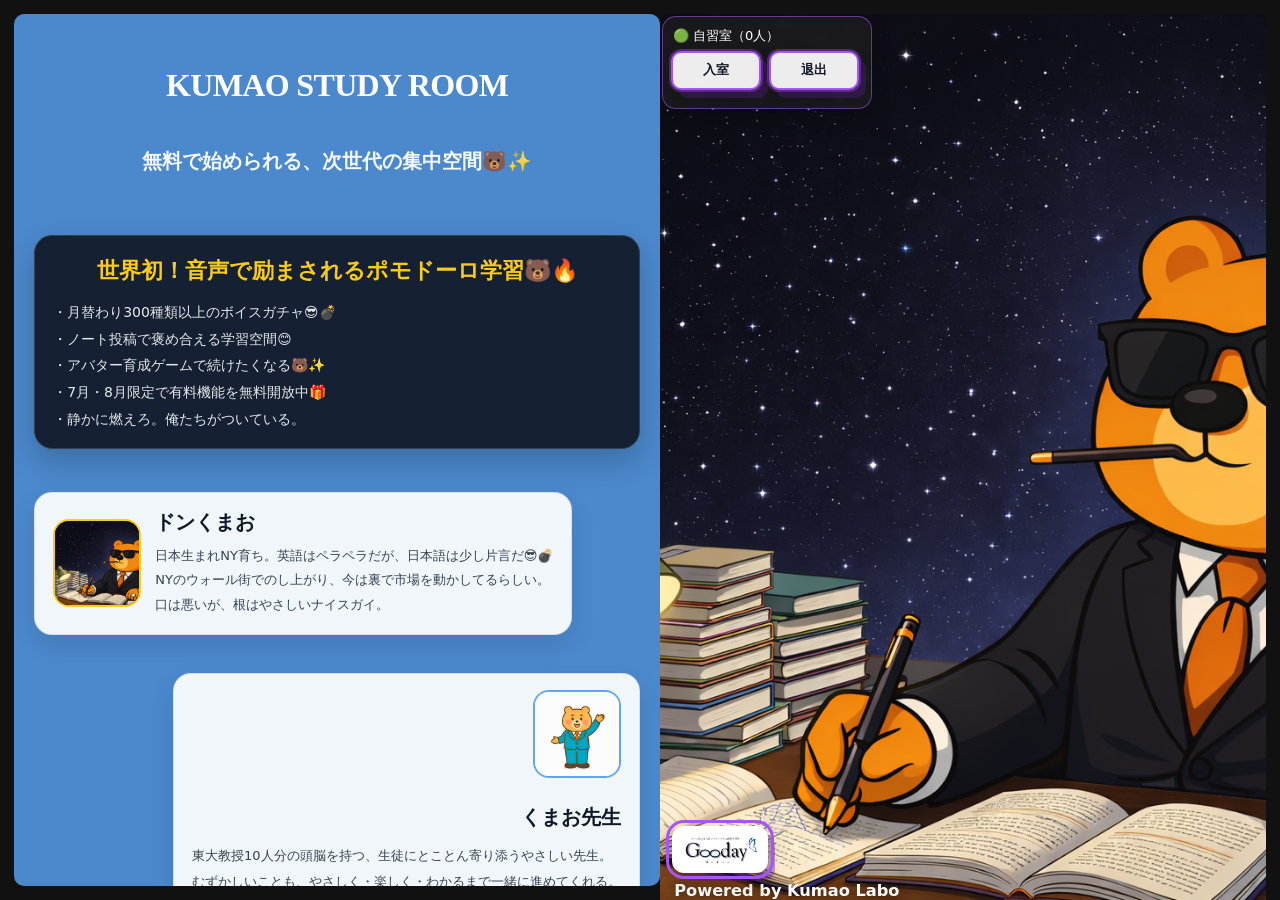
==== commit ccfb12dc: "Update index.html" ====
--- a/index.html
+++ b/index.html
@@ -3496,6 +3496,34 @@
     display: none !important;
   }
 }
+       #studyRoom {
+    top: 12px !important;
+    left: 12px !important;
+    width: 210px !important;
+    min-width: 210px !important;
+    max-width: 210px !important;
+    padding: 10px !important;
+  }
+
+  #studyRoom .studyRoomButtons {
+    display: grid !important;
+    grid-template-columns: 1fr 1fr !important;
+    gap: 8px !important;
+    margin: 8px 0 8px !important;
+  }
+
+  #studyRoom .studyRoomButtons button {
+    width: 100% !important;
+    min-width: 0 !important;
+    margin: 0 !important;
+    padding: 8px 10px !important;
+    font-size: 13px !important;
+    box-sizing: border-box !important;
+  }
+
+  #goStudyRoomBtn {
+    display: none !important;
+  }
 </style>
 </body>
 </html>
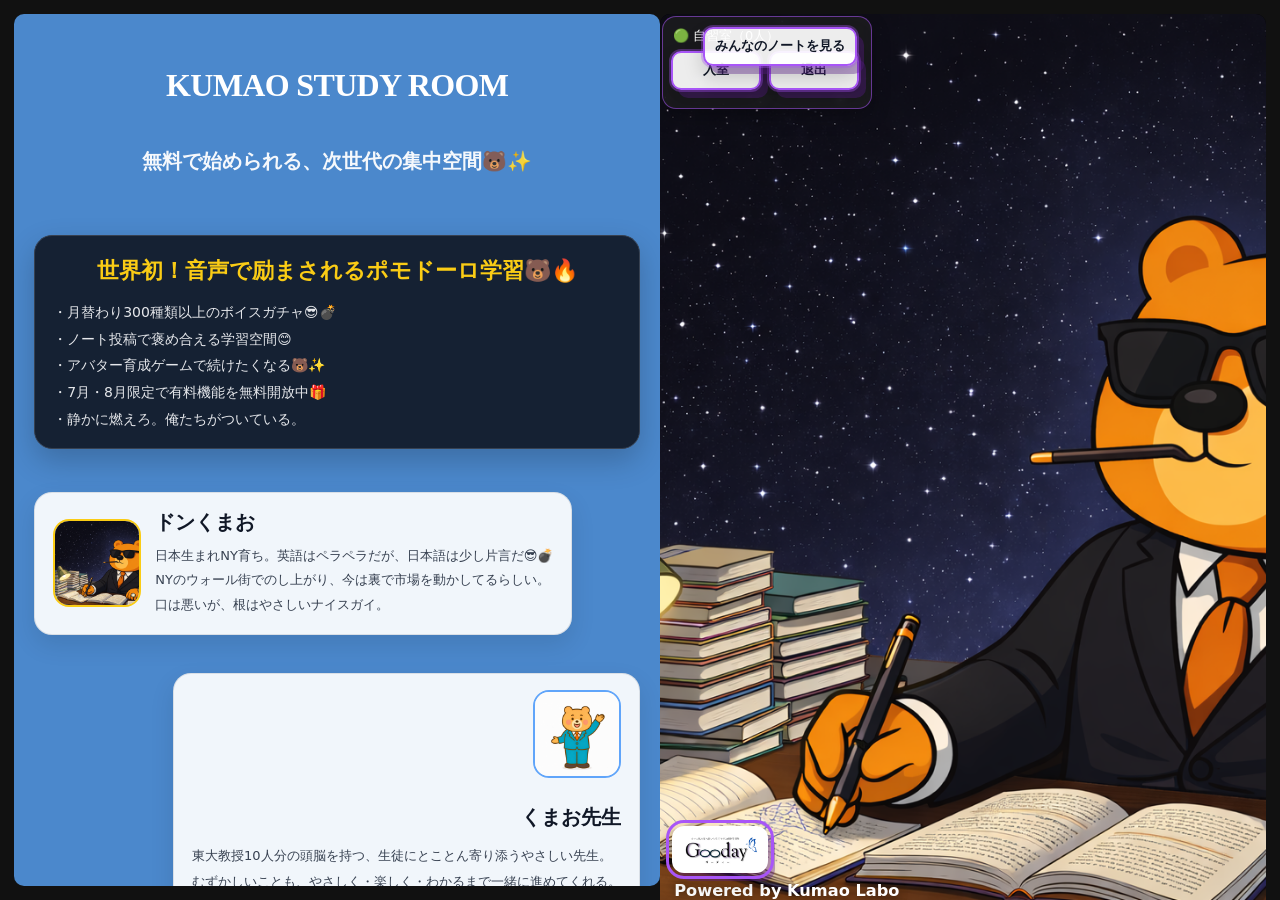
==== commit 950a294b: "Update index.html" ====
--- a/index.html
+++ b/index.html
@@ -3521,8 +3521,19 @@
     box-sizing: border-box !important;
   }
 
-  #goStudyRoomBtn {
-    display: none !important;
+    #goStudyRoomBtn {
+    display: inline-flex !important;
+    position: absolute !important;
+    top: 12px !important;
+    right: 12px !important;
+    left: auto !important;
+    z-index: 50 !important;
+    margin: 0 !important;
+    width: auto !important;
+    max-width: 180px !important;
+    padding: 8px 10px !important;
+    font-size: 13px !important;
+    white-space: nowrap !important;
   }
 </style>
 </body>
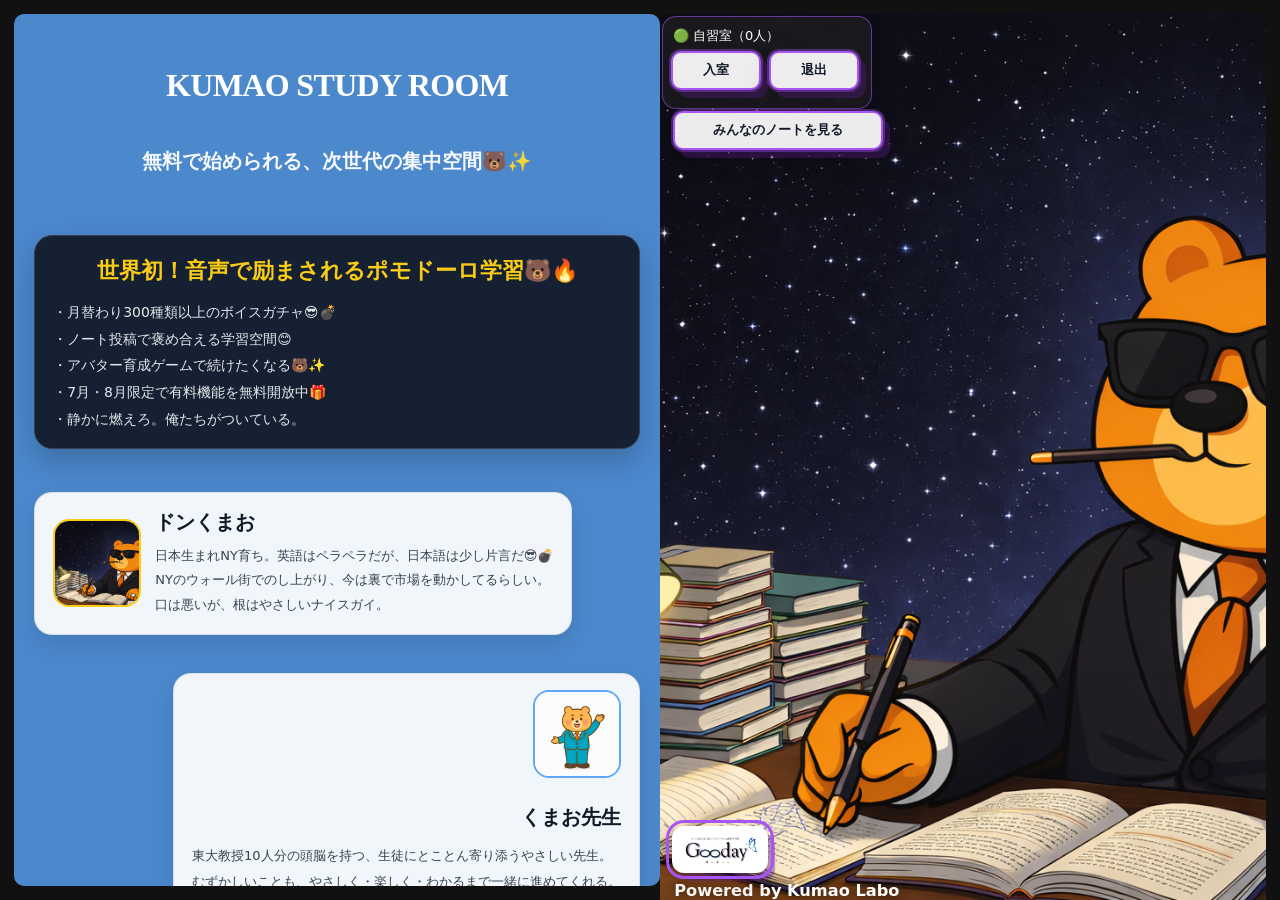
==== commit df52e402: "Update index.html" ====
--- a/index.html
+++ b/index.html
@@ -3535,6 +3535,48 @@
     font-size: 13px !important;
     white-space: nowrap !important;
   }
+     #studyRoom {
+    top: 12px !important;
+    left: 12px !important;
+    right: auto !important;
+    width: 210px !important;
+    min-width: 210px !important;
+    max-width: 210px !important;
+    padding: 10px !important;
+  }
+
+  #studyRoom .studyRoomButtons {
+    display: grid !important;
+    grid-template-columns: 1fr 1fr !important;
+    gap: 8px !important;
+    margin: 8px 0 0 !important;
+  }
+
+  #studyRoom .studyRoomButtons button {
+    width: 100% !important;
+    min-width: 0 !important;
+    margin: 0 !important;
+    padding: 8px 10px !important;
+    font-size: 13px !important;
+    box-sizing: border-box !important;
+  }
+
+  #goStudyRoomBtn {
+    display: inline-flex !important;
+    position: absolute !important;
+    top: 96px !important;
+    left: 12px !important;
+    right: auto !important;
+    z-index: 50 !important;
+    margin: 0 !important;
+    width: 210px !important;
+    min-width: 210px !important;
+    max-width: 210px !important;
+    padding: 8px 10px !important;
+    font-size: 13px !important;
+    white-space: nowrap !important;
+    box-sizing: border-box !important;
+  }  
 </style>
 </body>
 </html>
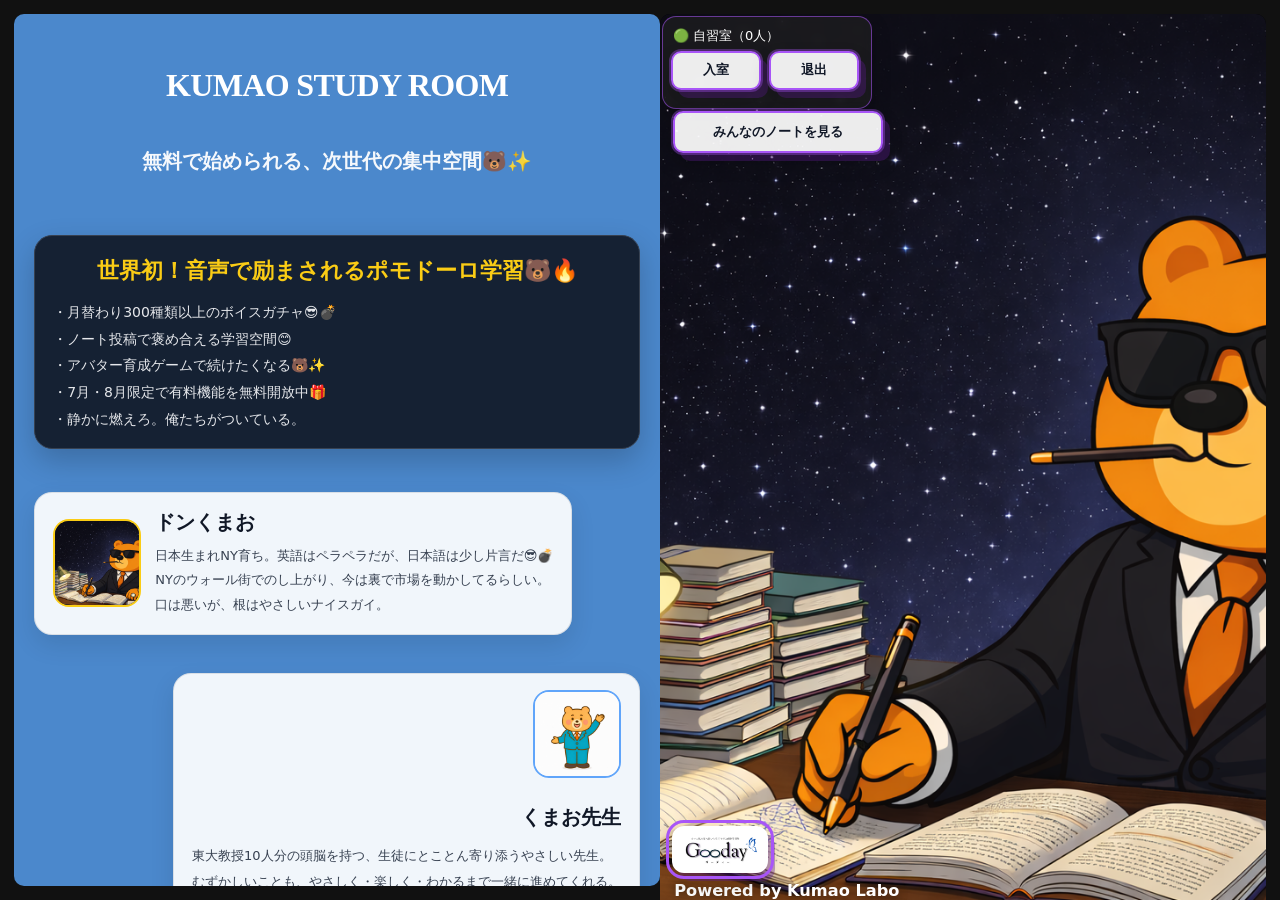
==== commit 3a534fd5: "Update index.html" ====
--- a/index.html
+++ b/index.html
@@ -3562,21 +3562,29 @@
   }
 
   #goStudyRoomBtn {
-    display: inline-flex !important;
+    display: flex !important;
     position: absolute !important;
     top: 96px !important;
     left: 12px !important;
     right: auto !important;
     z-index: 50 !important;
     margin: 0 !important;
+
     width: 210px !important;
     min-width: 210px !important;
     max-width: 210px !important;
+
+    height: 42px !important;
     padding: 8px 10px !important;
+    box-sizing: border-box !important;
+
+    align-items: center !important;
+    justify-content: center !important;
+
     font-size: 13px !important;
+    font-weight: 800 !important;
     white-space: nowrap !important;
-    box-sizing: border-box !important;
-  }  
+  }
 </style>
 </body>
 </html>
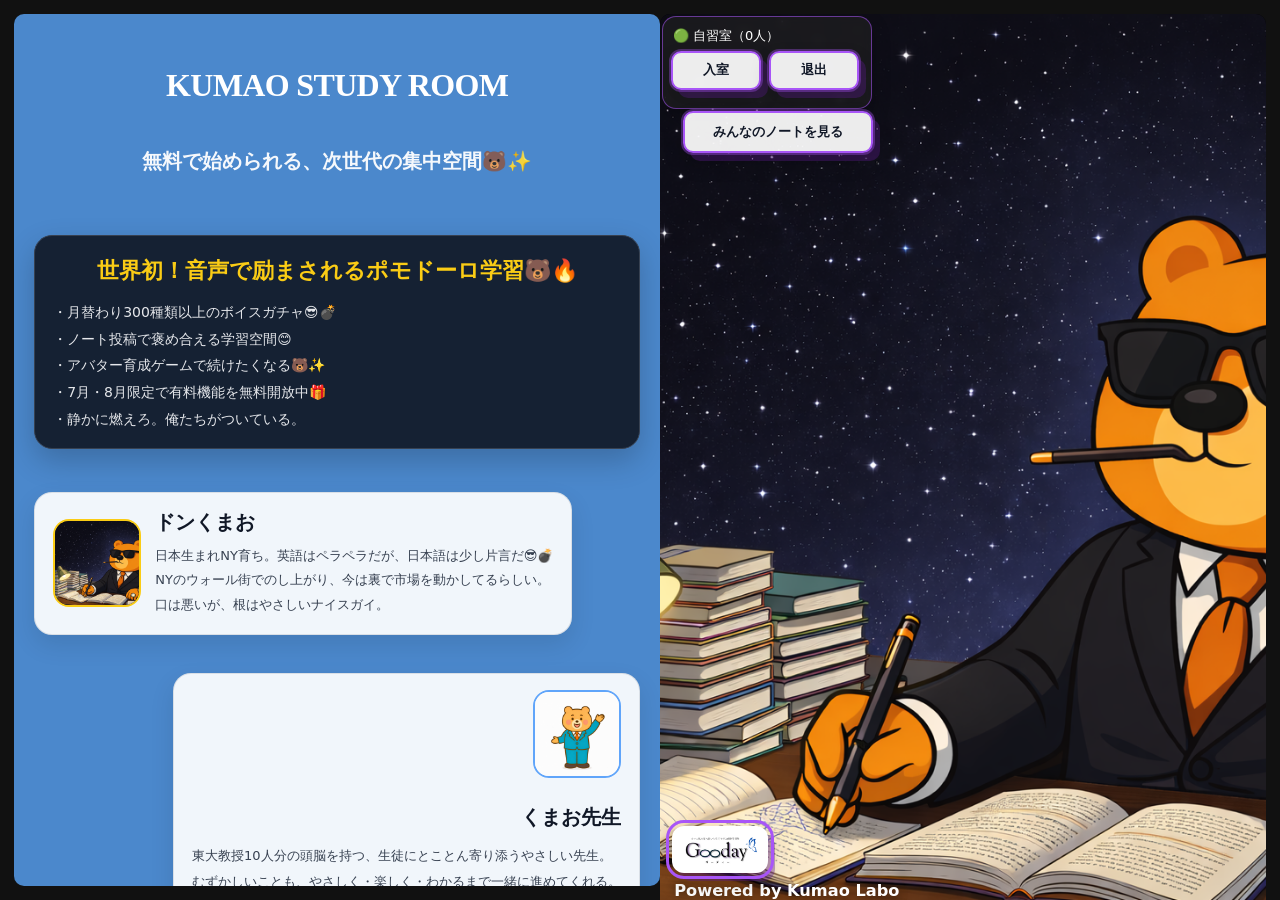
==== commit 3a34425f: "Update index.html" ====
--- a/index.html
+++ b/index.html
@@ -3561,18 +3561,21 @@
     box-sizing: border-box !important;
   }
 
-  #goStudyRoomBtn {
+   #goStudyRoomBtn {
     display: flex !important;
     position: absolute !important;
     top: 96px !important;
-    left: 12px !important;
+
+    /* 自習室パネル left 12px + 内側 padding 10px に合わせる */
+    left: 22px !important;
     right: auto !important;
     z-index: 50 !important;
     margin: 0 !important;
 
-    width: 210px !important;
-    min-width: 210px !important;
-    max-width: 210px !important;
+    /* 自習室パネル幅210px - 左右padding20px に合わせる */
+    width: 190px !important;
+    min-width: 190px !important;
+    max-width: 190px !important;
 
     height: 42px !important;
     padding: 8px 10px !important;
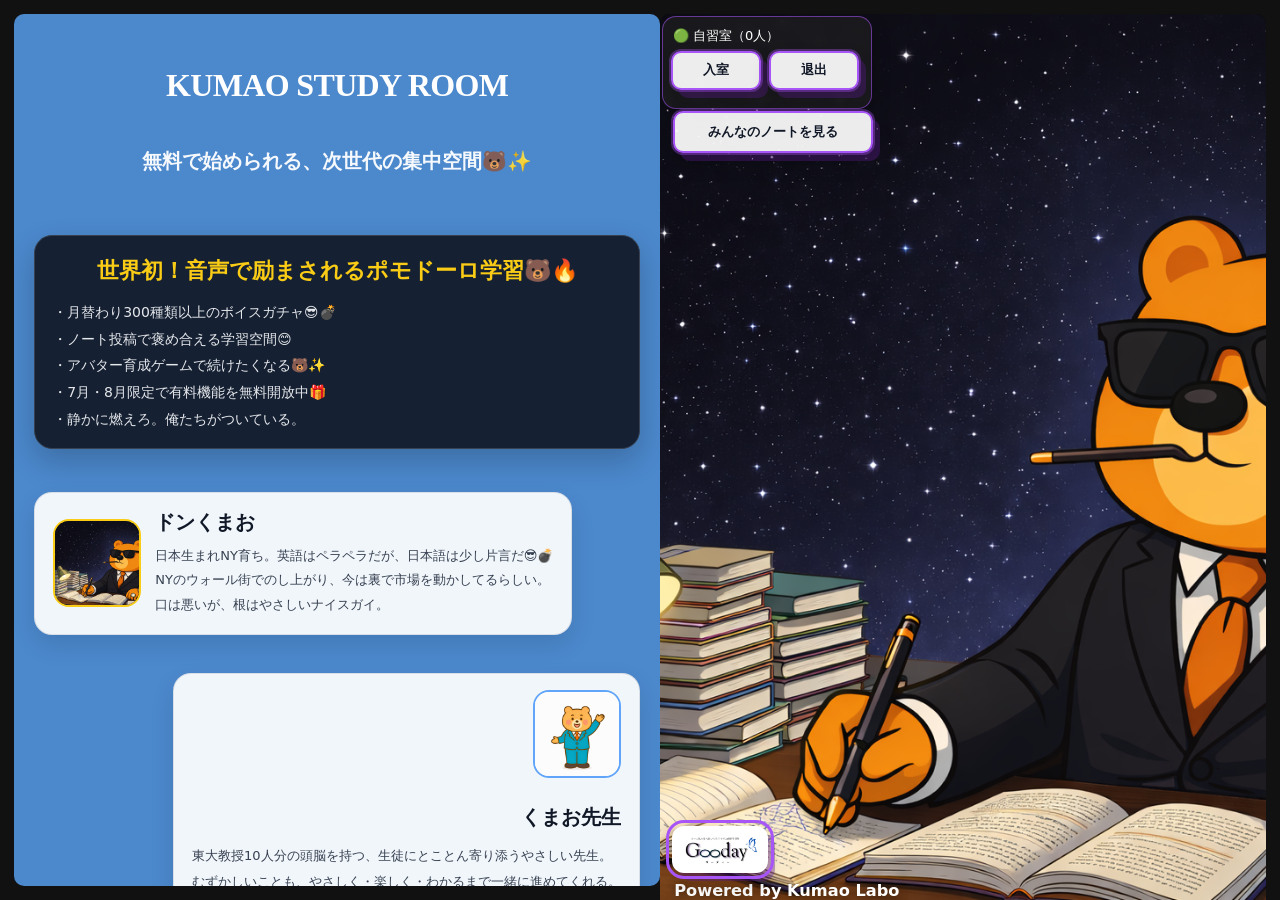
==== commit e916c870: "Update index.html" ====
--- a/index.html
+++ b/index.html
@@ -3561,21 +3561,21 @@
     box-sizing: border-box !important;
   }
 
-   #goStudyRoomBtn {
+  #goStudyRoomBtn {
     display: flex !important;
     position: absolute !important;
     top: 96px !important;
 
-    /* 自習室パネル left 12px + 内側 padding 10px に合わせる */
-    left: 22px !important;
+    /* 入室ボタンの左端に合わせる */
+    left: 12px !important;
     right: auto !important;
     z-index: 50 !important;
     margin: 0 !important;
 
-    /* 自習室パネル幅210px - 左右padding20px に合わせる */
-    width: 190px !important;
-    min-width: 190px !important;
-    max-width: 190px !important;
+    /* 右端は今の位置に合わせたまま、左へ広げる */
+    width: 200px !important;
+    min-width: 200px !important;
+    max-width: 200px !important;
 
     height: 42px !important;
     padding: 8px 10px !important;
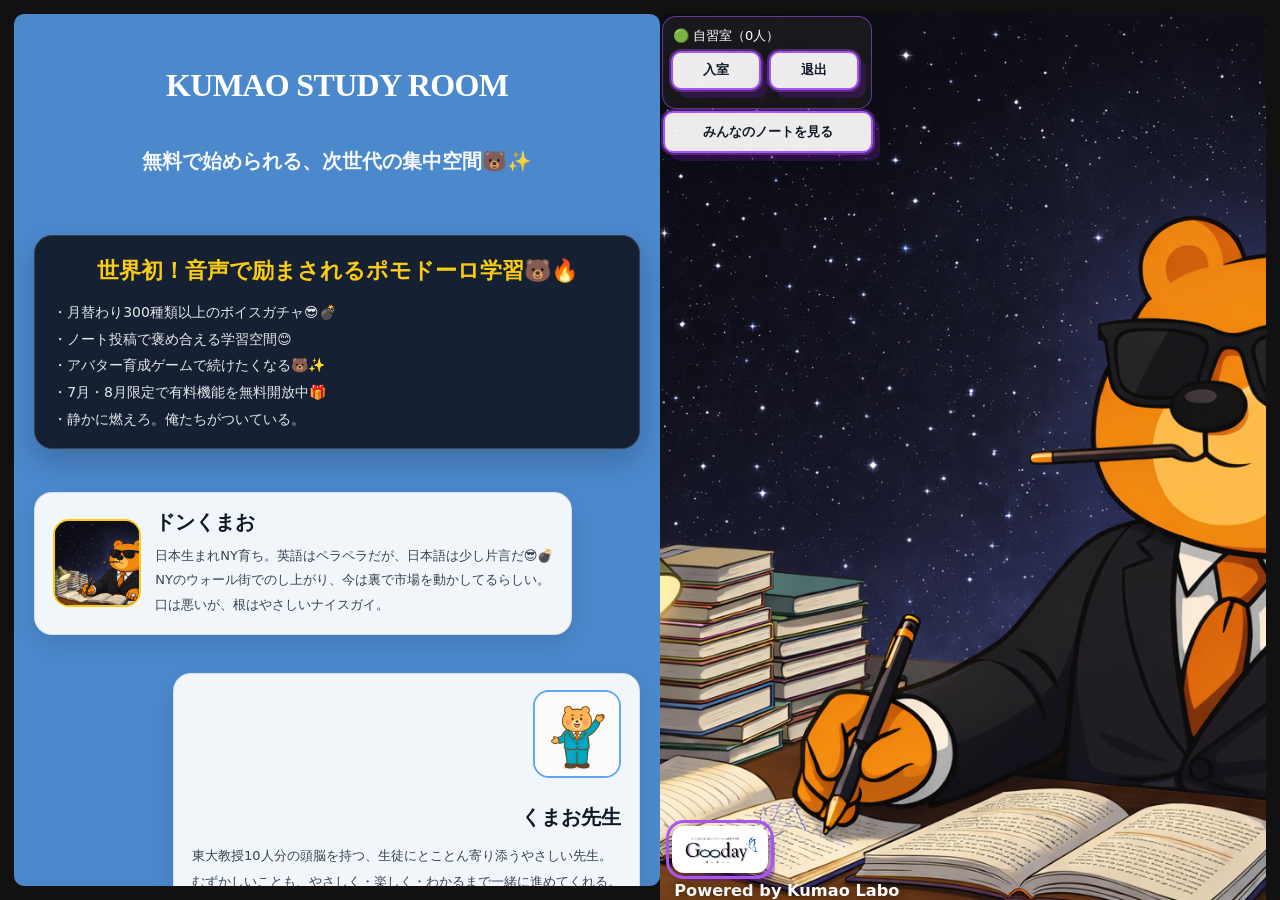
==== commit 7e24e96d: "Update index.html" ====
--- a/index.html
+++ b/index.html
@@ -3566,16 +3566,16 @@
     position: absolute !important;
     top: 96px !important;
 
-    /* 入室ボタンの左端に合わせる */
-    left: 12px !important;
+    /* 上の自習室パネルの一番外側の左枠に合わせる */
+    left: 2px !important;
     right: auto !important;
     z-index: 50 !important;
     margin: 0 !important;
 
-    /* 右端は今の位置に合わせたまま、左へ広げる */
-    width: 200px !important;
-    min-width: 200px !important;
-    max-width: 200px !important;
+    /* 上の自習室パネルの外枠幅に合わせる */
+    width: 210px !important;
+    min-width: 210px !important;
+    max-width: 210px !important;
 
     height: 42px !important;
     padding: 8px 10px !important;
